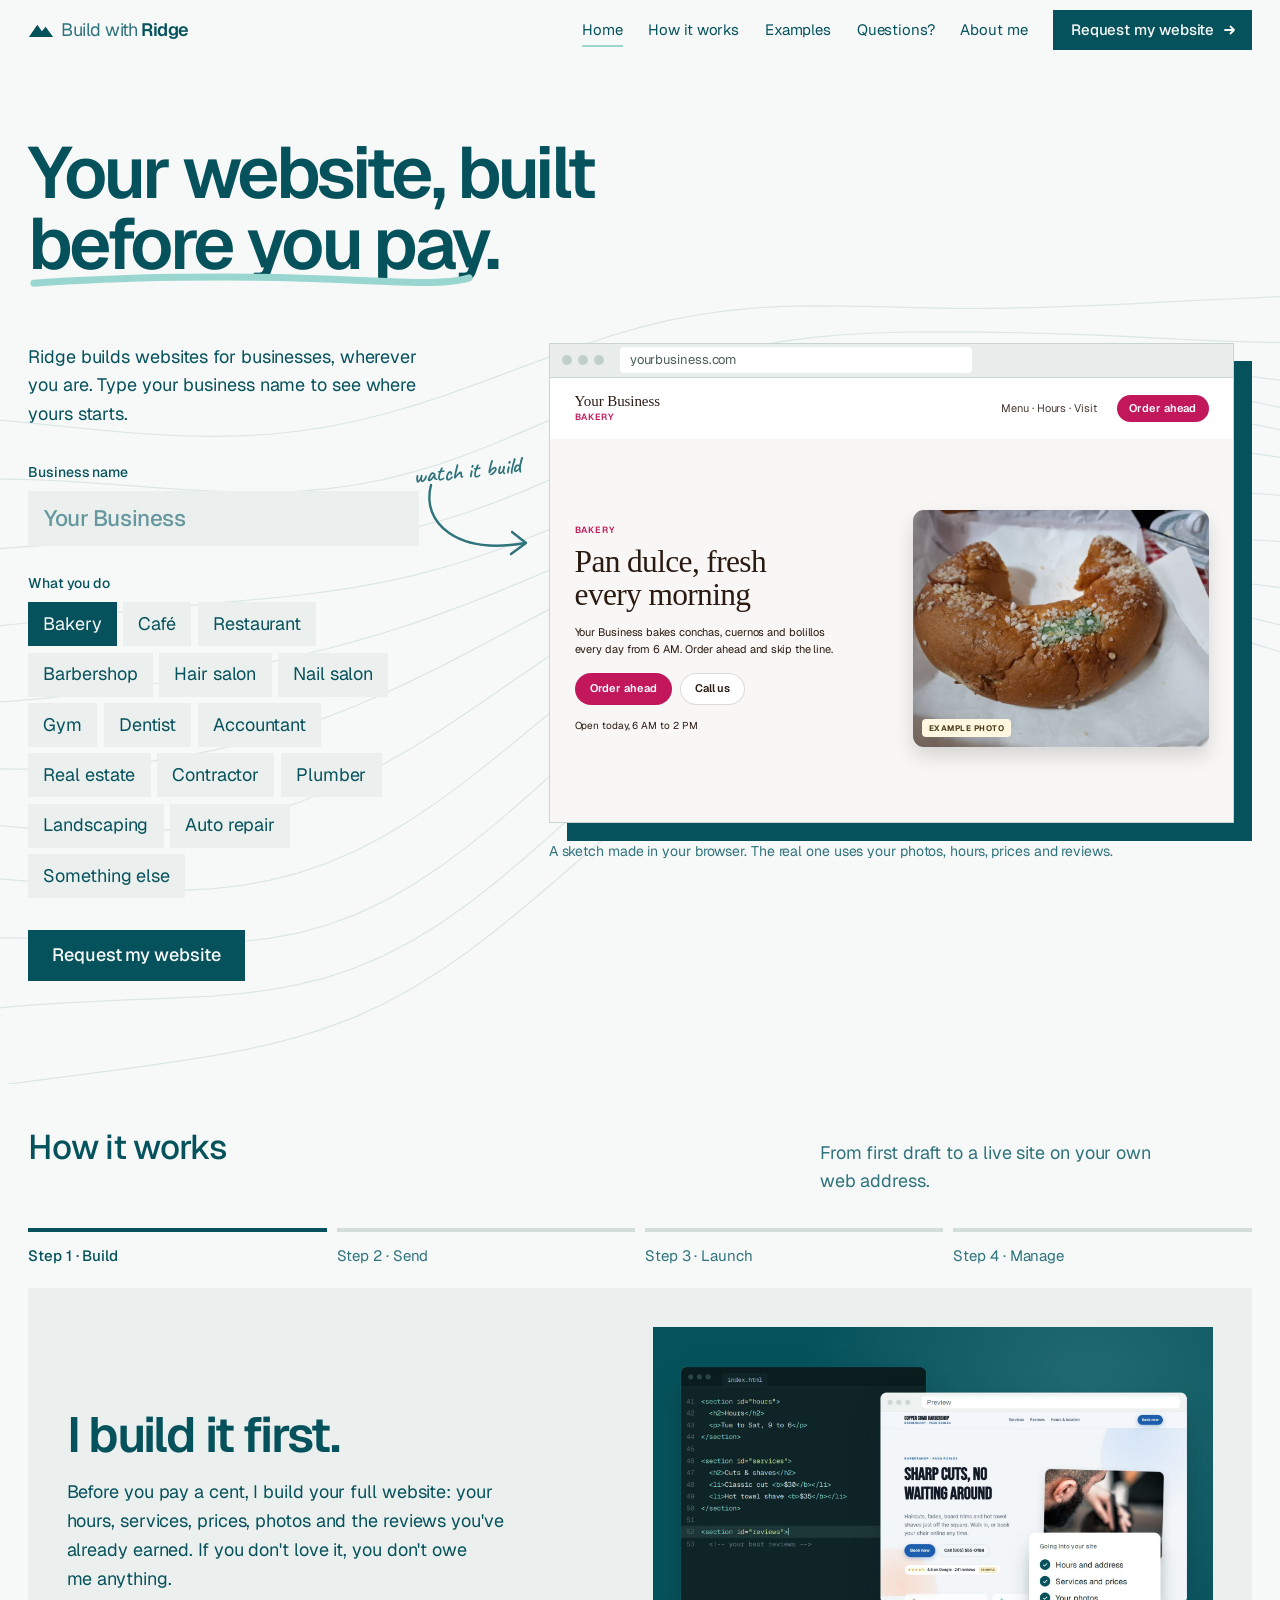
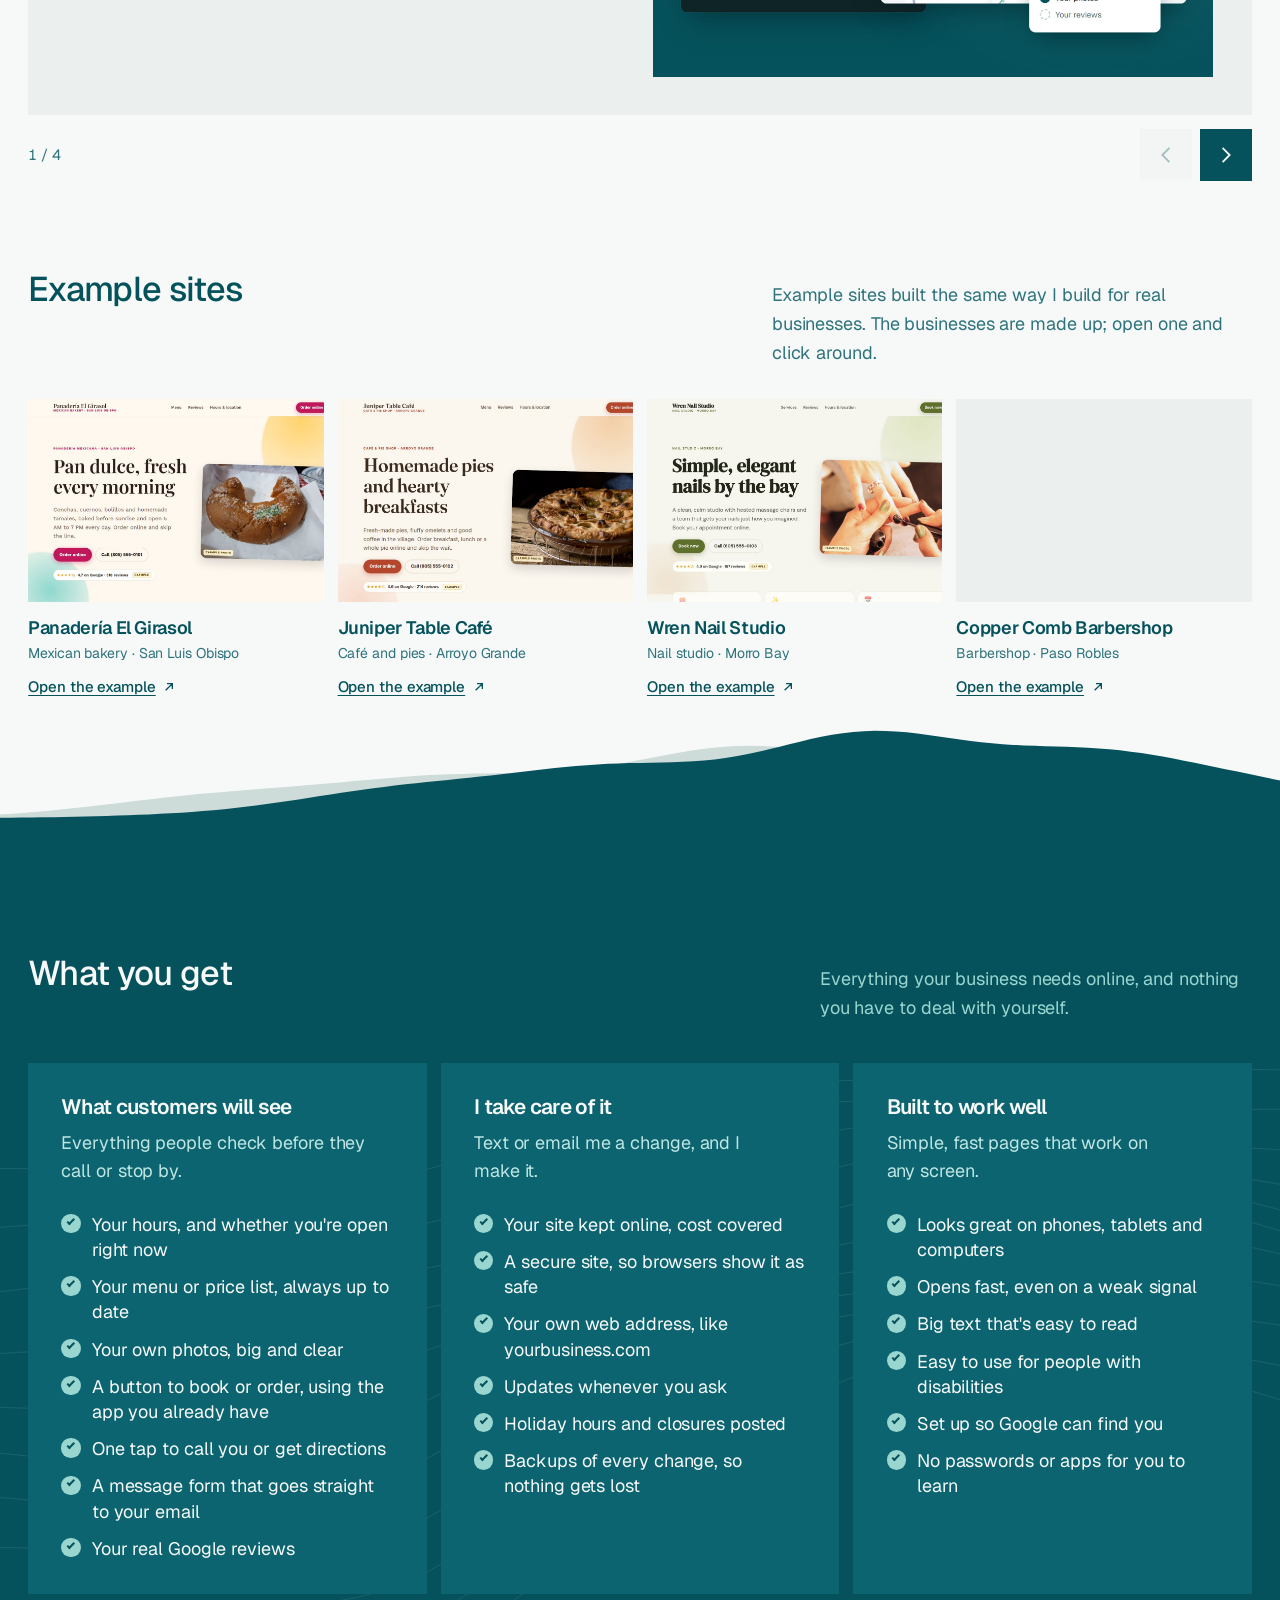
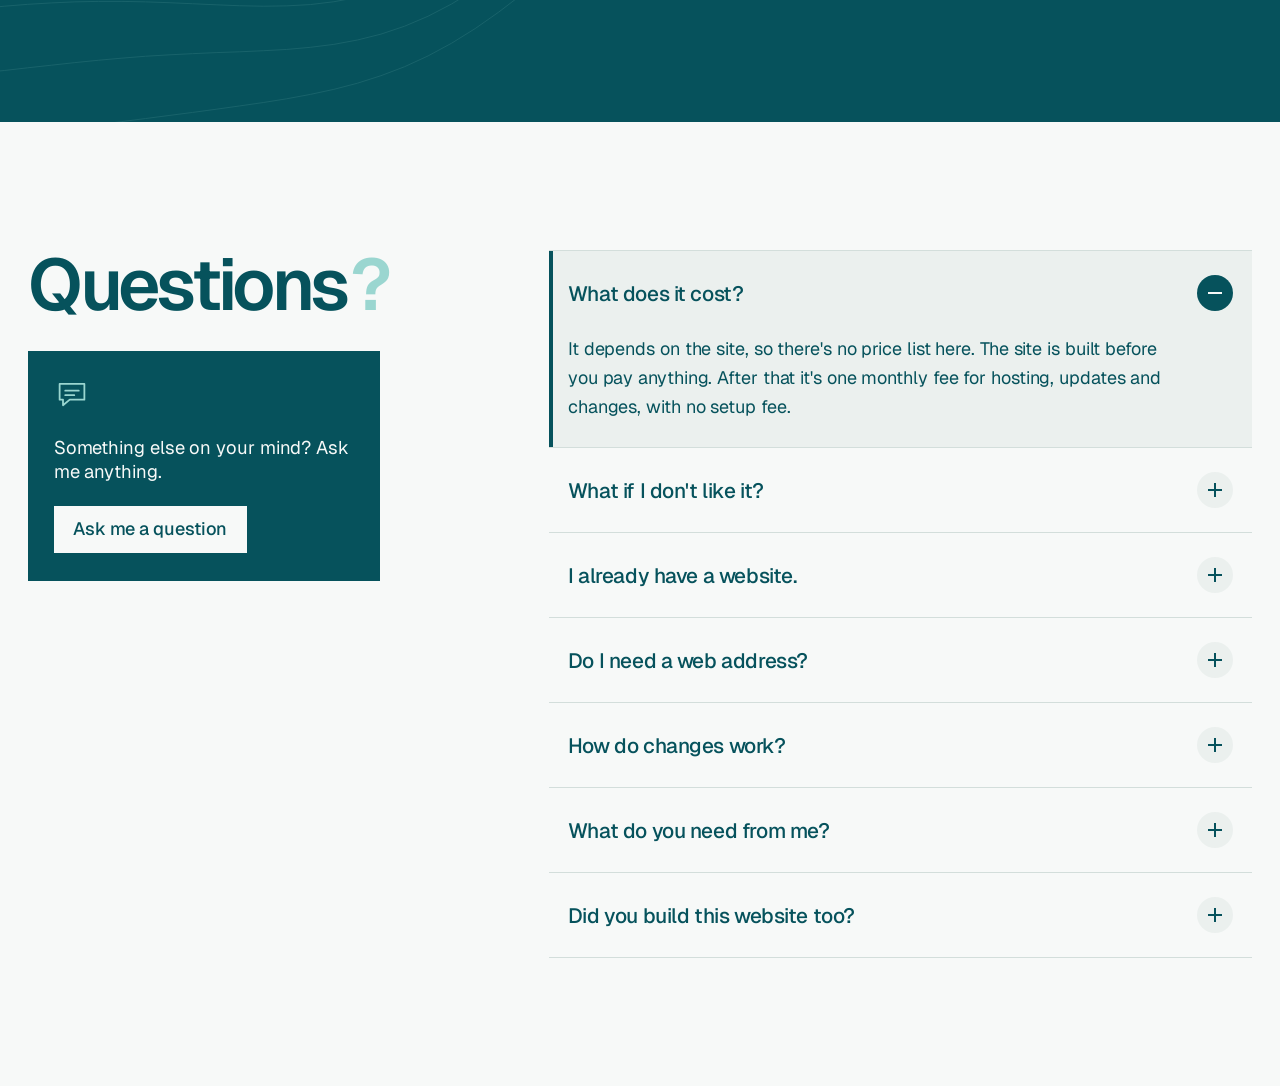
==== index.html @ 0c09aab1 "Local search: SLO in titles, business tag, canonical links, sitemap and robots Co-Authored-By: Claud" ====
<!doctype html>
<html lang="en">
<head>
<meta charset="utf-8">
<meta name="viewport" content="width=device-width, initial-scale=1">
<title>Build with Ridge | Website Designer in San Luis Obispo, CA</title>
<meta name="description" content="Website designer in San Luis Obispo building sites for businesses anywhere. Your website gets built before you pay anything, then hosted and looked after.">
<meta property="og:type" content="website">
<meta property="og:site_name" content="Build with Ridge">
<meta property="og:title" content="Build with Ridge: your website, built before you pay">
<meta property="og:description" content="I build your website first and show it to you. You only pay if you love it.">
<meta property="og:image" content="https://buildwithridge.com/img/share.jpg">
<meta property="og:image:width" content="1200">
<meta property="og:image:height" content="630">
<meta property="og:image:alt" content="Build with Ridge: Your website, built before you pay.">
<meta name="twitter:card" content="summary_large_image">
<meta name="theme-color" content="#06525c">
<link rel="canonical" href="https://buildwithridge.com/">
<script type="application/ld+json">
{
  "@context": "https://schema.org",
  "@type": "ProfessionalService",
  "name": "Build with Ridge",
  "url": "https://buildwithridge.com/",
  "logo": "https://buildwithridge.com/favicon.svg",
  "image": "https://buildwithridge.com/img/share.jpg",
  "description": "Website designer in San Luis Obispo, CA. Your website gets built before you pay anything, then hosted and looked after.",
  "email": "michaels.web.design1@gmail.com",
  "founder": { "@type": "Person", "name": "Michael da Silva" },
  "address": { "@type": "PostalAddress", "addressLocality": "San Luis Obispo", "addressRegion": "CA", "addressCountry": "US" },
  "areaServed": ["San Luis Obispo County, CA", "San Luis Obispo", "Pismo Beach", "Arroyo Grande", "Paso Robles", "Atascadero", "United States"],
  "knowsAbout": ["Website design", "Website hosting", "Small business websites"]
}
</script>
<link rel="icon" href="favicon.svg" type="image/svg+xml">
<link rel="preconnect" href="https://fonts.googleapis.com">
<link rel="preconnect" href="https://fonts.gstatic.com" crossorigin>
<link href="https://fonts.googleapis.com/css2?family=Caveat:wght@600&family=Geist:wght@400;500;600&display=swap" rel="stylesheet">
<link rel="stylesheet" href="styles.css?v=4">
<script>document.documentElement.classList.add('js')</script>
</head>
<body>
<a class="skip" href="#main">Skip to the page</a>

<div class="bar is-on" id="bar">
  <a class="bar-mark" href="#top"><svg class="bar-peak" viewBox="0 0 28 18" aria-hidden="true"><path d="M1 17 L10 4 L15 11 L19 6 L27 17 Z"/></svg><span class="bar-mark-words"><span class="bar-mark-pre">Build with</span> <span>Ridge</span></span></a>
  <nav class="bar-nav" aria-label="Sections">
    <a class="link" href="#top" aria-current="location">Home</a>
    <a class="link only-wide" href="#how">How it works</a>
    <a class="link only-wide" href="#examples">Examples</a>
    <a class="link only-wide" href="#questions">Questions?</a>
    <a class="link" href="about.html">About me</a>
    <a class="bar-btn" href="#request" data-request><span class="only-wide">Request my website</span><span class="only-narrow">Request my site</span><svg class="bar-arrow" viewBox="0 0 16 16" aria-hidden="true"><path d="M3 8h9M8.5 4.5 12 8l-3.5 3.5"/></svg></a>
  </nav>
</div>


<main id="main">
<span id="top"></span>

<section class="yours" id="yours" aria-labelledby="yours-title">
  <svg class="me-topo" viewBox="0 0 1440 760" preserveAspectRatio="xMidYMax slice" aria-hidden="true"><g><path d="M-20,757.8 L0,760.0 L20,762.2 L40,764.3 L60,766.2 L80,767.8 L100,769.0 L120,769.7 L140,770.0 L160,769.8 L180,769.1 L200,767.9 L220,766.3 L240,764.4 L260,762.2 L280,759.8 L300,757.2 L320,754.6 L340,752.0 L360,749.3 L380,746.5 L400,743.6 L420,740.4 L440,736.7 L460,732.4 L480,727.2 L500,720.8 L520,713.2 L540,704.0 L560,693.2 L580,680.8 L600,666.8 L620,651.5 L640,635.1 L660,618.1 L680,600.8 L700,583.7 L720,567.3 L740,551.7 L760,537.4 L780,524.3 L800,512.5 L820,501.9 L840,492.3 L860,483.6 L880,475.4 L900,467.7 L920,460.3 L940,453.4 L960,447.0 L980,441.5 L1000,436.9 L1020,433.8 L1040,432.1 L1060,432.2 L1080,434.1 L1100,437.5 L1120,442.2 L1140,448.0 L1160,454.3 L1180,460.8 L1200,467.1 L1220,473.3 L1240,479.3 L1260,485.4 L1280,492.3 L1300,500.4 L1320,510.3 L1340,522.4 L1360,537.1 L1380,554.1 L1400,573.1 L1420,593.6 L1440,614.6 L1460,635.5"/><path d="M-20,720.3 L0,721.8 L20,723.0 L40,723.7 L60,724.0 L80,723.8 L100,723.0 L120,721.9 L140,720.3 L160,718.5 L180,716.4 L200,714.1 L220,711.9 L240,709.7 L260,707.7 L280,705.9 L300,704.3 L320,703.1 L340,702.1 L360,701.2 L380,700.5 L400,699.6 L420,698.5 L440,696.7 L460,694.2 L480,690.5 L500,685.5 L520,678.8 L540,670.3 L560,659.9 L580,647.6 L600,633.4 L620,617.8 L640,600.9 L660,583.3 L680,565.3 L700,547.6 L720,530.6 L740,514.6 L760,500.0 L780,487.0 L800,475.5 L820,465.6 L840,457.0 L860,449.6 L880,443.0 L900,437.2 L920,432.0 L940,427.4 L960,423.3 L980,420.0 L1000,417.5 L1020,416.1 L1040,415.9 L1060,416.9 L1080,419.1 L1100,422.5 L1120,426.6 L1140,431.3 L1160,436.1 L1180,440.8 L1200,445.1 L1220,449.1 L1240,452.8 L1260,456.7 L1280,461.3 L1300,467.2 L1320,475.1 L1340,485.5 L1360,498.5 L1380,514.1 L1400,532.0 L1420,551.6 L1440,572.2 L1460,592.9"/><path d="M-20,678.0 L0,677.7 L20,677.0 L40,675.8 L60,674.2 L80,672.4 L100,670.3 L120,668.1 L140,665.9 L160,663.8 L180,661.8 L200,660.2 L220,659.0 L240,658.1 L260,657.7 L280,657.7 L300,658.1 L320,658.8 L340,659.7 L360,660.6 L380,661.4 L400,661.8 L420,661.5 L440,660.4 L460,658.0 L480,654.3 L500,648.8 L520,641.5 L540,632.2 L560,620.9 L580,607.7 L600,592.8 L620,576.5 L640,559.2 L660,541.4 L680,523.6 L700,506.3 L720,490.1 L740,475.2 L760,462.1 L780,450.7 L800,441.2 L820,433.4 L840,427.1 L860,422.0 L880,417.9 L900,414.3 L920,411.2 L940,408.5 L960,406.0 L980,403.8 L1000,402.1 L1020,400.9 L1040,400.4 L1060,400.7 L1080,401.7 L1100,403.5 L1120,405.7 L1140,408.3 L1160,410.9 L1180,413.4 L1200,415.6 L1220,417.7 L1240,419.8 L1260,422.4 L1280,426.1 L1300,431.4 L1320,438.9 L1340,449.1 L1360,462.1 L1380,477.9 L1400,496.0 L1420,515.9 L1440,536.8 L1460,557.8"/><path d="M-20,628.2 L0,626.3 L20,624.2 L40,622.0 L60,619.8 L80,617.7 L100,615.8 L120,614.2 L140,613.0 L160,612.3 L180,612.0 L200,612.2 L220,612.8 L240,613.9 L260,615.3 L280,617.0 L300,618.8 L320,620.6 L340,622.3 L360,623.6 L380,624.3 L400,624.2 L420,623.2 L440,621.0 L460,617.4 L480,612.3 L500,605.5 L520,596.9 L540,586.6 L560,574.5 L580,560.9 L600,546.0 L620,530.2 L640,513.8 L660,497.3 L680,481.3 L700,466.2 L720,452.4 L740,440.1 L760,429.7 L780,421.0 L800,414.2 L820,408.8 L840,404.7 L860,401.6 L880,399.0 L900,396.7 L920,394.4 L940,392.0 L960,389.4 L980,386.7 L1000,384.1 L1020,381.7 L1040,379.6 L1060,378.1 L1080,377.2 L1100,376.9 L1120,377.3 L1140,378.1 L1160,379.2 L1180,380.5 L1200,382.0 L1220,383.7 L1240,385.9 L1260,388.9 L1280,393.3 L1300,399.4 L1320,407.9 L1340,419.0 L1360,432.8 L1380,449.1 L1400,467.6 L1420,487.4 L1440,507.9 L1460,528.3"/><path d="M-20,573.7 L0,571.6 L20,569.7 L40,568.1 L60,567.0 L80,566.2 L100,566.0 L120,566.2 L140,567.0 L160,568.1 L180,569.7 L200,571.5 L220,573.6 L240,575.7 L260,577.8 L280,579.8 L300,581.4 L320,582.7 L340,583.4 L360,583.4 L380,582.6 L400,580.9 L420,578.2 L440,574.4 L460,569.3 L480,562.9 L500,555.2 L520,546.2 L540,535.9 L560,524.5 L580,512.0 L600,498.7 L620,485.0 L640,471.2 L660,457.6 L680,444.6 L700,432.6 L720,421.9 L740,412.5 L760,404.7 L780,398.4 L800,393.4 L820,389.4 L840,386.2 L860,383.5 L880,380.8 L900,378.0 L920,374.9 L940,371.3 L960,367.4 L980,363.2 L1000,359.0 L1020,354.9 L1040,351.3 L1060,348.4 L1080,346.3 L1100,345.1 L1120,344.8 L1140,345.3 L1160,346.6 L1180,348.4 L1200,350.7 L1220,353.6 L1240,357.2 L1260,361.7 L1280,367.5 L1300,375.0 L1320,384.5 L1340,396.2 L1360,410.1 L1380,425.9 L1400,443.4 L1420,461.7 L1440,480.2 L1460,498.2"/><path d="M-20,520.9 L0,520.2 L20,520.0 L40,520.3 L60,521.0 L80,522.2 L100,523.8 L120,525.6 L140,527.7 L160,529.9 L180,532.1 L200,534.2 L220,536.1 L240,537.6 L260,538.7 L280,539.4 L300,539.4 L320,538.9 L340,537.8 L360,535.9 L380,533.4 L400,530.2 L420,526.3 L440,521.6 L460,516.2 L480,510.0 L500,503.0 L520,495.2 L540,486.6 L560,477.3 L580,467.5 L600,457.1 L620,446.5 L640,435.9 L660,425.4 L680,415.4 L700,406.1 L720,397.6 L740,390.1 L760,383.6 L780,378.0 L800,373.1 L820,368.9 L840,365.0 L860,361.1 L880,357.2 L900,352.9 L920,348.2 L940,343.2 L960,337.9 L980,332.6 L1000,327.4 L1020,322.8 L1040,319.0 L1060,316.2 L1080,314.5 L1100,314.1 L1120,314.8 L1140,316.6 L1160,319.3 L1180,322.7 L1200,326.6 L1220,331.1 L1240,336.0 L1260,341.7 L1280,348.2 L1300,356.0 L1320,365.2 L1340,376.0 L1360,388.3 L1380,402.1 L1400,416.9 L1420,432.2 L1440,447.3 L1460,461.8"/><path d="M-20,475.1 L0,476.3 L20,477.9 L40,479.8 L60,481.9 L80,484.1 L100,486.3 L120,488.3 L140,490.2 L160,491.8 L180,493.0 L200,493.7 L220,493.9 L240,493.7 L260,492.9 L280,491.6 L300,489.9 L320,487.7 L340,485.2 L360,482.4 L380,479.3 L400,476.0 L420,472.4 L440,468.6 L460,464.5 L480,460.0 L500,455.1 L520,449.8 L540,443.9 L560,437.5 L580,430.5 L600,423.0 L620,415.0 L640,406.8 L660,398.3 L680,389.9 L700,381.7 L720,373.9 L740,366.5 L760,359.6 L780,353.3 L800,347.4 L820,341.8 L840,336.5 L860,331.3 L880,326.0 L900,320.6 L920,315.2 L940,309.8 L960,304.5 L980,299.5 L1000,295.2 L1020,291.7 L1040,289.3 L1060,288.1 L1080,288.1 L1100,289.5 L1120,292.0 L1140,295.4 L1160,299.5 L1180,304.1 L1200,309.0 L1220,313.9 L1240,319.0 L1260,324.2 L1280,329.9 L1300,336.3 L1320,343.5 L1340,351.9 L1360,361.4 L1380,372.0 L1400,383.3 L1420,395.1 L1440,406.9 L1460,418.2"/><path d="M-20,436.0 L0,438.2 L20,440.4 L40,442.5 L60,444.3 L80,445.9 L100,447.0 L120,447.8 L140,448.0 L160,447.7 L180,447.0 L200,445.8 L220,444.2 L240,442.3 L260,440.2 L280,437.9 L300,435.5 L320,433.1 L340,430.9 L360,428.7 L380,426.7 L400,424.9 L420,423.1 L440,421.3 L460,419.5 L480,417.4 L500,414.9 L520,411.9 L540,408.2 L560,403.8 L580,398.5 L600,392.5 L620,385.6 L640,378.0 L660,370.0 L680,361.6 L700,353.0 L720,344.5 L740,336.3 L760,328.4 L780,321.0 L800,314.1 L820,307.7 L840,301.8 L860,296.2 L880,291.0 L900,286.1 L920,281.5 L940,277.4 L960,273.7 L980,270.7 L1000,268.4 L1020,267.1 L1040,266.7 L1060,267.5 L1080,269.3 L1100,272.0 L1120,275.5 L1140,279.5 L1160,283.8 L1180,288.1 L1200,292.2 L1220,296.0 L1240,299.5 L1260,302.8 L1280,306.3 L1300,310.2 L1320,314.8 L1340,320.3 L1360,326.9 L1380,334.6 L1400,343.3 L1420,352.6 L1440,362.3 L1460,371.9"/><path d="M-20,398.4 L0,399.9 L20,401.1 L40,401.8 L60,402.0 L80,401.7 L100,401.0 L120,399.8 L140,398.2 L160,396.3 L180,394.2 L200,392.0 L220,389.8 L240,387.6 L260,385.7 L280,384.0 L300,382.7 L320,381.7 L340,381.1 L360,380.8 L380,380.8 L400,381.0 L420,381.3 L440,381.5 L460,381.4 L480,380.8 L500,379.6 L520,377.5 L540,374.5 L560,370.4 L580,365.2 L600,359.0 L620,351.7 L640,343.7 L660,335.0 L680,325.9 L700,316.7 L720,307.7 L740,299.1 L760,291.0 L780,283.7 L800,277.1 L820,271.4 L840,266.5 L860,262.3 L880,258.7 L900,255.8 L920,253.4 L940,251.5 L960,250.1 L980,249.3 L1000,249.1 L1020,249.5 L1040,250.5 L1060,252.2 L1080,254.4 L1100,257.0 L1120,259.9 L1140,262.8 L1160,265.5 L1180,268.0 L1200,270.0 L1220,271.6 L1240,272.8 L1260,273.9 L1280,275.2 L1300,277.0 L1320,279.6 L1340,283.3 L1360,288.3 L1380,294.6 L1400,302.2 L1420,310.7 L1440,320.0 L1460,329.5"/><path d="M-20,356.0 L0,355.7 L20,354.9 L40,353.7 L60,352.1 L80,350.2 L100,348.1 L120,345.9 L140,343.7 L160,341.6 L180,339.7 L200,338.2 L220,337.0 L240,336.2 L260,335.9 L280,336.0 L300,336.6 L320,337.6 L340,338.9 L360,340.3 L380,341.9 L400,343.3 L420,344.4 L440,345.1 L460,345.2 L480,344.5 L500,342.8 L520,340.1 L540,336.3 L560,331.3 L580,325.3 L600,318.2 L620,310.3 L640,301.8 L660,293.0 L680,284.1 L700,275.4 L720,267.2 L740,259.7 L760,253.1 L780,247.5 L800,243.0 L820,239.4 L840,236.7 L860,234.9 L880,233.7 L900,233.0 L920,232.7 L940,232.7 L960,232.9 L980,233.2 L1000,233.7 L1020,234.3 L1040,235.0 L1060,235.9 L1080,236.9 L1100,237.9 L1120,238.8 L1140,239.6 L1160,240.1 L1180,240.4 L1200,240.4 L1220,240.1 L1240,239.8 L1260,239.7 L1280,240.0 L1300,241.2 L1320,243.4 L1340,247.0 L1360,252.0 L1380,258.5 L1400,266.3 L1420,275.2 L1440,284.7 L1460,294.5"/><path d="M-20,306.0 L0,304.1 L20,302.0 L40,299.8 L60,297.6 L80,295.5 L100,293.7 L120,292.1 L140,290.9 L160,290.2 L180,290.0 L200,290.2 L220,291.0 L240,292.1 L260,293.6 L280,295.4 L300,297.4 L320,299.5 L340,301.5 L360,303.3 L380,304.7 L400,305.7 L420,306.0 L440,305.7 L460,304.5 L480,302.4 L500,299.4 L520,295.4 L540,290.5 L560,284.8 L580,278.4 L600,271.3 L620,263.9 L640,256.4 L660,249.0 L680,241.9 L700,235.4 L720,229.6 L740,224.7 L760,220.9 L780,218.0 L800,216.0 L820,214.9 L840,214.5 L860,214.6 L880,214.9 L900,215.4 L920,215.9 L940,216.2 L960,216.2 L980,216.0 L1000,215.6 L1020,214.9 L1040,214.1 L1060,213.2 L1080,212.2 L1100,211.2 L1120,210.2 L1140,209.3 L1160,208.4 L1180,207.5 L1200,206.7 L1220,206.1 L1240,205.9 L1260,206.2 L1280,207.3 L1300,209.3 L1320,212.5 L1340,217.1 L1360,222.9 L1380,230.0 L1400,238.0 L1420,246.8 L1440,255.9 L1460,265.0"/></g></svg>
  <h1 class="yours-title" id="yours-title" data-rise style="--i:0">Your website, built <span class="me-name">before you pay.<svg class="me-swash" viewBox="0 0 300 24" preserveAspectRatio="none" aria-hidden="true"><path pathLength="1" d="M4 17 C 60 7, 140 3, 200 10 S 282 19, 296 8"/></svg></span></h1>
  <div class="yours-copy">
    <p data-rise style="--i:1">Ridge builds websites for businesses, wherever you are. Type your business name to see where yours starts.</p>
    <form class="yours-form" id="yours-form" data-rise style="--i:2" action="mailto:michaels.web.design1@gmail.com" method="get">
      <label class="yours-label" for="biz">Business name</label>
      <input class="field" id="biz" name="subject" type="text" maxlength="40" autocomplete="organization" placeholder="Your Business" spellcheck="false">
      <fieldset class="trades">
        <legend class="yours-label">What you do</legend>
        <label><input type="radio" name="trade" value="bakery" checked><span>Bakery</span></label>
        <label><input type="radio" name="trade" value="cafe"><span>Café</span></label>
        <label><input type="radio" name="trade" value="restaurant"><span>Restaurant</span></label>
        <label><input type="radio" name="trade" value="barber"><span>Barbershop</span></label>
        <label><input type="radio" name="trade" value="salon"><span>Hair salon</span></label>
        <label><input type="radio" name="trade" value="nails"><span>Nail salon</span></label>
        <label><input type="radio" name="trade" value="fitness"><span>Gym</span></label>
        <label><input type="radio" name="trade" value="dentist"><span>Dentist</span></label>
        <label><input type="radio" name="trade" value="accountant"><span>Accountant</span></label>
        <label><input type="radio" name="trade" value="realestate"><span>Real estate</span></label>
        <label><input type="radio" name="trade" value="builder"><span>Contractor</span></label>
        <label><input type="radio" name="trade" value="plumber"><span>Plumber</span></label>
        <label><input type="radio" name="trade" value="landscaping"><span>Landscaping</span></label>
        <label><input type="radio" name="trade" value="auto"><span>Auto repair</span></label>
        <label><input type="radio" name="trade" value="other"><span>Something else</span></label>
      </fieldset>
      <div class="other-kind" id="other-kind" hidden>
        <label class="yours-label" for="kind">What kind of business?</label>
        <input class="field field--small" id="kind" type="text" maxlength="30" placeholder="Dog grooming" spellcheck="false">
      </div>
      <button type="button" class="yours-ask" id="ask" data-request>Request my website</button>
    </form>
  </div>

  <div class="yours-stage" data-rise style="--i:2">
    <div class="mini-wrap">
    <div class="mini" id="mini" data-ui data-trade="bakery" aria-live="polite">
      <div class="mini-bar" aria-hidden="true"><i></i><i></i><i></i><span class="mini-url" id="mini-url">yourbusiness.com</span></div>
      <div class="mini-page">
        <div class="mini-nav mini-piece" style="--k:0">
          <span class="mini-brand"><span class="mini-logo" id="mini-logo">Your Business</span><span class="mini-kind" id="mini-kind">Bakery</span></span>
          <span class="mini-links" id="mini-links">Menu · Hours · Visit</span>
          <span class="mini-pill" id="mini-pill">Order ahead</span>
        </div>
        <div class="mini-hero">
          <div class="mini-text">
            <p class="mini-eyebrow mini-piece" style="--k:1" id="mini-eyebrow">Bakery</p><!-- taste-skill-ignore: the demo template label, inside the sketch (data-ui) -->
            <p class="mini-head mini-piece" style="--k:2" id="mini-head">Pan dulce, fresh every morning</p>
            <p class="mini-desc mini-piece" style="--k:3" id="mini-desc">Your Business bakes conchas, cuernos and bolillos every day from 6 AM. Order ahead and skip the line.</p>
            <div class="mini-btns mini-piece" style="--k:4"><span class="mini-btn" id="mini-btn">Order ahead</span><span class="mini-btn mini-btn--ghost">Call us</span></div>
            <p class="mini-hours mini-piece" style="--k:5" id="mini-hours">Open today, 6 AM to 2 PM</p>
          </div>
          <figure class="mini-photo mini-piece" style="--k:3"><img id="mini-img" src="img/sketch/bakery.jpg" width="900" height="675" alt="Example photo: a concha on bakery paper" decoding="async"><span class="mini-tag">Example photo</span></figure>
        </div>
      </div>
    </div>
    <div class="watch" aria-hidden="true"><span class="watch-text">watch it build</span><svg class="watch-arrow" viewBox="0 0 120 96"><path d="M14 8 C 4 46, 40 78, 108 66"/><path d="M95 55 L109 66 L94 77"/></svg></div>
    </div>
    <p class="yours-note small">A sketch made in your browser. The real one uses your photos, hours, prices and reviews.</p>
  </div>
</section>

<section class="how" id="how" aria-labelledby="how-title">
  <div class="how-top" data-reveal>
    <h2 class="head" id="how-title">How it works</h2>
    <p class="how-intro">From first draft to a live site on your own web address.</p>
  </div>
  <div class="steps" id="steps" data-reveal style="--i:1">
    <ol class="steps-tabs" role="tablist" aria-label="Steps">
      <li><button type="button" role="tab" id="tab-1" aria-controls="step-1" aria-selected="true"><span class="steps-bar"></span><span class="steps-label">Step 1 · Build</span></button></li>
      <li><button type="button" role="tab" id="tab-2" aria-controls="step-2" aria-selected="false" tabindex="-1"><span class="steps-bar"></span><span class="steps-label">Step 2 · Send</span></button></li>
      <li><button type="button" role="tab" id="tab-3" aria-controls="step-3" aria-selected="false" tabindex="-1"><span class="steps-bar"></span><span class="steps-label">Step 3 · Launch</span></button></li>
      <li><button type="button" role="tab" id="tab-4" aria-controls="step-4" aria-selected="false" tabindex="-1"><span class="steps-bar"></span><span class="steps-label">Step 4 · Manage</span></button></li>
    </ol>
    <div class="steps-stage">
    <article class="step is-on" id="step-1" role="tabpanel" aria-labelledby="tab-1">
      <div class="step-text">
        <h3 class="step-title">I build it first.</h3>
        <p class="step-body">Before you pay a cent, I build your full website: your hours, services, prices, photos and the reviews you've already earned. If you don't love it, you don't owe me anything.</p>
      </div>
      <div class="step-pic"><img src="img/how/step-build.jpg" width="1920" height="1200" alt="Code for a barbershop site next to a live preview, with hours, services and photos checked off" loading="lazy" decoding="async"></div>
    </article>
    <article class="step" id="step-2" role="tabpanel" aria-labelledby="tab-2">
      <div class="step-text">
        <h3 class="step-title">You get a link.</h3>
        <p class="step-body">I send it by text, email or in person. Open it on your phone, computer or tablet, tell me what you'd like changed, and I'll keep changing it until it's right.</p>
      </div>
      <div class="step-pic"><img src="img/how/step-send.jpg" width="1920" height="1200" alt="A text message with a link to a nail studio's new site, and the owner asking for their own photo up top" loading="lazy" decoding="async"></div>
    </article>
    <article class="step" id="step-3" role="tabpanel" aria-labelledby="tab-3">
      <div class="step-text">
        <h3 class="step-title">It goes live.</h3>
        <p class="step-body">If you like it, I put it on your own web address, or help you get one in your name.</p>
      </div>
      <div class="step-pic"><img src="img/how/step-launch.jpg" width="1920" height="1200" alt="A café site open on its own web address, and the same café showing up in a search" loading="lazy" decoding="async"></div>
    </article>
    <article class="step" id="step-4" role="tabpanel" aria-labelledby="tab-4">
      <div class="step-text">
        <h3 class="step-title">I look after it.</h3>
        <p class="step-body">One monthly fee covers hosting, updates and changes. New hours, a new price list, a holiday closure: text or email me and it's done.</p>
      </div>
      <div class="step-pic"><img src="img/how/step-manage.jpg" width="1920" height="1200" alt="A café owner texting a holiday closure and the updated hours coming straight back, next to a list of this month's upkeep" loading="lazy" decoding="async"></div>
    </article>
    </div>
    <div class="steps-nav">
      <span class="steps-count" id="steps-count" aria-live="polite">1 / 4</span>
      <button type="button" class="steps-arrow" data-dir="-1" aria-label="Previous step"><svg viewBox="0 0 24 24" width="22" height="22" aria-hidden="true"><path d="M15 5 8 12l7 7" fill="none" stroke="currentColor" stroke-width="2" stroke-linecap="square"/></svg></button>
      <button type="button" class="steps-arrow steps-arrow--next" data-dir="1" aria-label="Next step"><svg viewBox="0 0 24 24" width="22" height="22" aria-hidden="true"><path d="M9 5l7 7-7 7" fill="none" stroke="currentColor" stroke-width="2" stroke-linecap="square"/></svg></button>
    </div>
  </div>
</section>

<section class="examples" id="examples" aria-labelledby="ex-title">
  <div class="ex-top" data-reveal>
    <h2 class="head" id="ex-title">Example sites</h2>
    <p class="ex-intro">Example sites built the same way I build for real businesses. The businesses are made up; open one and click around.</p>
  </div>
  <ul class="ex-grid">
    <li data-reveal style="--i:0"><a class="ex-card" href="examples/el-girasol-panaderia/" target="_blank" rel="noopener">
      <span class="ex-pic"><img src="img/examples/el-girasol-panaderia.jpg" width="1280" height="800" alt="A bakery case of pan dulce with an order-ahead button" loading="lazy" decoding="async"></span>
      <span class="ex-name">Panadería El Girasol</span>
      <span class="ex-kind">Mexican bakery · San Luis Obispo</span>
      <span class="ex-open">Open the example <svg viewBox="0 0 24 24" width="16" height="16" aria-hidden="true"><path d="M7 17 17 7M9 7h8v8" fill="none" stroke="currentColor" stroke-width="2"/></svg><span class="sr-only"> (opens in a new tab)</span></span>
    </a></li>
    <li data-reveal style="--i:1"><a class="ex-card" href="examples/juniper-table-cafe/" target="_blank" rel="noopener">
      <span class="ex-pic"><img src="img/examples/juniper-table-cafe.jpg" width="1280" height="800" alt="Homemade pies and breakfasts with online ordering" loading="lazy" decoding="async"></span>
      <span class="ex-name">Juniper Table Café</span>
      <span class="ex-kind">Café and pies · Arroyo Grande</span>
      <span class="ex-open">Open the example <svg viewBox="0 0 24 24" width="16" height="16" aria-hidden="true"><path d="M7 17 17 7M9 7h8v8" fill="none" stroke="currentColor" stroke-width="2"/></svg><span class="sr-only"> (opens in a new tab)</span></span>
    </a></li>
    <li data-reveal style="--i:2"><a class="ex-card" href="examples/wren-nail-studio/" target="_blank" rel="noopener">
      <span class="ex-pic"><img src="img/examples/wren-nail-studio.jpg" width="1280" height="800" alt="A calm nail salon site with online booking" loading="lazy" decoding="async"></span>
      <span class="ex-name">Wren Nail Studio</span>
      <span class="ex-kind">Nail studio · Morro Bay</span>
      <span class="ex-open">Open the example <svg viewBox="0 0 24 24" width="16" height="16" aria-hidden="true"><path d="M7 17 17 7M9 7h8v8" fill="none" stroke="currentColor" stroke-width="2"/></svg><span class="sr-only"> (opens in a new tab)</span></span>
    </a></li>
    <li data-reveal style="--i:3"><a class="ex-card" href="examples/copper-comb-barbershop/" target="_blank" rel="noopener">
      <span class="ex-pic"><img src="img/examples/copper-comb-barbershop.jpg" width="1280" height="800" alt="A barbershop site with online booking" loading="lazy" decoding="async"></span>
      <span class="ex-name">Copper Comb Barbershop</span>
      <span class="ex-kind">Barbershop · Paso Robles</span>
      <span class="ex-open">Open the example <svg viewBox="0 0 24 24" width="16" height="16" aria-hidden="true"><path d="M7 17 17 7M9 7h8v8" fill="none" stroke="currentColor" stroke-width="2"/></svg><span class="sr-only"> (opens in a new tab)</span></span>
    </a></li>
  </ul>
</section>

<section class="kit" aria-labelledby="kit-title">
  <svg class="kit-ridge" viewBox="0 0 1440 460" preserveAspectRatio="none" aria-hidden="true"><path class="kit-ridge-far" d="M0,460 L0,418.5 L12,418.2 L24,417.7 L36,417.2 L48,416.6 L60,415.9 L72,415.1 L84,414.2 L96,413.3 L108,412.2 L120,411.0 L132,409.7 L144,408.3 L156,406.7 L168,404.9 L180,402.8 L192,400.5 L204,397.9 L216,395.0 L228,391.7 L240,388.1 L252,384.0 L264,379.5 L276,374.7 L288,369.4 L300,363.7 L312,357.7 L324,351.5 L336,345.0 L348,338.4 L360,331.8 L372,325.2 L384,318.7 L396,312.4 L408,306.3 L420,300.6 L432,295.1 L444,289.9 L456,285.0 L468,280.4 L480,275.9 L492,271.6 L504,267.3 L516,263.0 L528,258.6 L540,254.0 L552,249.4 L564,244.5 L576,239.6 L588,234.5 L600,229.5 L612,224.6 L624,219.9 L636,215.5 L648,211.6 L660,208.2 L672,205.3 L684,203.1 L696,201.3 L708,200.1 L720,199.2 L732,198.5 L744,197.7 L756,196.6 L768,195.1 L780,192.8 L792,189.5 L804,185.2 L816,179.6 L828,172.9 L840,164.9 L852,155.9 L864,146.0 L876,135.6 L888,124.9 L900,114.4 L912,104.3 L924,95.0 L936,87.0 L948,80.4 L960,75.5 L972,72.4 L984,71.1 L996,71.6 L1008,73.8 L1020,77.3 L1032,82.0 L1044,87.6 L1056,93.6 L1068,99.8 L1080,105.8 L1092,111.5 L1104,116.6 L1116,120.9 L1128,124.5 L1140,127.3 L1152,129.5 L1164,131.1 L1176,132.5 L1188,133.6 L1200,134.9 L1212,136.5 L1224,138.6 L1236,141.4 L1248,144.9 L1260,149.2 L1272,154.3 L1284,160.2 L1296,166.9 L1308,174.2 L1320,182.0 L1332,190.2 L1344,198.7 L1356,207.5 L1368,216.3 L1380,225.2 L1392,234.0 L1404,242.9 L1416,251.8 L1428,260.6 L1440,269.5 L1440,460 Z" transform="translate(-260 70) scale(1.12 0.86)"/><path class="kit-ridge-near" d="M0,460 L0,418.5 L12,418.2 L24,417.7 L36,417.2 L48,416.6 L60,415.9 L72,415.1 L84,414.2 L96,413.3 L108,412.2 L120,411.0 L132,409.7 L144,408.3 L156,406.7 L168,404.9 L180,402.8 L192,400.5 L204,397.9 L216,395.0 L228,391.7 L240,388.1 L252,384.0 L264,379.5 L276,374.7 L288,369.4 L300,363.7 L312,357.7 L324,351.5 L336,345.0 L348,338.4 L360,331.8 L372,325.2 L384,318.7 L396,312.4 L408,306.3 L420,300.6 L432,295.1 L444,289.9 L456,285.0 L468,280.4 L480,275.9 L492,271.6 L504,267.3 L516,263.0 L528,258.6 L540,254.0 L552,249.4 L564,244.5 L576,239.6 L588,234.5 L600,229.5 L612,224.6 L624,219.9 L636,215.5 L648,211.6 L660,208.2 L672,205.3 L684,203.1 L696,201.3 L708,200.1 L720,199.2 L732,198.5 L744,197.7 L756,196.6 L768,195.1 L780,192.8 L792,189.5 L804,185.2 L816,179.6 L828,172.9 L840,164.9 L852,155.9 L864,146.0 L876,135.6 L888,124.9 L900,114.4 L912,104.3 L924,95.0 L936,87.0 L948,80.4 L960,75.5 L972,72.4 L984,71.1 L996,71.6 L1008,73.8 L1020,77.3 L1032,82.0 L1044,87.6 L1056,93.6 L1068,99.8 L1080,105.8 L1092,111.5 L1104,116.6 L1116,120.9 L1128,124.5 L1140,127.3 L1152,129.5 L1164,131.1 L1176,132.5 L1188,133.6 L1200,134.9 L1212,136.5 L1224,138.6 L1236,141.4 L1248,144.9 L1260,149.2 L1272,154.3 L1284,160.2 L1296,166.9 L1308,174.2 L1320,182.0 L1332,190.2 L1344,198.7 L1356,207.5 L1368,216.3 L1380,225.2 L1392,234.0 L1404,242.9 L1416,251.8 L1428,260.6 L1440,269.5 L1440,460 Z"/></svg>
  <svg class="kit-topo" viewBox="0 0 1440 760" preserveAspectRatio="xMidYMid slice" aria-hidden="true"><g><path d="M-20,757.8 L0,760.0 L20,762.2 L40,764.3 L60,766.2 L80,767.8 L100,769.0 L120,769.7 L140,770.0 L160,769.8 L180,769.1 L200,767.9 L220,766.3 L240,764.4 L260,762.2 L280,759.8 L300,757.2 L320,754.6 L340,752.0 L360,749.3 L380,746.5 L400,743.6 L420,740.4 L440,736.7 L460,732.4 L480,727.2 L500,720.8 L520,713.2 L540,704.0 L560,693.2 L580,680.8 L600,666.8 L620,651.5 L640,635.1 L660,618.1 L680,600.8 L700,583.7 L720,567.3 L740,551.7 L760,537.4 L780,524.3 L800,512.5 L820,501.9 L840,492.3 L860,483.6 L880,475.4 L900,467.7 L920,460.3 L940,453.4 L960,447.0 L980,441.5 L1000,436.9 L1020,433.8 L1040,432.1 L1060,432.2 L1080,434.1 L1100,437.5 L1120,442.2 L1140,448.0 L1160,454.3 L1180,460.8 L1200,467.1 L1220,473.3 L1240,479.3 L1260,485.4 L1280,492.3 L1300,500.4 L1320,510.3 L1340,522.4 L1360,537.1 L1380,554.1 L1400,573.1 L1420,593.6 L1440,614.6 L1460,635.5"/><path d="M-20,720.3 L0,721.8 L20,723.0 L40,723.7 L60,724.0 L80,723.8 L100,723.0 L120,721.9 L140,720.3 L160,718.5 L180,716.4 L200,714.1 L220,711.9 L240,709.7 L260,707.7 L280,705.9 L300,704.3 L320,703.1 L340,702.1 L360,701.2 L380,700.5 L400,699.6 L420,698.5 L440,696.7 L460,694.2 L480,690.5 L500,685.5 L520,678.8 L540,670.3 L560,659.9 L580,647.6 L600,633.4 L620,617.8 L640,600.9 L660,583.3 L680,565.3 L700,547.6 L720,530.6 L740,514.6 L760,500.0 L780,487.0 L800,475.5 L820,465.6 L840,457.0 L860,449.6 L880,443.0 L900,437.2 L920,432.0 L940,427.4 L960,423.3 L980,420.0 L1000,417.5 L1020,416.1 L1040,415.9 L1060,416.9 L1080,419.1 L1100,422.5 L1120,426.6 L1140,431.3 L1160,436.1 L1180,440.8 L1200,445.1 L1220,449.1 L1240,452.8 L1260,456.7 L1280,461.3 L1300,467.2 L1320,475.1 L1340,485.5 L1360,498.5 L1380,514.1 L1400,532.0 L1420,551.6 L1440,572.2 L1460,592.9"/><path d="M-20,678.0 L0,677.7 L20,677.0 L40,675.8 L60,674.2 L80,672.4 L100,670.3 L120,668.1 L140,665.9 L160,663.8 L180,661.8 L200,660.2 L220,659.0 L240,658.1 L260,657.7 L280,657.7 L300,658.1 L320,658.8 L340,659.7 L360,660.6 L380,661.4 L400,661.8 L420,661.5 L440,660.4 L460,658.0 L480,654.3 L500,648.8 L520,641.5 L540,632.2 L560,620.9 L580,607.7 L600,592.8 L620,576.5 L640,559.2 L660,541.4 L680,523.6 L700,506.3 L720,490.1 L740,475.2 L760,462.1 L780,450.7 L800,441.2 L820,433.4 L840,427.1 L860,422.0 L880,417.9 L900,414.3 L920,411.2 L940,408.5 L960,406.0 L980,403.8 L1000,402.1 L1020,400.9 L1040,400.4 L1060,400.7 L1080,401.7 L1100,403.5 L1120,405.7 L1140,408.3 L1160,410.9 L1180,413.4 L1200,415.6 L1220,417.7 L1240,419.8 L1260,422.4 L1280,426.1 L1300,431.4 L1320,438.9 L1340,449.1 L1360,462.1 L1380,477.9 L1400,496.0 L1420,515.9 L1440,536.8 L1460,557.8"/><path d="M-20,628.2 L0,626.3 L20,624.2 L40,622.0 L60,619.8 L80,617.7 L100,615.8 L120,614.2 L140,613.0 L160,612.3 L180,612.0 L200,612.2 L220,612.8 L240,613.9 L260,615.3 L280,617.0 L300,618.8 L320,620.6 L340,622.3 L360,623.6 L380,624.3 L400,624.2 L420,623.2 L440,621.0 L460,617.4 L480,612.3 L500,605.5 L520,596.9 L540,586.6 L560,574.5 L580,560.9 L600,546.0 L620,530.2 L640,513.8 L660,497.3 L680,481.3 L700,466.2 L720,452.4 L740,440.1 L760,429.7 L780,421.0 L800,414.2 L820,408.8 L840,404.7 L860,401.6 L880,399.0 L900,396.7 L920,394.4 L940,392.0 L960,389.4 L980,386.7 L1000,384.1 L1020,381.7 L1040,379.6 L1060,378.1 L1080,377.2 L1100,376.9 L1120,377.3 L1140,378.1 L1160,379.2 L1180,380.5 L1200,382.0 L1220,383.7 L1240,385.9 L1260,388.9 L1280,393.3 L1300,399.4 L1320,407.9 L1340,419.0 L1360,432.8 L1380,449.1 L1400,467.6 L1420,487.4 L1440,507.9 L1460,528.3"/><path d="M-20,573.7 L0,571.6 L20,569.7 L40,568.1 L60,567.0 L80,566.2 L100,566.0 L120,566.2 L140,567.0 L160,568.1 L180,569.7 L200,571.5 L220,573.6 L240,575.7 L260,577.8 L280,579.8 L300,581.4 L320,582.7 L340,583.4 L360,583.4 L380,582.6 L400,580.9 L420,578.2 L440,574.4 L460,569.3 L480,562.9 L500,555.2 L520,546.2 L540,535.9 L560,524.5 L580,512.0 L600,498.7 L620,485.0 L640,471.2 L660,457.6 L680,444.6 L700,432.6 L720,421.9 L740,412.5 L760,404.7 L780,398.4 L800,393.4 L820,389.4 L840,386.2 L860,383.5 L880,380.8 L900,378.0 L920,374.9 L940,371.3 L960,367.4 L980,363.2 L1000,359.0 L1020,354.9 L1040,351.3 L1060,348.4 L1080,346.3 L1100,345.1 L1120,344.8 L1140,345.3 L1160,346.6 L1180,348.4 L1200,350.7 L1220,353.6 L1240,357.2 L1260,361.7 L1280,367.5 L1300,375.0 L1320,384.5 L1340,396.2 L1360,410.1 L1380,425.9 L1400,443.4 L1420,461.7 L1440,480.2 L1460,498.2"/><path d="M-20,520.9 L0,520.2 L20,520.0 L40,520.3 L60,521.0 L80,522.2 L100,523.8 L120,525.6 L140,527.7 L160,529.9 L180,532.1 L200,534.2 L220,536.1 L240,537.6 L260,538.7 L280,539.4 L300,539.4 L320,538.9 L340,537.8 L360,535.9 L380,533.4 L400,530.2 L420,526.3 L440,521.6 L460,516.2 L480,510.0 L500,503.0 L520,495.2 L540,486.6 L560,477.3 L580,467.5 L600,457.1 L620,446.5 L640,435.9 L660,425.4 L680,415.4 L700,406.1 L720,397.6 L740,390.1 L760,383.6 L780,378.0 L800,373.1 L820,368.9 L840,365.0 L860,361.1 L880,357.2 L900,352.9 L920,348.2 L940,343.2 L960,337.9 L980,332.6 L1000,327.4 L1020,322.8 L1040,319.0 L1060,316.2 L1080,314.5 L1100,314.1 L1120,314.8 L1140,316.6 L1160,319.3 L1180,322.7 L1200,326.6 L1220,331.1 L1240,336.0 L1260,341.7 L1280,348.2 L1300,356.0 L1320,365.2 L1340,376.0 L1360,388.3 L1380,402.1 L1400,416.9 L1420,432.2 L1440,447.3 L1460,461.8"/><path d="M-20,475.1 L0,476.3 L20,477.9 L40,479.8 L60,481.9 L80,484.1 L100,486.3 L120,488.3 L140,490.2 L160,491.8 L180,493.0 L200,493.7 L220,493.9 L240,493.7 L260,492.9 L280,491.6 L300,489.9 L320,487.7 L340,485.2 L360,482.4 L380,479.3 L400,476.0 L420,472.4 L440,468.6 L460,464.5 L480,460.0 L500,455.1 L520,449.8 L540,443.9 L560,437.5 L580,430.5 L600,423.0 L620,415.0 L640,406.8 L660,398.3 L680,389.9 L700,381.7 L720,373.9 L740,366.5 L760,359.6 L780,353.3 L800,347.4 L820,341.8 L840,336.5 L860,331.3 L880,326.0 L900,320.6 L920,315.2 L940,309.8 L960,304.5 L980,299.5 L1000,295.2 L1020,291.7 L1040,289.3 L1060,288.1 L1080,288.1 L1100,289.5 L1120,292.0 L1140,295.4 L1160,299.5 L1180,304.1 L1200,309.0 L1220,313.9 L1240,319.0 L1260,324.2 L1280,329.9 L1300,336.3 L1320,343.5 L1340,351.9 L1360,361.4 L1380,372.0 L1400,383.3 L1420,395.1 L1440,406.9 L1460,418.2"/><path d="M-20,436.0 L0,438.2 L20,440.4 L40,442.5 L60,444.3 L80,445.9 L100,447.0 L120,447.8 L140,448.0 L160,447.7 L180,447.0 L200,445.8 L220,444.2 L240,442.3 L260,440.2 L280,437.9 L300,435.5 L320,433.1 L340,430.9 L360,428.7 L380,426.7 L400,424.9 L420,423.1 L440,421.3 L460,419.5 L480,417.4 L500,414.9 L520,411.9 L540,408.2 L560,403.8 L580,398.5 L600,392.5 L620,385.6 L640,378.0 L660,370.0 L680,361.6 L700,353.0 L720,344.5 L740,336.3 L760,328.4 L780,321.0 L800,314.1 L820,307.7 L840,301.8 L860,296.2 L880,291.0 L900,286.1 L920,281.5 L940,277.4 L960,273.7 L980,270.7 L1000,268.4 L1020,267.1 L1040,266.7 L1060,267.5 L1080,269.3 L1100,272.0 L1120,275.5 L1140,279.5 L1160,283.8 L1180,288.1 L1200,292.2 L1220,296.0 L1240,299.5 L1260,302.8 L1280,306.3 L1300,310.2 L1320,314.8 L1340,320.3 L1360,326.9 L1380,334.6 L1400,343.3 L1420,352.6 L1440,362.3 L1460,371.9"/><path d="M-20,398.4 L0,399.9 L20,401.1 L40,401.8 L60,402.0 L80,401.7 L100,401.0 L120,399.8 L140,398.2 L160,396.3 L180,394.2 L200,392.0 L220,389.8 L240,387.6 L260,385.7 L280,384.0 L300,382.7 L320,381.7 L340,381.1 L360,380.8 L380,380.8 L400,381.0 L420,381.3 L440,381.5 L460,381.4 L480,380.8 L500,379.6 L520,377.5 L540,374.5 L560,370.4 L580,365.2 L600,359.0 L620,351.7 L640,343.7 L660,335.0 L680,325.9 L700,316.7 L720,307.7 L740,299.1 L760,291.0 L780,283.7 L800,277.1 L820,271.4 L840,266.5 L860,262.3 L880,258.7 L900,255.8 L920,253.4 L940,251.5 L960,250.1 L980,249.3 L1000,249.1 L1020,249.5 L1040,250.5 L1060,252.2 L1080,254.4 L1100,257.0 L1120,259.9 L1140,262.8 L1160,265.5 L1180,268.0 L1200,270.0 L1220,271.6 L1240,272.8 L1260,273.9 L1280,275.2 L1300,277.0 L1320,279.6 L1340,283.3 L1360,288.3 L1380,294.6 L1400,302.2 L1420,310.7 L1440,320.0 L1460,329.5"/><path d="M-20,356.0 L0,355.7 L20,354.9 L40,353.7 L60,352.1 L80,350.2 L100,348.1 L120,345.9 L140,343.7 L160,341.6 L180,339.7 L200,338.2 L220,337.0 L240,336.2 L260,335.9 L280,336.0 L300,336.6 L320,337.6 L340,338.9 L360,340.3 L380,341.9 L400,343.3 L420,344.4 L440,345.1 L460,345.2 L480,344.5 L500,342.8 L520,340.1 L540,336.3 L560,331.3 L580,325.3 L600,318.2 L620,310.3 L640,301.8 L660,293.0 L680,284.1 L700,275.4 L720,267.2 L740,259.7 L760,253.1 L780,247.5 L800,243.0 L820,239.4 L840,236.7 L860,234.9 L880,233.7 L900,233.0 L920,232.7 L940,232.7 L960,232.9 L980,233.2 L1000,233.7 L1020,234.3 L1040,235.0 L1060,235.9 L1080,236.9 L1100,237.9 L1120,238.8 L1140,239.6 L1160,240.1 L1180,240.4 L1200,240.4 L1220,240.1 L1240,239.8 L1260,239.7 L1280,240.0 L1300,241.2 L1320,243.4 L1340,247.0 L1360,252.0 L1380,258.5 L1400,266.3 L1420,275.2 L1440,284.7 L1460,294.5"/><path d="M-20,306.0 L0,304.1 L20,302.0 L40,299.8 L60,297.6 L80,295.5 L100,293.7 L120,292.1 L140,290.9 L160,290.2 L180,290.0 L200,290.2 L220,291.0 L240,292.1 L260,293.6 L280,295.4 L300,297.4 L320,299.5 L340,301.5 L360,303.3 L380,304.7 L400,305.7 L420,306.0 L440,305.7 L460,304.5 L480,302.4 L500,299.4 L520,295.4 L540,290.5 L560,284.8 L580,278.4 L600,271.3 L620,263.9 L640,256.4 L660,249.0 L680,241.9 L700,235.4 L720,229.6 L740,224.7 L760,220.9 L780,218.0 L800,216.0 L820,214.9 L840,214.5 L860,214.6 L880,214.9 L900,215.4 L920,215.9 L940,216.2 L960,216.2 L980,216.0 L1000,215.6 L1020,214.9 L1040,214.1 L1060,213.2 L1080,212.2 L1100,211.2 L1120,210.2 L1140,209.3 L1160,208.4 L1180,207.5 L1200,206.7 L1220,206.1 L1240,205.9 L1260,206.2 L1280,207.3 L1300,209.3 L1320,212.5 L1340,217.1 L1360,222.9 L1380,230.0 L1400,238.0 L1420,246.8 L1440,255.9 L1460,265.0"/></g></svg>
  <div class="kit-top" data-reveal>
    <h2 class="head" id="kit-title">What you get</h2>
    <p class="kit-intro">Everything your business needs online, and nothing you have to deal with yourself.</p>
  </div>
  <div class="kit-grid">
    <div class="kit-card" data-reveal style="--i:0">
      <h3 class="kit-card-title">What customers will see</h3>
      <p class="kit-card-sum">Everything people check before they call or stop by.</p>
      <ul class="kit-checks">
        <li>Your hours, and whether you're open right now</li>
        <li>Your menu or price list, always up to date</li>
        <li>Your own photos, big and clear</li>
        <li>A button to book or order, using the app you already have</li>
        <li>One tap to call you or get directions</li>
        <li>A message form that goes straight to your email</li>
        <li>Your real Google reviews</li>
      </ul>
    </div>
    <div class="kit-card" data-reveal style="--i:1">
      <h3 class="kit-card-title">I take care of it</h3>
      <p class="kit-card-sum">Text or email me a change, and I make it.</p>
      <ul class="kit-checks">
        <li>Your site kept online, cost covered</li>
        <li>A secure site, so browsers show it as safe</li>
        <li>Your own web address, like yourbusiness.com</li>
        <li>Updates whenever you ask</li>
        <li>Holiday hours and closures posted</li>
        <li>Backups of every change, so nothing gets lost</li>
      </ul>
    </div>
    <div class="kit-card" data-reveal style="--i:2">
      <h3 class="kit-card-title">Built to work well</h3>
      <p class="kit-card-sum">Simple, fast pages that work on any screen.</p>
      <ul class="kit-checks">
        <li>Looks great on phones, tablets and computers</li>
        <li>Opens fast, even on a weak signal</li>
        <li>Big text that's easy to read</li>
        <li>Easy to use for people with disabilities</li>
        <li>Set up so Google can find you</li>
        <li>No passwords or apps for you to learn</li>
      </ul>
    </div>
  </div>
</section>

<section class="faq" id="questions" aria-labelledby="faq-title">
  <div class="faq-side" data-reveal>
    <h2 class="faq-title" id="faq-title">Questions<span class="faq-q">?</span></h2>
    <div class="faq-ask">
      <svg class="faq-ask-icon" viewBox="0 0 32 32" aria-hidden="true"><path d="M5 7h22v14H14l-6 5v-5H5Z"/><path d="M10 13h12M10 17h8"/></svg>
      <p class="faq-more">Something else on your mind? Ask me anything.</p>
      <a class="faq-ask-btn" href="#request" data-request="question">Ask me a question</a>
    </div>
  </div>
  <div class="faq-list" data-reveal style="--i:1">
    <details class="faq-item" open>
      <summary><span>What does it cost?</span><i class="faq-icon" aria-hidden="true"></i></summary>
      <p class="faq-a">It depends on the site, so there's no price list here. The site is built before you pay anything. After that it's one monthly fee for hosting, updates and changes, with no setup fee.</p>
    </details>
    <details class="faq-item">
      <summary><span>What if I don't like it?</span><i class="faq-icon" aria-hidden="true"></i></summary>
      <p class="faq-a">Then you say no, and that's the end of it. You owe nothing and the sample comes down.</p>
    </details>
    <details class="faq-item">
      <summary><span>I already have a website.</span><i class="faq-icon" aria-hidden="true"></i></summary>
      <p class="faq-a">Most of the businesses I build for do. If yours is slow, dated or hard to use on a phone, I rebuild it and keep what works, including your web address.</p>
    </details>
    <details class="faq-item">
      <summary><span>Do I need a web address?</span><i class="faq-icon" aria-hidden="true"></i></summary>
      <p class="faq-a">If you have one, the site goes on it. If you don't, I'll help you get one, registered in your name.</p>
    </details>
    <details class="faq-item">
      <summary><span>How do changes work?</span><i class="faq-icon" aria-hidden="true"></i></summary>
      <p class="faq-a">Text or email me what should change. New hours, prices, photos or a holiday closure usually go up within a day.</p>
    </details>
    <details class="faq-item">
      <summary><span>What do you need from me?</span><i class="faq-icon" aria-hidden="true"></i></summary>
      <p class="faq-a">Nothing to start. If you like the sample: a few photos, a look over your hours and prices, and a yes.</p>
    </details>
    <details class="faq-item">
      <summary><span>Did you build this website too?</span><i class="faq-icon" aria-hidden="true"></i></summary>
      <p class="faq-a">Yep, every pixel. If you made it all the way down to the questions, I'd say it's doing its job.</p>
    </details>
  </div>
</section>


</main>


<dialog class="rq" id="request" aria-labelledby="rq-title">
  <button type="button" class="rq-close" data-close aria-label="Close"><svg viewBox="0 0 24 24" width="22" height="22" aria-hidden="true"><path d="M6 6l12 12M18 6 6 18" fill="none" stroke="currentColor" stroke-width="2"/></svg></button>
  <form class="rq-form" id="request-form" data-form-key="d350a44f-81e9-4fdf-90a3-4c4e7cc752f0" novalidate>
    <h2 class="rq-title" id="rq-title">Request my website</h2>
    <p class="rq-intro">Tell me who you are and I'll build your site first. You don't pay anything unless you love it.</p>
    <label class="rq-label" for="rq-name">Your name</label>
    <input class="field field--small" id="rq-name" name="name" type="text" autocomplete="name" required>
    <div class="rq-pair">
      <div><label class="rq-label" for="rq-business">Business name</label>
      <input class="field field--small" id="rq-business" name="business" type="text" autocomplete="organization"></div>
      <div><label class="rq-label" for="rq-kind">Type of business</label>
      <input class="field field--small" id="rq-kind" name="kind" type="text" placeholder="Bakery, plumber, salon…"></div>
    </div>
    <p class="rq-label rq-label--group" id="rq-reach">How can I reach you? <span class="rq-opt">(one is enough)</span></p>
    <div class="rq-pair" role="group" aria-labelledby="rq-reach">
      <div><label class="rq-label" for="rq-phone">Phone</label>
      <input class="field field--small" id="rq-phone" name="phone" type="tel" autocomplete="tel" inputmode="tel"></div>
      <div><label class="rq-label" for="rq-email">Email</label>
      <input class="field field--small" id="rq-email" name="email" type="email" autocomplete="email" spellcheck="false"></div>
    </div>
    <label class="rq-label" for="rq-message">Anything I should know? <span class="rq-opt">(optional)</span></label>
    <textarea class="field field--small rq-message" id="rq-message" name="message" rows="3" placeholder="Your current website, what you'd like on it, questions…"></textarea>
    <input type="checkbox" name="botcheck" tabindex="-1" autocomplete="off" aria-hidden="true" hidden>
    <p class="rq-error" role="alert" hidden>That didn't send. Please try again, or email michaels.web.design1@gmail.com.</p>
    <button class="rq-send" type="submit">Send request</button>
  </form>
  <div class="rq-done" id="request-done" role="status" hidden>
    <h2 class="rq-title">Thanks! Your request is in.</h2>
    <p class="rq-intro">I'll get back to you within a day, usually sooner.</p>
    <button class="rq-send" type="button" data-close>Close</button>
  </div>
</dialog>

<script src="kinds.js?v=4" defer></script>
<script src="app.js?v=4" defer></script>
</body>
</html>
---- styles.css ----
/* Ridge, buildwithridge.com
   Direction: the name as a monument. Teal on paper, Bodoni Moda over Jost. */

:root {
  --bg: #f7f9f8;
  --surface: #ebf0ee;
  --ink: #06525c;
  --muted: #2f737d;
  --accent: #06525c;
  --accent-ink: #f7f9f8;
  --field: #06525c;
  --field-ink: #f7f9f8;
  --field-ink2: #9ad6d0;   /* the field's own hue, lightened: soft ink on teal */
  --deep: #043a41;
  --deep-soft: #a9cfcf;

  --font-display: "Geist", "Helvetica Neue", Arial, sans-serif;
  --font-text: "Geist", "Helvetica Neue", Arial, sans-serif;

  --step-small: 14px;
  --step-body: 18px;
  --step-mid: clamp(1.5rem, 1.1rem + 1.3vw, 2.25rem);
  --step-big: clamp(2.75rem, 1rem + 4.6vw, 5rem);

  --margin: clamp(1.25rem, 2.2vw, 2rem);
  --gutter: clamp(1rem, 2vw, 2rem);
  --section: clamp(6rem, 10vw, 10rem);

  --ease-out: cubic-bezier(0.22, 1, 0.36, 1);
  --ease-in-out: cubic-bezier(0.76, 0, 0.24, 1);
  --ease-soft: cubic-bezier(0.33, 1, 0.68, 1);
  --t-press: 140ms;
  --t-hover: 180ms;
  --t-ui: 240ms;
  --t-reveal: 800ms;
}

/* ---------- reset ---------- */
*, *::before, *::after { box-sizing: border-box; }
html { -webkit-text-size-adjust: 100%; text-size-adjust: 100%; }
body { margin: 0; background: var(--bg); color: var(--ink); font-family: var(--font-text); font-size: var(--step-body); line-height: 1.6; letter-spacing: -0.005em; font-kerning: normal; -webkit-font-smoothing: antialiased; text-rendering: optimizeLegibility; overflow-x: clip; }
h1, h2, h3, p, figure, ul, fieldset { margin: 0; }
ul { padding: 0; list-style: none; }
fieldset { border: 0; padding: 0; min-width: 0; }
img { display: block; max-width: 100%; height: auto; }
button, input { font: inherit; color: inherit; letter-spacing: inherit; }
button { background: none; border: 0; padding: 0; cursor: pointer; text-align: left; }
a { color: inherit; }
strong { font-weight: 500; }
:target { scroll-margin-top: 80px; }
::selection { background: var(--ink); color: var(--bg); }
:focus-visible { outline: 2px solid currentColor; outline-offset: 3px; }
h1, h2, h3 { font-family: var(--font-display); font-weight: 500; text-wrap: balance; }
p { text-wrap: pretty; }

.small { font-size: var(--step-small); line-height: 1.5; }
.head { font-size: var(--step-mid); line-height: 1.1; letter-spacing: -0.02em; }
.link { text-decoration: underline; text-decoration-color: transparent; text-underline-offset: 0.22em; text-decoration-thickness: 0.07em; transition: text-decoration-color var(--t-hover) ease; }
.link-plain { text-decoration: underline; text-underline-offset: 0.2em; text-decoration-thickness: 0.07em; transition: color var(--t-hover) ease; }
@media (hover: hover) and (pointer: fine) {
  .link:hover { text-decoration-color: currentColor; }
  .link-plain:hover { color: var(--muted); }
}
.only-wide { display: none; }
.only-narrow { display: inline; }
@media (min-width: 48em) { .only-wide { display: inline; } .only-narrow { display: none; } }
.skip { position: absolute; left: var(--margin); top: -4rem; z-index: 10; background: var(--bg); color: var(--ink); padding: 0.6rem 1rem; }
.skip:focus { top: 1rem; }

/* ---------- see yours (the live thing) ---------- */
.yours {
  display: grid; grid-template-columns: repeat(12, minmax(0, 1fr)); column-gap: var(--gutter);
  padding: calc(60px + clamp(3rem, 6vw, 5.5rem)) var(--margin) calc(var(--section) * 0.8); align-items: start;
}
.yours-title { grid-column: 1 / -1; font-size: clamp(2.6rem, 1rem + 4.4vw, 5.25rem); font-weight: 600; line-height: 0.98; letter-spacing: -0.05em; max-width: 16ch; margin-bottom: clamp(2.5rem, 5vw, 4rem); }
.yours-copy { grid-column: 1 / span 4; }
.yours-copy > p { max-width: 34ch; }
.yours-form { margin-top: 2rem; }
.yours-label { display: block; font-size: var(--step-small); font-weight: 500; margin-bottom: 0.5rem; padding: 0; }
.field {
  width: 100%; min-height: 3.4rem; padding: 0.6rem 1rem; background: var(--surface); border: 0; border-radius: 0;
  font-family: var(--font-display); font-size: 1.4rem; font-weight: 500; letter-spacing: -0.02em; color: var(--ink);
}
.field::placeholder { color: var(--muted); opacity: 0.7; }
.field:focus-visible { outline-offset: 0; }
.trades { margin-top: 1.6rem; display: flex; flex-wrap: wrap; gap: 0.4rem; }
.trades legend { margin-bottom: 0.5rem; }
.trades label { position: relative; }
.trades input { position: absolute; opacity: 0; inset: 0; margin: 0; cursor: pointer; }
.trades span {
  display: inline-flex; align-items: center; min-height: 2.75rem; padding: 0 0.95rem; background: var(--surface);
  transition: background-color var(--t-hover) ease, color var(--t-hover) ease, transform var(--t-press) var(--ease-out);
}
.trades input:checked + span { background: var(--ink); color: var(--bg); }
.trades input:focus-visible + span { outline: 2px solid var(--ink); outline-offset: 2px; }
.trades label:active span { transform: scale(0.96); }
@media (hover: hover) and (pointer: fine) { .trades input:not(:checked):hover + span { background: #dce6e3; } }
.other-kind { margin-top: 1rem; }
.other-kind[hidden] { display: none; }
.field--small { min-height: 2.9rem; font-size: 1.1rem; }

.yours-stage { grid-column: 6 / -1; }
.yours-note { margin-top: 0.9rem; color: var(--muted); }

/* the sketch site: a real interface fragment, it keeps its own frame */
.mini {
  background: #dfe6e3; border: 1px solid #c9d4d1; overflow: hidden; /* taste-skill-ignore: browser chrome of the sketch (data-ui) */
  transition: none;
}
.mini-bar { display: flex; align-items: center; gap: 6px; height: 34px; padding: 0 12px; background: #e9eeec; border-bottom: 1px solid #c9d4d1; /* taste-skill-ignore: browser chrome of the sketch (data-ui) */ }
.mini-bar i { width: 10px; height: 10px; border-radius: 50%; background: #c3cfcb; }
.mini-url { margin-left: 10px; flex: 1; max-width: 22rem; padding: 3px 10px; background: #fff; border-radius: 4px; font-size: 13px; color: #4b5e5c; white-space: nowrap; overflow: hidden; text-overflow: ellipsis; }
.mini-page {
  container-type: inline-size; background: var(--m-bg); color: var(--m-ink); aspect-ratio: 16 / 10.4; padding: 0;
  display: grid; grid-template-rows: auto 1fr; font-family: var(--font-text); transition: background-color 400ms ease;
}
.mini-nav { display: flex; align-items: center; gap: 3cqw; padding: 2.2cqw 3.6cqw; background: #fff; font-size: max(11px, 1.35cqw); }
.mini-brand { display: grid; min-width: 0; margin-right: auto; }
.mini-logo { font-family: Georgia, "Times New Roman", serif; font-size: max(14px, 2.2cqw); line-height: 1.1; color: var(--m-ink); white-space: nowrap; overflow: hidden; text-overflow: ellipsis; }
.mini-kind { font-size: max(9px, 1cqw); font-weight: 600; letter-spacing: 0.08em; text-transform: uppercase; color: var(--m-accent); white-space: nowrap; }
.mini-links { color: var(--m-ink); opacity: 0.85; white-space: nowrap; }
.mini-pill { padding: 0.7cqw 1.8cqw; border-radius: 99px; background: var(--m-accent); color: #fff; font-weight: 600; white-space: nowrap; }
.mini-hero { display: grid; grid-template-columns: 1.05fr 1fr; gap: 4cqw; align-items: center; padding: 3cqw 3.6cqw 3.6cqw; min-height: 0; }
.mini-eyebrow { /* taste-skill-ignore: the demo template's own label (data-ui) */ font-size: max(9px, 1.05cqw); font-weight: 600; letter-spacing: 0.1em; text-transform: uppercase; color: var(--m-accent); }
.mini-head { margin-top: 1.4cqw; font-family: Georgia, "Times New Roman", serif; font-size: 4.6cqw; line-height: 1.04; letter-spacing: -0.02em; color: var(--m-ink); text-wrap: balance; }
.mini-desc { margin-top: 1.8cqw; font-size: max(11px, 1.45cqw); line-height: 1.5; color: var(--m-ink); opacity: 0.78; max-width: 40ch; }
.mini-btns { display: flex; gap: 1.2cqw; margin-top: 2.4cqw; flex-wrap: wrap; }
.mini-btn { padding: 1cqw 2.2cqw; border-radius: 99px; background: var(--m-accent); color: #fff; font-size: max(11px, 1.35cqw); font-weight: 600; white-space: nowrap; }
.mini-btn--ghost { background: #fff; color: var(--m-ink); box-shadow: inset 0 0 0 1px rgba(0,0,0,0.14); } /* taste-skill-ignore: the demo template's own outlined button (data-ui) */
.mini-hours { margin-top: 2cqw; font-size: max(10px, 1.2cqw); color: var(--m-ink); opacity: 0.7; }
.mini-photo { position: relative; margin: 0; aspect-ratio: 4 / 3.2; border-radius: 1.6cqw; overflow: hidden; background: #e7e3dc; transform: rotate(1.2deg); box-shadow: 0 1.4cqw 3cqw rgba(0,0,0,0.14); } /* taste-skill-ignore: the demo template's tilted photo card (data-ui) */
.mini-photo img { width: 100%; height: 100%; object-fit: cover; object-position: 50% 40%; }
.mini-tag { position: absolute; left: 1.4cqw; bottom: 1.4cqw; padding: 0.4cqw 1cqw; border-radius: 0.6cqw; background: #fff7df; color: #4a3b1a; font-size: max(8px, 0.95cqw); font-weight: 700; letter-spacing: 0.06em; text-transform: uppercase; }
.mini { --m-bg: #f8f7f5; --m-ink: #2b1a12; --m-accent: #c2185b; }
.mini[data-trade="cafe"]    { --m-bg: #f8f6f4; --m-ink: #2a1d14; --m-accent: #c4572a; }
.mini[data-trade="barber"]  { --m-bg: #f6f5f1; --m-ink: #1f2a2c; --m-accent: #3d7a6e; }
.mini[data-trade="nails"]   { --m-bg: #f8f6f0; --m-ink: #2f3324; --m-accent: #66773a; }
.mini[data-trade="auto"]    { --m-bg: #f4f5f7; --m-ink: #1c2430; --m-accent: #c8102e; }
.mini[data-trade="builder"] { --m-bg: #f5f4f0; --m-ink: #26302a; --m-accent: #8a5a2b; }
.mini[data-trade="restaurant"]  { --m-bg: #f7f4ef; --m-ink: #231a16; --m-accent: #8c2f2b; }
.mini[data-trade="salon"]       { --m-bg: #f8f4f3; --m-ink: #2b1f24; --m-accent: #a14a6a; }
.mini[data-trade="fitness"]     { --m-bg: #f3f4f5; --m-ink: #15191d; --m-accent: #e2531c; }
.mini[data-trade="dentist"]     { --m-bg: #f3f7f8; --m-ink: #17303a; --m-accent: #1d7fa6; }
.mini[data-trade="accountant"]  { --m-bg: #f4f6f8; --m-ink: #182437; --m-accent: #24508f; }
.mini[data-trade="realestate"]  { --m-bg: #f6f5f2; --m-ink: #1d2433; --m-accent: #2e4a7d; }
.mini[data-trade="plumber"]     { --m-bg: #f3f6f9; --m-ink: #14243a; --m-accent: #1f6fd1; }
.mini[data-trade="landscaping"] { --m-bg: #f4f6f0; --m-ink: #1e2a1c; --m-accent: #3f7a2f; }
.mini[data-trade="other"]       { --m-bg: #f6f6f4; --m-ink: #1d2326; --m-accent: #06525c; }
@media (prefers-reduced-motion: no-preference) {
  .mini.is-building .mini-piece { animation: piece 640ms var(--ease-out) both; animation-delay: calc(var(--k) * 80ms); }
}
@keyframes piece { from { opacity: 0; transform: translateY(14px); } to { opacity: 1; transform: none; } }

@media (max-width: 63.99em) {
  .yours-copy { grid-column: 1 / -1; position: static; }
  .yours-stage { grid-column: 1 / -1; margin-top: 2.4rem; }
}
@media (max-width: 47.99em) {
  .yours { padding-inline: 20px; }
  .mini-page { aspect-ratio: auto; }
  .mini-links { display: none; }
  .mini-hero { grid-template-columns: 1fr; padding: 5cqw; gap: 6cqw; }
  .mini-photo { order: -1; transform: none; }
  .mini-head { font-size: 8.5cqw; }
  .mini-desc, .mini-btn, .mini-nav { font-size: 13px; }
  .mini-eyebrow, .mini-kind { font-size: 10px; }
}

/* ---------- real examples: preview cards that open the live demos ---------- */
.examples { padding: calc(var(--section) * 0.7) var(--margin) var(--section); }
.ex-top { display: flex; justify-content: space-between; align-items: baseline; gap: 1rem 2rem; flex-wrap: wrap; margin-bottom: 2rem; }
.ex-intro { color: var(--muted); max-width: 40ch; }
.ex-grid { display: grid; grid-template-columns: repeat(4, minmax(0, 1fr)); gap: 14px; }
.ex-card { display: grid; text-decoration: none; color: var(--ink); }
.ex-pic { display: block; aspect-ratio: 16 / 11; overflow: hidden; background: var(--surface); margin-bottom: 0.9rem; }
.ex-pic img { width: 100%; height: 100%; object-fit: cover; object-position: top left; transition: transform 700ms var(--ease-out); }
.ex-name { font-weight: 600; letter-spacing: -0.02em; line-height: 1.25; }
.ex-kind { font-size: var(--step-small); color: var(--muted); margin-top: 0.15rem; }
.ex-open { display: inline-flex; align-items: center; gap: 0.35rem; margin-top: 0.7rem; font-size: 15px; font-weight: 500; text-decoration: underline; text-underline-offset: 0.22em; text-decoration-thickness: 1px; }
.ex-open svg { transition: transform var(--t-hover) var(--ease-out); }
.sr-only { position: absolute; width: 1px; height: 1px; overflow: hidden; clip-path: inset(50%); white-space: nowrap; }
@media (hover: hover) and (pointer: fine) {
  .ex-card:hover .ex-pic img { transform: scale(1.04); }
  .ex-card:hover .ex-open svg { transform: translate(2px, -2px); }
}
@media (max-width: 63.99em) { .ex-grid { grid-template-columns: repeat(2, minmax(0, 1fr)); gap: 28px 14px; } }
@media (max-width: 47.99em) { .examples { padding: 80px 20px 96px; } .ex-top { display: block; } .ex-intro { margin-top: 0.6rem; } }

/* ---------- how it goes: one panel, flip through the steps ---------- */
.how { padding: calc(var(--section) * 0.35) var(--margin) 0; }
.how-top { display: flex; justify-content: space-between; align-items: baseline; gap: 1rem 2rem; flex-wrap: wrap; margin-bottom: 2rem; }
.how-intro { color: var(--muted); max-width: 36ch; }
.steps-tabs { display: grid; grid-template-columns: repeat(4, 1fr); gap: 10px; margin: 0 0 14px; padding: 0; list-style: none; }
.steps-tabs button { display: block; width: 100%; padding: 0 0 6px; color: var(--muted); font-size: 15px; transition: color var(--t-hover) ease; }
.steps-bar { display: block; height: 4px; margin-bottom: 12px; background: #d3dedb; position: relative; overflow: hidden; }
.steps-bar::after { content: ""; position: absolute; inset: 0; background: var(--ink); transform: scaleX(0); transform-origin: left; transition: transform 420ms var(--ease-out); }
.steps-tabs .is-done .steps-bar::after, .steps-tabs [aria-selected="true"] .steps-bar::after { transform: none; }
.steps-tabs [aria-selected="true"] { color: var(--ink); font-weight: 500; }
@media (hover: hover) and (pointer: fine) { .steps-tabs button:hover { color: var(--ink); } }
.steps-stage { background: var(--surface); overflow: hidden; }
.step { display: grid; grid-template-columns: repeat(12, minmax(0, 1fr)); column-gap: var(--gutter); align-items: center; padding: clamp(1.5rem, 3vw, 3rem); }
.step + .step { margin-top: 12px; }
.step-text { grid-column: 1 / span 5; }
.step-n { font-size: var(--step-small); color: var(--muted); margin-bottom: 0.9rem; }
.step-title { font-size: clamp(2rem, 1rem + 2.6vw, 3.4rem); font-weight: 600; line-height: 1; letter-spacing: -0.045em; margin-bottom: 1.2rem; }
.step-body { max-width: 40ch; }
.step-pic { grid-column: 7 / -1; aspect-ratio: 16 / 10; overflow: hidden; background: var(--bg); }
.step-pic img { width: 100%; height: 100%; object-fit: cover; object-position: top left; }
.steps-nav { display: flex; align-items: center; justify-content: flex-end; gap: 8px; margin-top: 14px; }
.steps-count { margin-right: auto; font-size: 15px; color: var(--muted); font-variant-numeric: tabular-nums; }
.steps-arrow {
  display: inline-grid; place-items: center; width: 52px; height: 52px; background: var(--surface); color: var(--ink);
  transition: background-color var(--t-hover) ease, color var(--t-hover) ease, transform var(--t-press) var(--ease-out), opacity var(--t-hover) ease;
}
.steps-arrow--next { background: var(--ink); color: var(--bg); }
.steps-arrow:active { transform: scale(0.94); }
.steps-arrow:disabled { opacity: 0.35; cursor: default; }
@media (hover: hover) and (pointer: fine) { .steps-arrow:not(:disabled):hover { background: var(--muted); color: var(--bg); } }
/* without script every step shows, stacked; with it they share one panel */
.steps-tabs, .steps-nav { display: none; }
.js .steps-tabs { display: grid; }
.js .steps-nav { display: flex; }
.js .steps-stage { display: grid; touch-action: pan-y; }
.js .step { grid-area: 1 / 1; margin: 0; opacity: 0; visibility: hidden; transform: translateX(28px); transition: opacity 360ms var(--ease-out), transform 520ms var(--ease-out), visibility 0s linear 520ms; }
.js .step.is-before { transform: translateX(-28px); }
.js .step.is-on { opacity: 1; visibility: visible; transform: none; transition-delay: 0s; }
@media (prefers-reduced-motion: reduce) { .js .step, .js .step.is-before { transform: none; } }
@media (max-width: 47.99em) {
  .how { padding-inline: 20px; }
  .how-top { display: block; }
  .how-intro { margin-top: 0.6rem; }
  .steps-tabs { gap: 6px; }
  .steps-label { display: none; }
  .steps-bar { margin-bottom: 0; }
  .step { display: flex; flex-direction: column-reverse; align-items: stretch; gap: 1.4rem; padding: 16px 16px 24px; }
  .step-title { font-size: 2rem; }
}

/* ---------- what's in it: three panels, short checklists ---------- */
.kit { padding: var(--section) var(--margin); background: var(--field); color: var(--field-ink); }
.kit-top { display: flex; justify-content: space-between; align-items: baseline; gap: 1rem 2rem; flex-wrap: wrap; margin-bottom: 2.5rem; }
.kit-intro { color: var(--field-ink2); max-width: 36ch; }
.kit-grid { display: grid; grid-template-columns: repeat(3, minmax(0, 1fr)); gap: 14px; }
.kit-card { background: #0b6470; padding: clamp(1.5rem, 2.6vw, 2.5rem); }
.kit-card-title { font-size: 1.3rem; font-weight: 600; line-height: 1.1; letter-spacing: -0.035em; }
.kit-card-sum { margin-top: 0.6rem; color: #bfe6e2; }
.kit-checks { margin-top: 1.6rem; display: grid; gap: 0.75rem; line-height: 1.4; }
.kit-checks li { position: relative; padding-left: 1.9rem; text-wrap: pretty; }
.kit-checks li::before {
  content: ""; position: absolute; left: 0; top: 0.12em; width: 1.2rem; height: 1.2rem; border-radius: 50%; background: var(--field-ink2);
}
.kit-checks li::after {
  content: ""; position: absolute; left: 0.36rem; top: 0.38em; width: 0.48rem; height: 0.28rem;
  border-left: 2px solid var(--field); border-bottom: 2px solid var(--field); transform: rotate(-45deg); /* taste-skill-ignore: the tick of a checkmark, not a rule */
}
@media (max-width: 63.99em) { .kit-grid { grid-template-columns: 1fr; } }
@media (max-width: 47.99em) { .kit { padding: 96px 20px; } .kit-top { display: block; } .kit-intro { margin-top: 0.6rem; } }

/* ---------- questions: heading beside, an open-and-close list ---------- */
.faq { display: grid; grid-template-columns: repeat(12, minmax(0, 1fr)); column-gap: var(--gutter); padding: var(--section) var(--margin); }
.faq-side { grid-column: 1 / span 4; }
.faq-more { margin-top: 1rem; color: var(--muted); }
.faq-list { grid-column: 6 / -1; }
.faq-item { border-bottom: 1px solid #d3dedb; } /* taste-skill-ignore: the dividers of an open-and-close list */
.faq-item:first-child { border-top: 1px solid #d3dedb; } /* taste-skill-ignore */
.faq-item summary {
  display: flex; justify-content: space-between; align-items: center; gap: 1.5rem; padding: 1.5rem 0; cursor: pointer; list-style: none;
  font-size: 1.3rem; font-weight: 500; line-height: 1.3; letter-spacing: -0.02em; transition: color var(--t-hover) ease;
}
.faq-item summary::-webkit-details-marker { display: none; }
@media (hover: hover) and (pointer: fine) { .faq-item summary:hover { color: var(--muted); } }
.faq-icon { position: relative; flex: none; width: 36px; height: 36px; border-radius: 50%; background: var(--surface); transition: background-color var(--t-hover) ease; }
.faq-icon::before, .faq-icon::after { content: ""; position: absolute; left: 50%; top: 50%; width: 14px; height: 2px; margin: -1px 0 0 -7px; background: var(--ink); transition: transform var(--t-ui) var(--ease-out), background-color var(--t-hover) ease; }
.faq-icon::after { transform: rotate(90deg); }
.faq-item[open] .faq-icon { background: var(--ink); }
.faq-item[open] .faq-icon::before, .faq-item[open] .faq-icon::after { background: var(--bg); }
.faq-item[open] .faq-icon::after { transform: rotate(0deg); }
.faq-a { padding: 0 3.5rem 1.6rem 0; max-width: 60ch; color: var(--ink); }
@media (prefers-reduced-motion: no-preference) { .faq-item[open] .faq-a { animation: rise 420ms var(--ease-out); } }
@media (max-width: 47.99em) {
  .faq { display: block; padding: 96px 20px; }
  .faq-list { margin-top: 2rem; }
  .faq-item summary { font-size: 1.1rem; padding: 1.2rem 0; }
  .faq-a { padding-right: 0; }
}

/* ---------- the bar: name, sections and one action ---------- */
.bar {
  position: fixed; inset: 0 0 auto 0; z-index: 20; height: 60px; padding: 0 var(--margin);
  display: flex; align-items: center; justify-content: space-between; background: var(--bg); color: var(--ink);
  transform: translateY(-100%); transition: transform 360ms var(--ease-out);
}
.bar.is-on { transform: none; }
.bar-mark { display: inline-flex; align-items: center; gap: 0.45rem; font-weight: 600; font-size: 18px; letter-spacing: -0.03em; text-decoration: none; white-space: nowrap; }
.bar-nav { display: flex; align-items: center; gap: 1.6rem; font-size: 15px; }
.bar-btn {
  display: inline-flex; align-items: center; min-height: 40px; padding: 0 1.1rem; background: var(--ink); color: var(--bg);
  font-weight: 500; text-decoration: none; transition: background-color var(--t-hover) ease, transform var(--t-press) var(--ease-out);
}
.bar-btn:active { transform: scale(0.97); }
.bar-btn { white-space: nowrap; }
@media (max-width: 47.99em) { .bar { padding: 0 16px; } .bar-nav { gap: 0.85rem; } .bar-btn { padding: 0 0.8rem; } }
.bar-nav .link { white-space: nowrap; }
@media (max-width: 440px) { .bar-nav a[href="#top"].link, .bar-nav a[href="index.html"].link { display: none; } }
@media (hover: hover) and (pointer: fine) { .bar-btn:hover { background: var(--muted); } }
@media (prefers-reduced-motion: reduce) { .bar { transition: none; } }

/* ---------- motion layer (content stays visible without script) ---------- */
.lines .line { display: block; overflow: hidden; padding-bottom: 0.1em; margin-bottom: -0.1em; }
.lines [data-line] { display: block; }
.shutter { overflow: hidden; }
@media (prefers-reduced-motion: no-preference) {
  .js [data-rise] { opacity: 0; transform: translateY(18px); animation: rise var(--t-reveal) var(--ease-out) forwards; animation-delay: calc(var(--i, 0) * 110ms + 380ms); }
  .js .lines [data-line] { transform: translateY(105%); animation: line-up 900ms var(--ease-out) forwards; animation-delay: calc(var(--i, 0) * 110ms + 150ms); }
  .js [data-reveal] { opacity: 0; transform: translateY(24px); transition: opacity 700ms var(--ease-out), transform 900ms var(--ease-out); transition-delay: calc(var(--i, 0) * 80ms); }
  .js [data-reveal].is-in { opacity: 1; transform: none; }
  .js .shutter[data-reveal] { opacity: 1; transform: none; clip-path: inset(0 0 100% 0); transition: clip-path 1100ms var(--ease-in-out); }
  .js .shutter[data-reveal].is-in { clip-path: inset(0); }
}
@keyframes rise { to { opacity: 1; transform: none; } }
@keyframes line-up { to { transform: none; } }

/* ---------- request my website: one form, opened from any [data-request] ---------- */
.yours-ask {
  margin-top: 2rem; display: inline-flex; align-items: center; min-height: 3.2rem; padding: 0 1.5rem; background: var(--ink); color: var(--bg);
  font-weight: 500; transition: background-color var(--t-hover) ease, transform var(--t-press) var(--ease-out);
}
.yours-ask:active, .rq-send:active { transform: scale(0.97); }
.rq { width: min(560px, calc(100% - 32px)); max-height: calc(100dvh - 32px); padding: 0; border: 0; background: var(--bg); color: var(--ink); overflow: auto; }
.rq::backdrop { background: rgba(4, 58, 65, 0.55); }
.rq[open] { animation: rq-in 280ms var(--ease-out); }
@keyframes rq-in { from { opacity: 0; transform: translateY(12px); } }
@media (prefers-reduced-motion: reduce) { .rq[open] { animation: none; } }
.rq-close { position: absolute; top: 12px; right: 12px; width: 44px; height: 44px; display: grid; place-items: center; color: var(--ink); }
.rq-form, .rq-done { padding: clamp(1.5rem, 4vw, 2.5rem); }
.rq-title { font-size: var(--step-mid); line-height: 1.1; letter-spacing: -0.02em; padding-right: 2.5rem; }
.rq-intro { margin: 0.7rem 0 1.4rem; color: var(--muted); max-width: 42ch; }
.rq-label { display: block; margin: 1rem 0 0.4rem; font-size: var(--step-small); font-weight: 500; }
.rq-opt { font-weight: 400; color: var(--muted); }
.rq-label--group { margin-top: 1.4rem; margin-bottom: 0; }
.rq-label--group + .rq-pair .rq-label { margin-top: 0.5rem; font-weight: 400; color: var(--muted); }
.rq-pair { display: grid; grid-template-columns: 1fr 1fr; gap: 0 12px; }
.rq-message { min-height: 0; resize: vertical; line-height: 1.4; padding-block: 0.7rem; }
.rq-error { margin-top: 1rem; color: #a32a2a; }
.rq-send {
  margin-top: 1.5rem; display: inline-flex; align-items: center; min-height: 3.2rem; padding: 0 1.6rem; background: var(--ink); color: var(--bg);
  font-weight: 500; transition: background-color var(--t-hover) ease, transform var(--t-press) var(--ease-out);
}
.rq-send:disabled { opacity: 0.6; cursor: default; }
@media (hover: hover) and (pointer: fine) { .yours-ask:hover, .rq-send:hover { background: var(--muted); } }
@media (max-width: 30em) { .rq-pair { grid-template-columns: 1fr; } }

/* ---------- about: Michael, with the ridge as the motif ---------- */
.me-hero {
  position: relative; overflow: hidden; display: grid; grid-template-columns: repeat(12, minmax(0, 1fr)); column-gap: var(--gutter); align-items: center;
  padding: calc(60px + clamp(3rem, 6vw, 5.5rem)) var(--margin) var(--section);
}
.me-topo { position: absolute; inset: auto 0 0 0; width: 100%; height: 100%; pointer-events: none; }
.me-topo path { fill: none; stroke: var(--ink); stroke-width: 1.2; opacity: 0.11; vector-effect: non-scaling-stroke; }
.me-topo g { animation: topo-drift 28s var(--ease-in-out) infinite alternate; }
@keyframes topo-drift { from { transform: translate(-1.5%, 0); } to { transform: translate(1.5%, -2%); } }
.me-hero-text { position: relative; grid-column: 1 / span 7; }
.me-title { font-size: clamp(3.2rem, 1rem + 6.4vw, 7rem); line-height: 0.95; letter-spacing: -0.05em; font-weight: 600; }
.me-title .line { padding-bottom: 0.22em; margin-bottom: -0.22em; }
.me-name { position: relative; display: inline-block; white-space: nowrap; }
.me-swash { position: absolute; left: 0; right: 0.3em; bottom: -0.16em; width: calc(100% - 0.3em); height: 0.2em; overflow: visible; }
.me-swash { clip-path: inset(-50% 100% -50% 0); animation: swash 1100ms var(--ease-out) 900ms forwards; }
.me-swash path { fill: none; stroke: var(--field-ink2); stroke-width: 7; stroke-linecap: round; vector-effect: non-scaling-stroke; }
@keyframes swash { to { clip-path: inset(-50% -2% -50% 0); } }
.me-lede { margin-top: 1.8rem; font-size: var(--step-mid); line-height: 1.25; letter-spacing: -0.01em; max-width: 30ch; color: var(--muted); }
.me-actions { margin-top: 2.2rem; display: flex; flex-wrap: wrap; align-items: center; gap: 1rem 1.6rem; }
.me-btn {
  display: inline-flex; align-items: center; min-height: 3.2rem; padding: 0 1.6rem; background: var(--ink); color: var(--bg); font-weight: 500; text-decoration: none;
  transition: background-color var(--t-hover) ease, transform var(--t-press) var(--ease-out);
}
.me-btn:active { transform: scale(0.97); }
@media (hover: hover) and (pointer: fine) { .me-btn:hover { background: var(--muted); } }

/* the portrait: a solid teal block offset behind, a spinning badge on the corner */
.me-photo-wrap { position: relative; grid-column: 9 / -1; margin: 0 18px 18px 0; }
.me-photo-wrap::before { content: ""; position: absolute; inset: 18px -18px -18px 18px; background: var(--field); }
.me-photo { position: relative; margin: 0; aspect-ratio: 4 / 5; overflow: hidden; background: var(--surface); }
.me-photo img { width: 100%; height: 100%; object-fit: cover; object-position: 50% 30%; }
.me-badge { position: absolute; left: -54px; bottom: 36px; width: 128px; height: 128px; }
.me-badge circle { fill: var(--bg); stroke: var(--ink); stroke-width: 1.5; }
.me-badge text { font: 600 10.5px var(--font-text); letter-spacing: 0.12em; fill: var(--ink); }
.me-badge-spin { transform-origin: 60px 60px; animation: spin 22s linear infinite; }
.me-badge-peak { fill: var(--ink); }
@keyframes spin { to { transform: rotate(360deg); } }


/* business background: a dark band */
.me-why { display: grid; grid-template-columns: repeat(12, minmax(0, 1fr)); column-gap: var(--gutter); row-gap: 3.5rem; padding: var(--section) var(--margin); background: var(--field); color: var(--field-ink); }
.me-why-title { grid-column: 1 / span 6; font-size: clamp(2rem, 1rem + 2.6vw, 3.6rem); line-height: 1.02; letter-spacing: -0.04em; font-weight: 600; }
.me-why-text { grid-column: 8 / -1; display: grid; gap: 1.1em; max-width: 52ch; color: var(--field-ink2); align-self: end; }
.me-facts { grid-column: 1 / -1; display: grid; grid-template-columns: repeat(4, minmax(0, 1fr)); gap: 14px; margin: 0; }
.me-facts div { background: #0b6470; padding: 1.4rem 1.5rem 1.6rem; }
.me-facts dt { font-size: var(--step-small); color: var(--field-ink2); }
.me-facts dd { margin: 0.5rem 0 0; font-size: 1.2rem; font-weight: 600; line-height: 1.25; letter-spacing: -0.02em; }

/* how I work: icon cards that lift */
.me-how { padding: var(--section) var(--margin); }
.me-points { list-style: none; margin: 2.5rem 0 0; padding: 0; display: grid; grid-template-columns: repeat(3, minmax(0, 1fr)); gap: 14px; }
.me-points li { position: relative; background: var(--surface); padding: clamp(1.5rem, 2.6vw, 2.5rem); transition: transform 320ms var(--ease-out), background-color var(--t-hover) ease; }
.me-points li::after { content: ""; position: absolute; left: 0; right: 0; top: 0; height: 4px; background: var(--ink); transform: scaleX(0); transform-origin: left; transition: transform 420ms var(--ease-out); }
@media (hover: hover) and (pointer: fine) {
  .me-points li:hover { transform: translateY(-6px); background: #e4ece9; }
  .me-points li:hover::after { transform: none; }
}
.me-icon { width: 44px; height: 44px; margin-bottom: 2.2rem; fill: none; stroke: var(--ink); stroke-width: 1.6; stroke-linecap: round; stroke-linejoin: round; }
.me-points h3 { font-size: 1.35rem; font-weight: 600; line-height: 1.15; letter-spacing: -0.03em; margin-bottom: 0.7rem; }
.me-points p { color: var(--muted); }

/* why Ridge: the climb, drawn as you scroll */
.me-ridge { position: relative; padding-top: calc(var(--section) * 0.35); }
.me-ridge-text { display: grid; grid-template-columns: repeat(12, minmax(0, 1fr)); column-gap: var(--gutter); padding: 0 var(--margin); position: relative; z-index: 1; }
.me-ridge-title { grid-column: 1 / span 5; font-size: clamp(2.6rem, 1rem + 4.4vw, 5.5rem); line-height: 0.95; letter-spacing: -0.05em; font-weight: 600; }
.me-ridge-copy { grid-column: 7 / -1; display: grid; gap: 1.1em; max-width: 46ch; font-size: 1.15rem; }
.me-mtn { display: block; width: 100%; height: max(240px, calc(100vw * 460 / 1440)); margin-top: clamp(1.5rem, 4vw, 4rem); } /* full mountain at any width; phones crop the sides */
.me-mtn-far { fill: #cddcd8; }
.me-mtn-near { fill: var(--field); }
.me-trail-guide { fill: none; stroke: var(--field-ink2); stroke-width: 2; stroke-dasharray: 2 9; stroke-linecap: round; opacity: 0.45; vector-effect: non-scaling-stroke; }
.me-trail { fill: none; stroke: var(--field-ink); stroke-width: 3; stroke-linecap: round; vector-effect: non-scaling-stroke; }
.me-flag path { stroke: var(--ink); stroke-width: 2.5; stroke-linecap: round; vector-effect: non-scaling-stroke; }
.me-flag-cloth { fill: var(--field-ink2); stroke: none !important; transform-origin: 1px -30px; animation: flutter 2.4s var(--ease-in-out) infinite alternate; }
@keyframes flutter { from { transform: skewY(-4deg) scaleX(0.94); } to { transform: skewY(4deg) scaleX(1.04); } }
.me-hiker { fill: var(--bg); stroke: var(--field); stroke-width: 3; }

@media (prefers-reduced-motion: reduce) {
  .me-topo g, .me-badge-spin, .me-flag-cloth { animation: none; }
  .me-swash { animation: none; clip-path: none; }
}

@media (max-width: 47.99em) {
  .me-hero { display: flex; flex-direction: column; align-items: stretch; gap: 3rem; padding: 104px 20px 88px; }
  .me-photo-wrap { max-width: 20rem; margin-left: 28px; }
  .me-badge { left: -36px; bottom: 22px; width: 92px; height: 92px; }
  .me-why { display: block; padding: 80px 20px; }
  .me-why-text { margin-top: 1.4rem; }
  .me-facts { grid-template-columns: 1fr 1fr; gap: 10px; margin-top: 2.5rem; }
  .me-facts div { padding: 1rem 1rem 1.2rem; }
  .me-facts dd { font-size: 1.02rem; }
  .me-how { padding: 80px 20px; }
  .me-points { grid-template-columns: 1fr; margin-top: 1.6rem; }
  .me-icon { margin-bottom: 1.2rem; }
  .me-ridge { padding-top: 24px; }
  .me-ridge-text { display: block; padding: 0 20px; }
  .me-ridge-copy { margin-top: 1.2rem; }
  .me-mtn { margin-top: 1rem; }
}

/* ---------- home: the ridge theme from the About page ---------- */
.yours { position: relative; overflow: hidden; }
.yours > :not(.me-topo) { position: relative; }
.yours-title .me-swash { bottom: -0.12em; }
.mini-wrap { position: relative; margin: 0 18px 18px 0; }
.mini-wrap::before { content: ""; position: absolute; inset: 18px -18px -18px 18px; background: var(--field); }
.mini-wrap .mini { position: relative; }

@media (hover: hover) and (pointer: fine) {
  .ex-card .ex-pic { position: relative; transition: transform 420ms var(--ease-out); }
  .ex-card { position: relative; }
  .ex-card::before { content: ""; position: absolute; left: 0; top: 0; width: 100%; aspect-ratio: 16 / 11; background: var(--field); transform: translate(0, 0); transition: transform 420ms var(--ease-out); }
  .ex-card:hover::before { transform: translate(10px, 10px); }
  .ex-card:hover .ex-pic { transform: translate(-4px, -4px); }
}

.kit { position: relative; isolation: isolate; }
.kit-ridge { position: absolute; left: 0; bottom: calc(100% - 1px); width: 100%; height: clamp(70px, 9vw, 150px); }
.kit-ridge-far { fill: #cddcd8; }
.kit-ridge-near { fill: var(--field); }
.kit-topo { position: absolute; inset: 0; width: 100%; height: 100%; z-index: -1; pointer-events: none; }
.kit-topo path { fill: none; stroke: var(--field-ink2); stroke-width: 1; opacity: 0.12; vector-effect: non-scaling-stroke; }

@media (max-width: 47.99em) {
  .mini-wrap { margin-right: 12px; }
  .mini-wrap::before { inset: 12px -12px -12px 12px; }
}

/* ---------- the bar, livelier: mark, sliding underlines, a button that sweeps ---------- */
.bar-peak { width: 26px; height: 17px; fill: var(--ink); transition: transform 420ms var(--ease-out); }
.bar-mark-pre { font-weight: 400; color: var(--muted); }
.bar-nav .link { position: relative; text-decoration: none; padding: 4px 0; }
.bar-nav .link::after { content: ""; position: absolute; left: 0; right: 0; bottom: -1px; height: 2px; background: var(--ink); transform: scaleX(0); transform-origin: right; transition: transform 320ms var(--ease-out); }
.bar-nav .link[aria-current]::after { transform: scaleX(1); background: var(--field-ink2); }
.bar-btn { position: relative; overflow: hidden; isolation: isolate; gap: 0.5rem; }
.bar-btn::before { content: ""; position: absolute; inset: 0; z-index: -1; background: var(--muted); transform: translateX(-101%); transition: transform 420ms var(--ease-out); }
.bar-arrow { width: 16px; height: 16px; fill: none; stroke: currentColor; stroke-width: 1.8; stroke-linecap: round; stroke-linejoin: round; margin-right: -4px; transition: transform 320ms var(--ease-out); }
@media (hover: hover) and (pointer: fine) {
  .bar-mark:hover .bar-peak { transform: translateY(-3px); }
  .bar-nav .link:hover::after { transform: scaleX(1); transform-origin: left; }
  .bar-btn:hover { background: var(--ink); }
  .bar-btn:hover::before { transform: none; }
  .bar-btn:hover .bar-arrow { transform: translateX(4px); }
}

/* the hand-drawn nudge from the form to the sketch */
.watch { position: absolute; left: -132px; top: 24%; width: 124px; color: var(--muted); pointer-events: none; }
.watch-text { display: block; font: 600 1.45rem/1 "Caveat", cursive; transform: rotate(-6deg); margin-left: -4px; }
.watch-arrow { display: block; width: 120px; height: 96px; margin-top: -4px; fill: none; stroke: currentColor; stroke-width: 2.4; stroke-linecap: round; stroke-linejoin: round; clip-path: inset(0 100% 0 0); animation: watch-draw 900ms var(--ease-out) 1300ms forwards; }
@keyframes watch-draw { to { clip-path: inset(0 0 0 0); } }
@media (prefers-reduced-motion: reduce) { .watch-arrow { animation: none; clip-path: none; } }
@media (max-width: 63.99em) { .watch { display: none; } }
@media (max-width: 47.99em) {
  .bar-mark { font-size: 17px; gap: 0.4rem; }
  .bar-mark-words { display: grid; line-height: 1; }
  .bar-mark-pre { font-size: 9.5px; font-weight: 600; letter-spacing: 0.12em; text-transform: uppercase; margin-bottom: 2px; }
  .bar-peak { width: 20px; height: 13px; }
  .bar-arrow { display: none; }
}

/* ---------- questions, livelier: a thinking question mark, an ask card, items that open into cards ---------- */
.faq-side { align-self: start; }
@media (min-width: 48em) { .faq-side { position: sticky; top: 100px; } }
.faq-title { font-size: clamp(2.6rem, 1rem + 4.4vw, 5.5rem); line-height: 0.95; letter-spacing: -0.05em; font-weight: 600; }
.faq-q { display: inline-block; color: var(--field-ink2); margin-left: 0.04em; transform-origin: 50% 85%; animation: think 3.6s var(--ease-in-out) infinite; }
@keyframes think { 0%, 60%, 100% { transform: rotate(0deg); } 70% { transform: rotate(-12deg); } 80% { transform: rotate(9deg); } 90% { transform: rotate(-4deg); } }
.faq-ask { margin-top: 2rem; max-width: 22rem; background: var(--field); color: var(--field-ink); padding: 1.6rem 1.6rem 1.8rem; }
.faq-ask-icon { width: 36px; height: 36px; fill: none; stroke: var(--field-ink2); stroke-width: 1.6; stroke-linecap: round; stroke-linejoin: round; }
.faq-ask .faq-more { margin-top: 0.9rem; color: var(--field-ink); font-size: 1.15rem; line-height: 1.35; }
.faq-ask-btn {
  display: inline-flex; align-items: center; min-height: 2.9rem; margin-top: 1.3rem; padding: 0 1.2rem; background: var(--bg); color: var(--ink); font-weight: 500; text-decoration: none;
  transition: background-color var(--t-hover) ease, transform var(--t-press) var(--ease-out);
}
.faq-ask-btn:active { transform: scale(0.97); }
.faq-item { position: relative; padding: 0 1.2rem; transition: background-color 320ms ease; }
.faq-item::before { content: ""; position: absolute; left: 0; top: 0; bottom: 0; width: 4px; background: var(--ink); transform: scaleY(0); transform-origin: top; transition: transform 420ms var(--ease-out); }
.faq-item[open] { background: var(--surface); }
.faq-item[open]::before { transform: none; }
.faq-item summary > span { transition: transform 320ms var(--ease-out); }
@media (hover: hover) and (pointer: fine) {
  .faq-item:not([open]) summary:hover > span { transform: translateX(6px); }
  .faq-ask-btn:hover { background: var(--field-ink2); }
}
@media (prefers-reduced-motion: reduce) { .faq-q { animation: none; } }
@media (max-width: 47.99em) {
  .faq-ask { max-width: none; margin-top: 1.4rem; }
  .faq-item { padding: 0 0.9rem; }
}
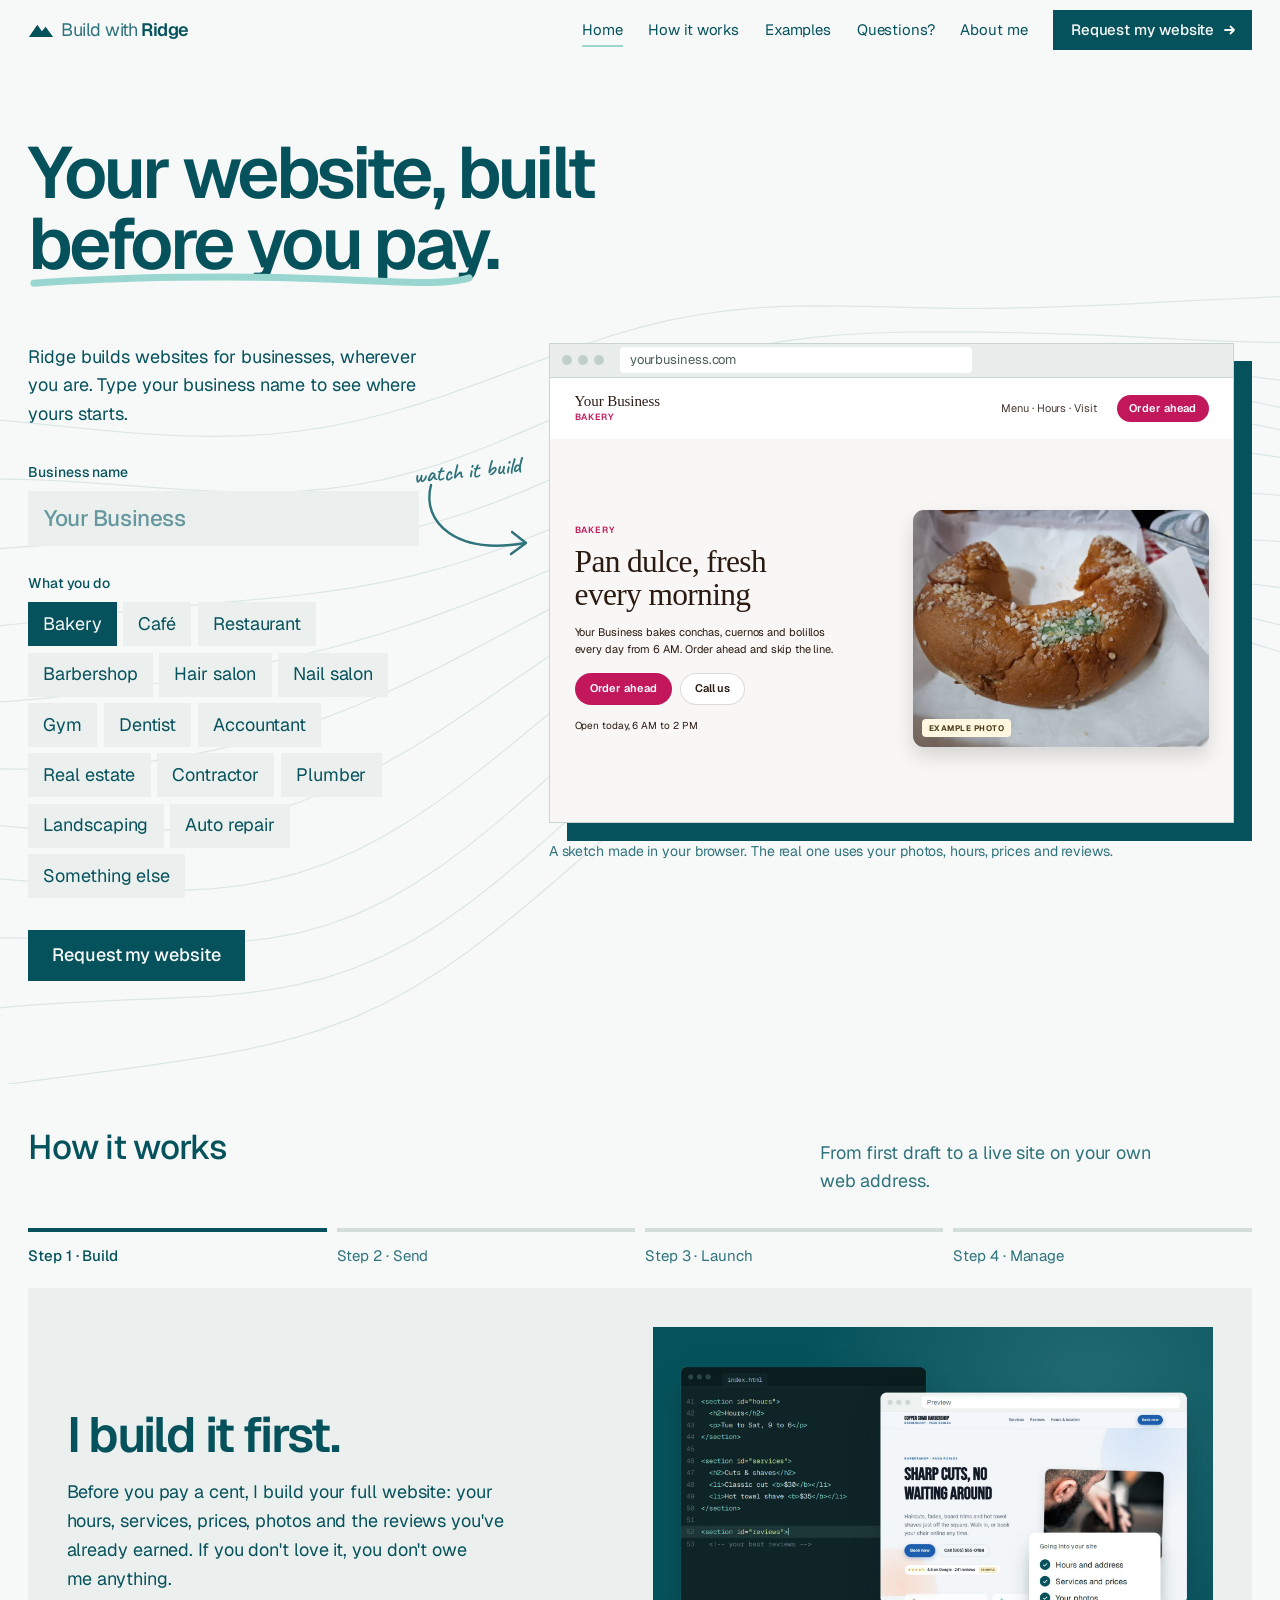
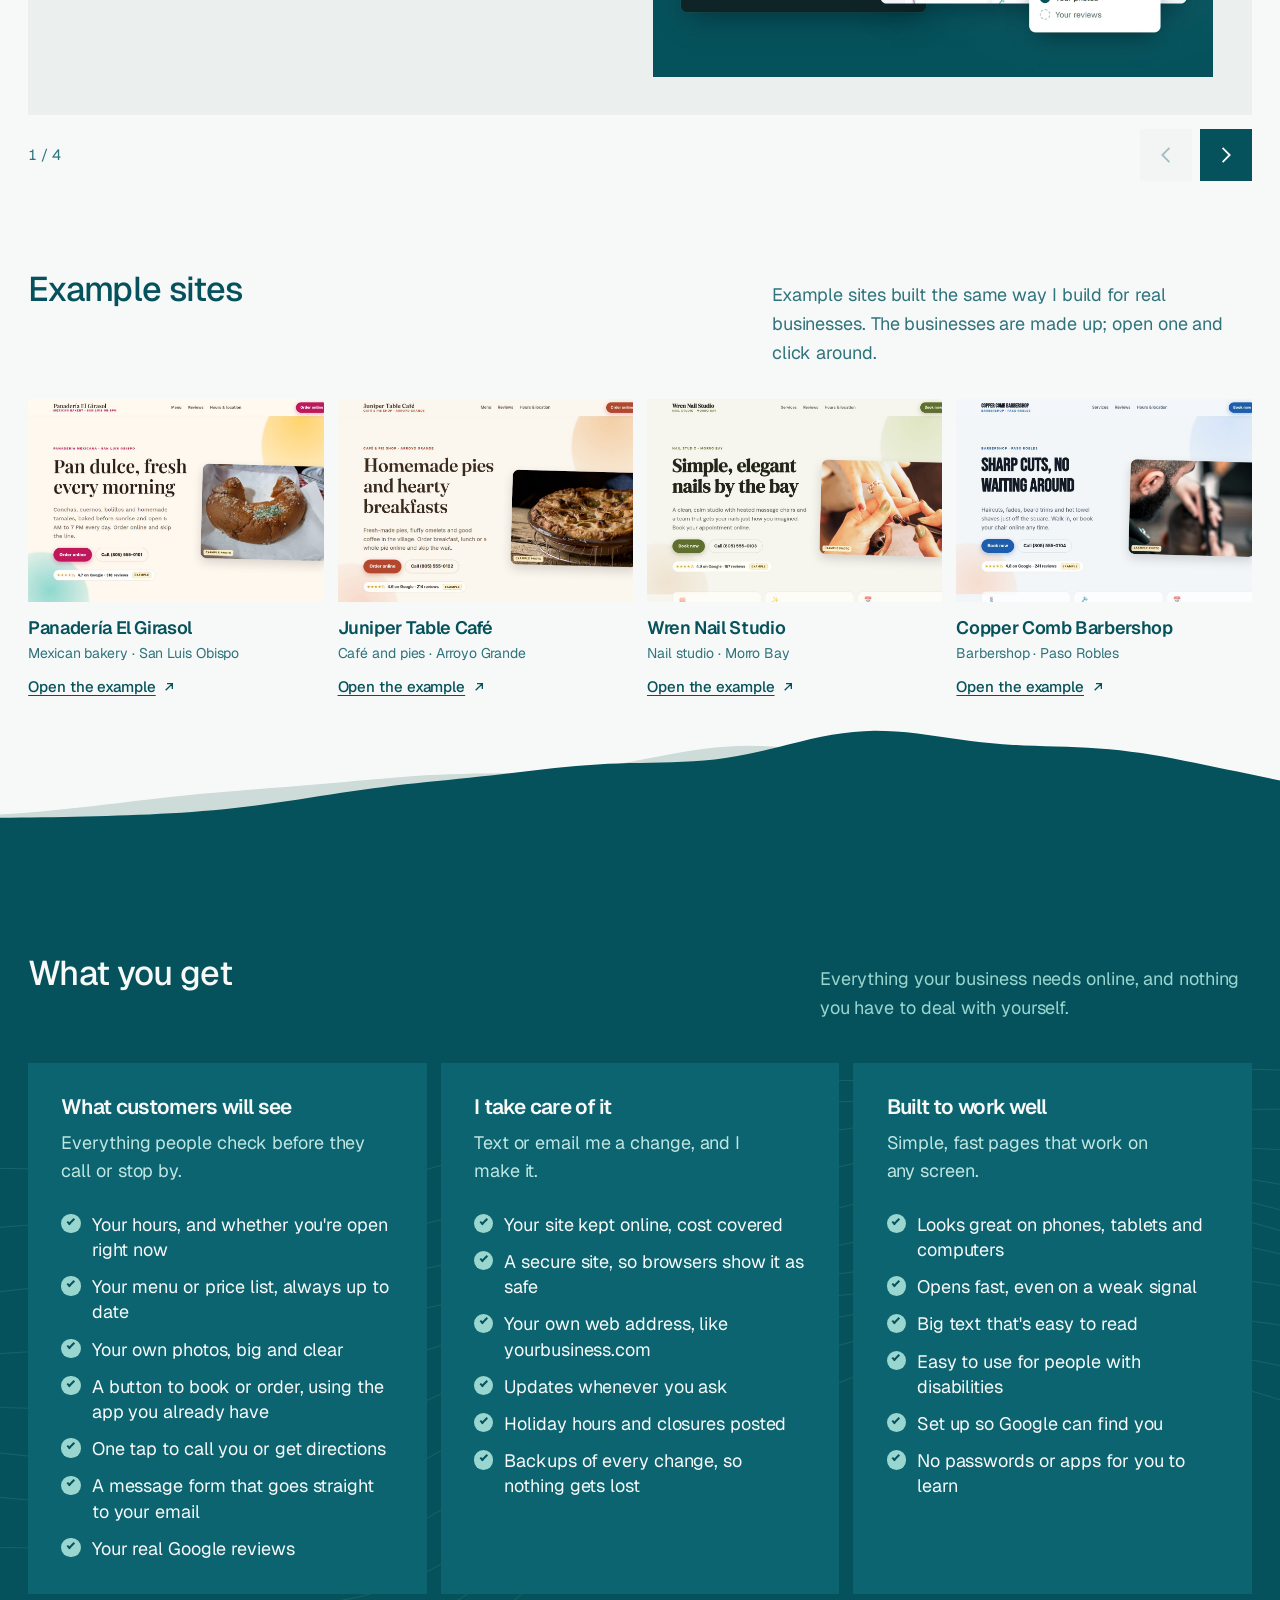
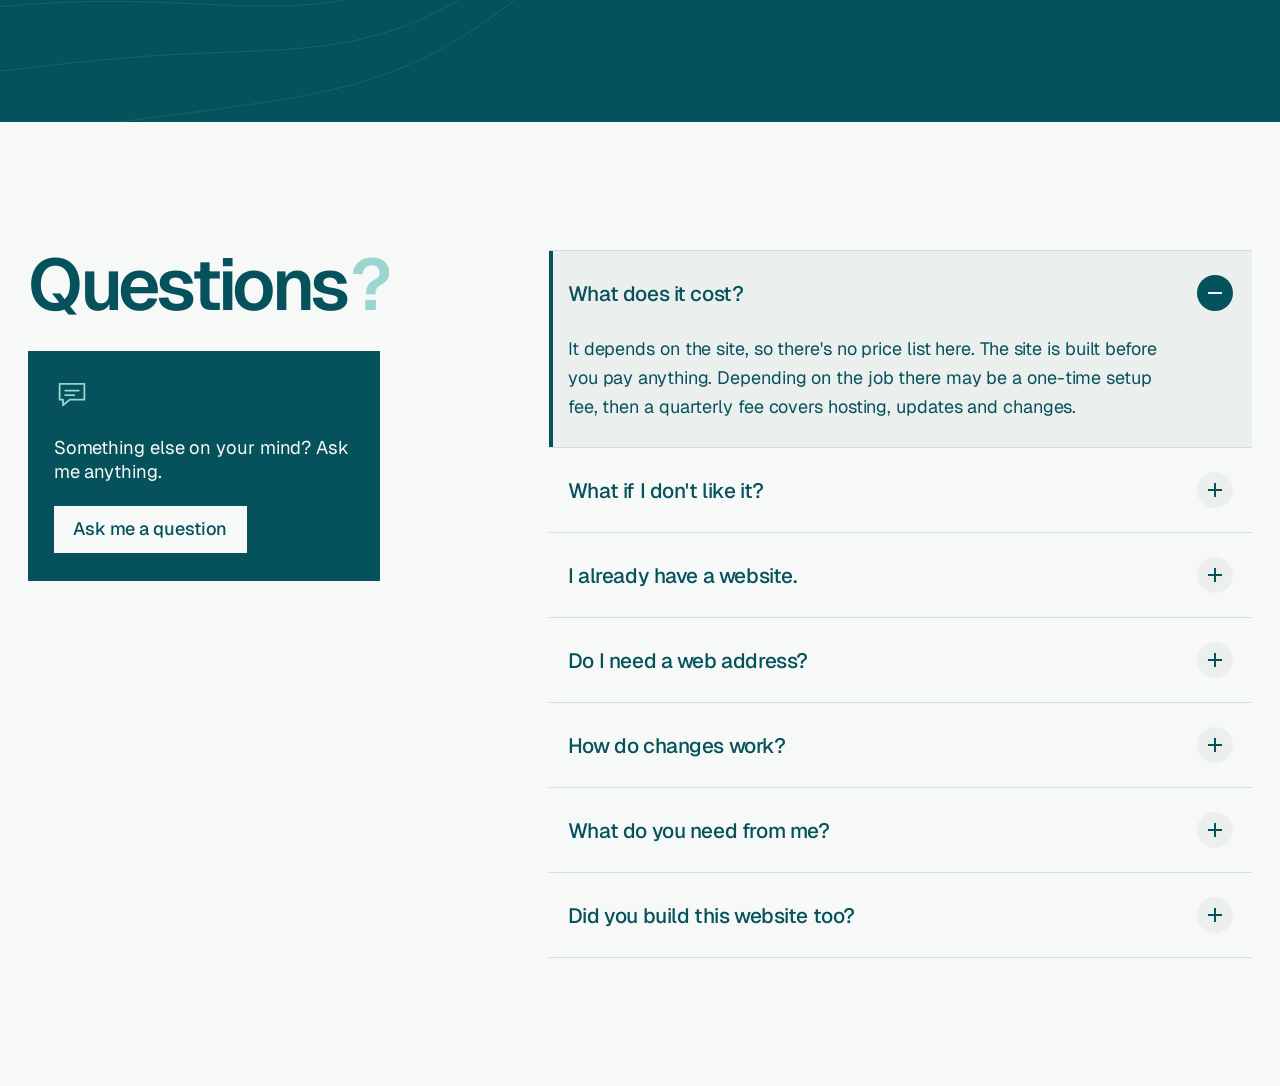
==== commit 54f7a89e: "Pricing: quarterly fee instead of monthly; a setup fee may apply depending on the job Co-Authored-By" ====
--- a/index.html
+++ b/index.html
@@ -157,7 +157,7 @@
     <article class="step" id="step-4" role="tabpanel" aria-labelledby="tab-4">
       <div class="step-text">
         <h3 class="step-title">I look after it.</h3>
-        <p class="step-body">One monthly fee covers hosting, updates and changes. New hours, a new price list, a holiday closure: text or email me and it's done.</p>
+        <p class="step-body">One quarterly fee covers hosting, updates and changes. New hours, a new price list, a holiday closure: text or email me and it's done.</p>
       </div>
       <div class="step-pic"><img src="img/how/step-manage.jpg" width="1920" height="1200" alt="A café owner texting a holiday closure and the updated hours coming straight back, next to a list of this month's upkeep" loading="lazy" decoding="async"></div>
     </article>
@@ -263,7 +263,7 @@
   <div class="faq-list" data-reveal style="--i:1">
     <details class="faq-item" open>
       <summary><span>What does it cost?</span><i class="faq-icon" aria-hidden="true"></i></summary>
-      <p class="faq-a">It depends on the site, so there's no price list here. The site is built before you pay anything. After that it's one monthly fee for hosting, updates and changes, with no setup fee.</p>
+      <p class="faq-a">It depends on the site, so there's no price list here. The site is built before you pay anything. Depending on the job there may be a one-time setup fee, then a quarterly fee covers hosting, updates and changes.</p>
     </details>
     <details class="faq-item">
       <summary><span>What if I don't like it?</span><i class="faq-icon" aria-hidden="true"></i></summary>
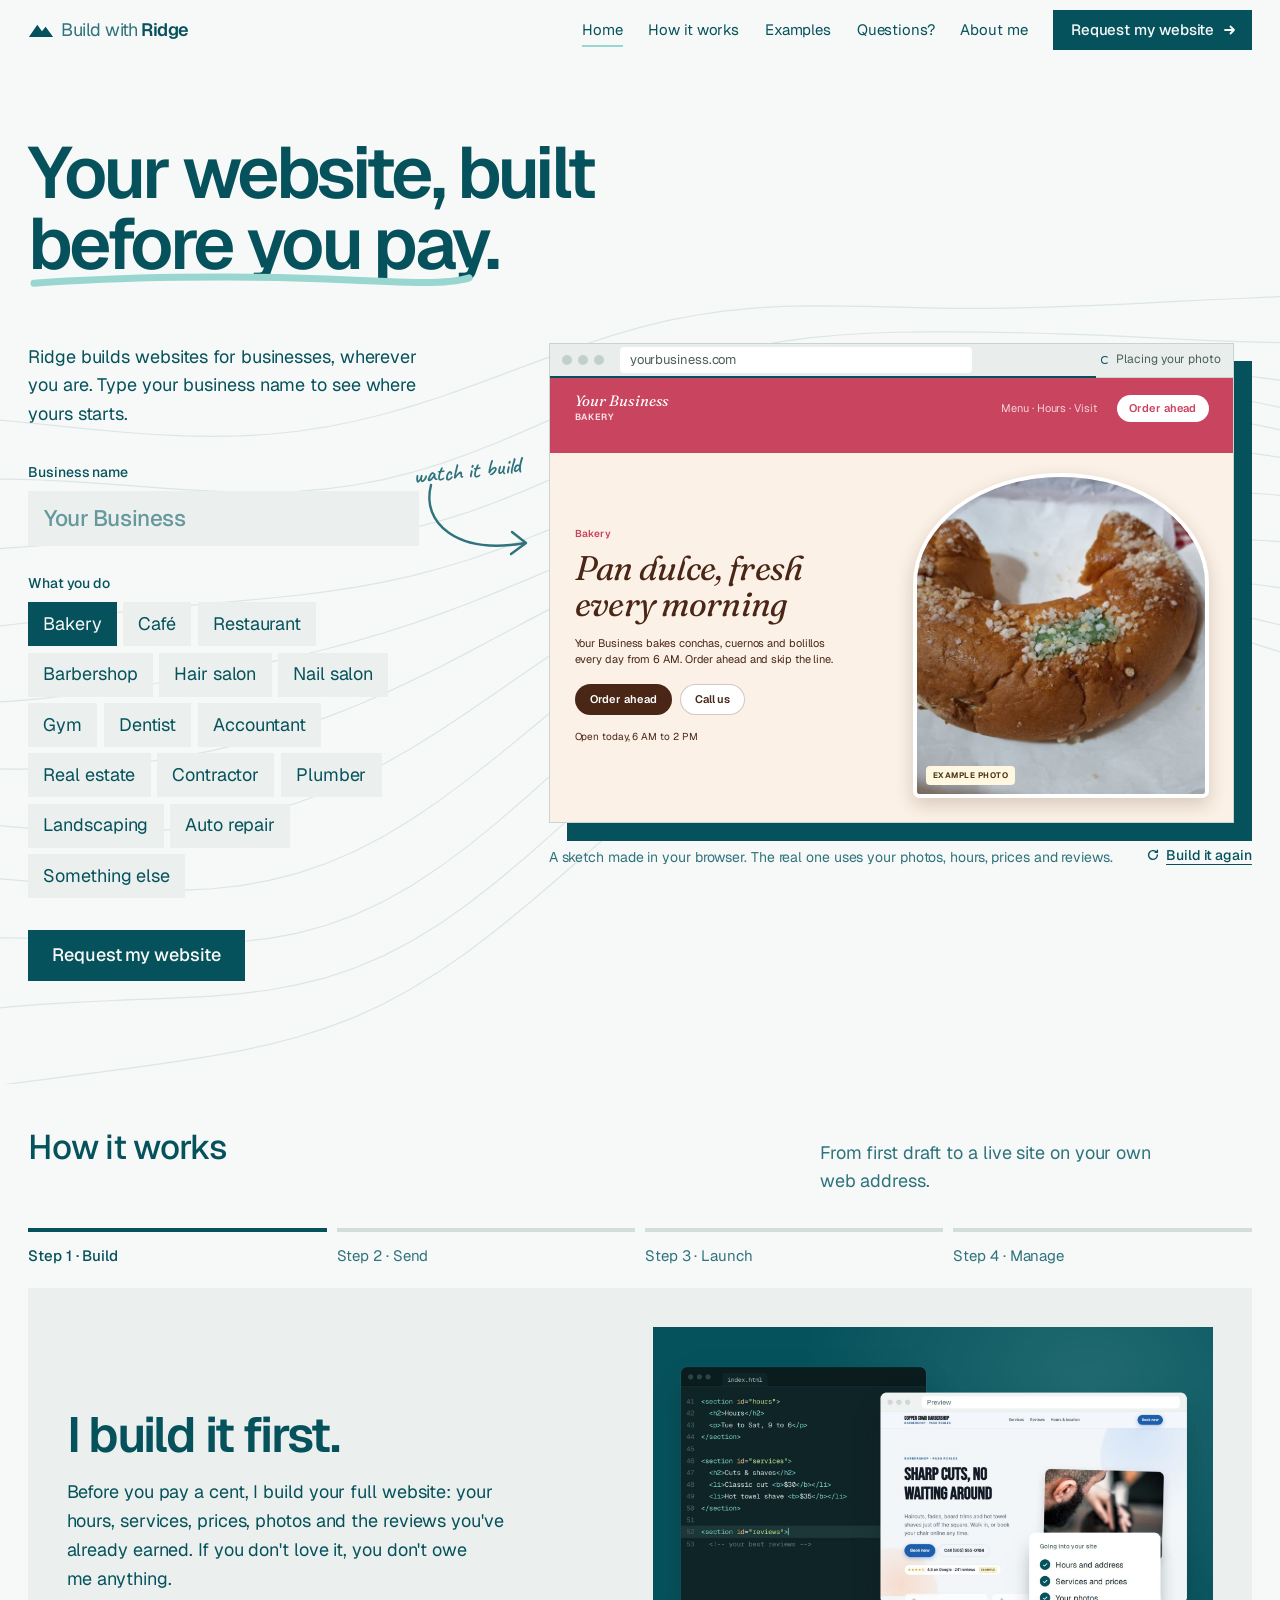
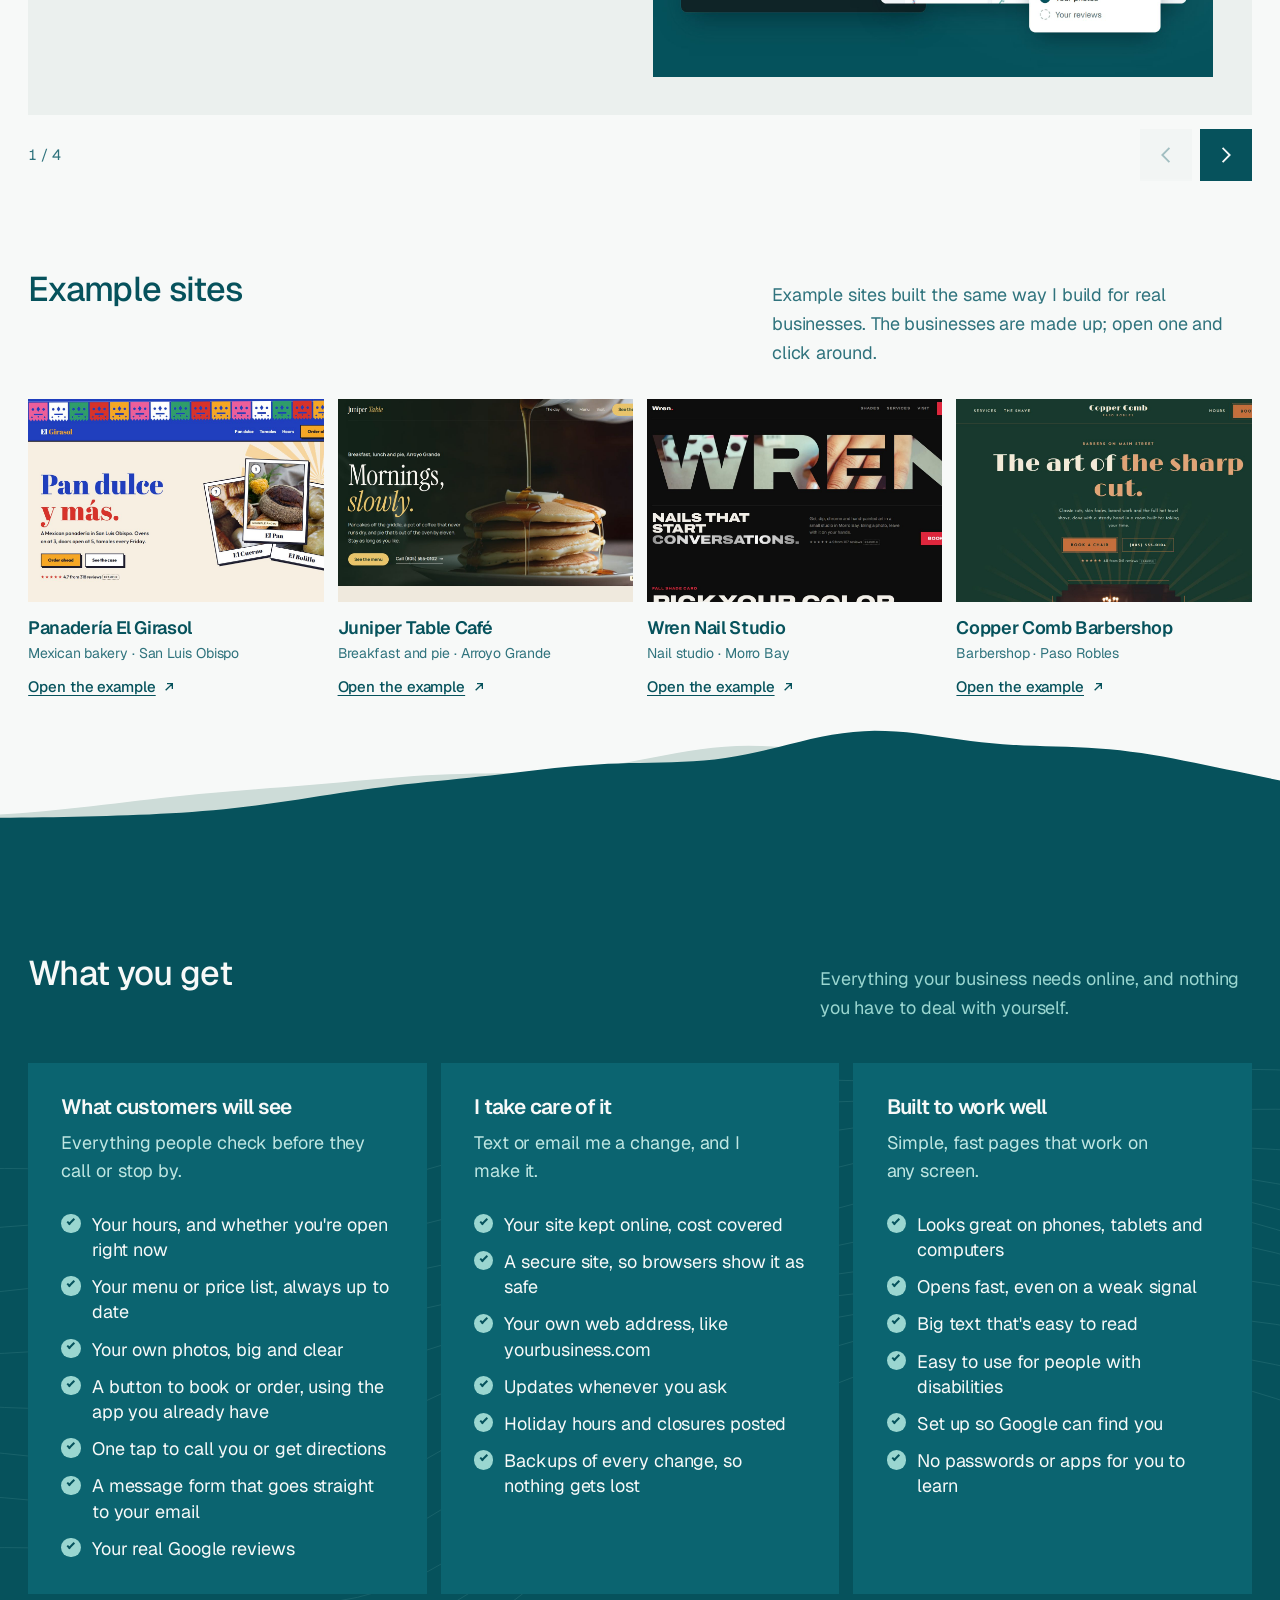
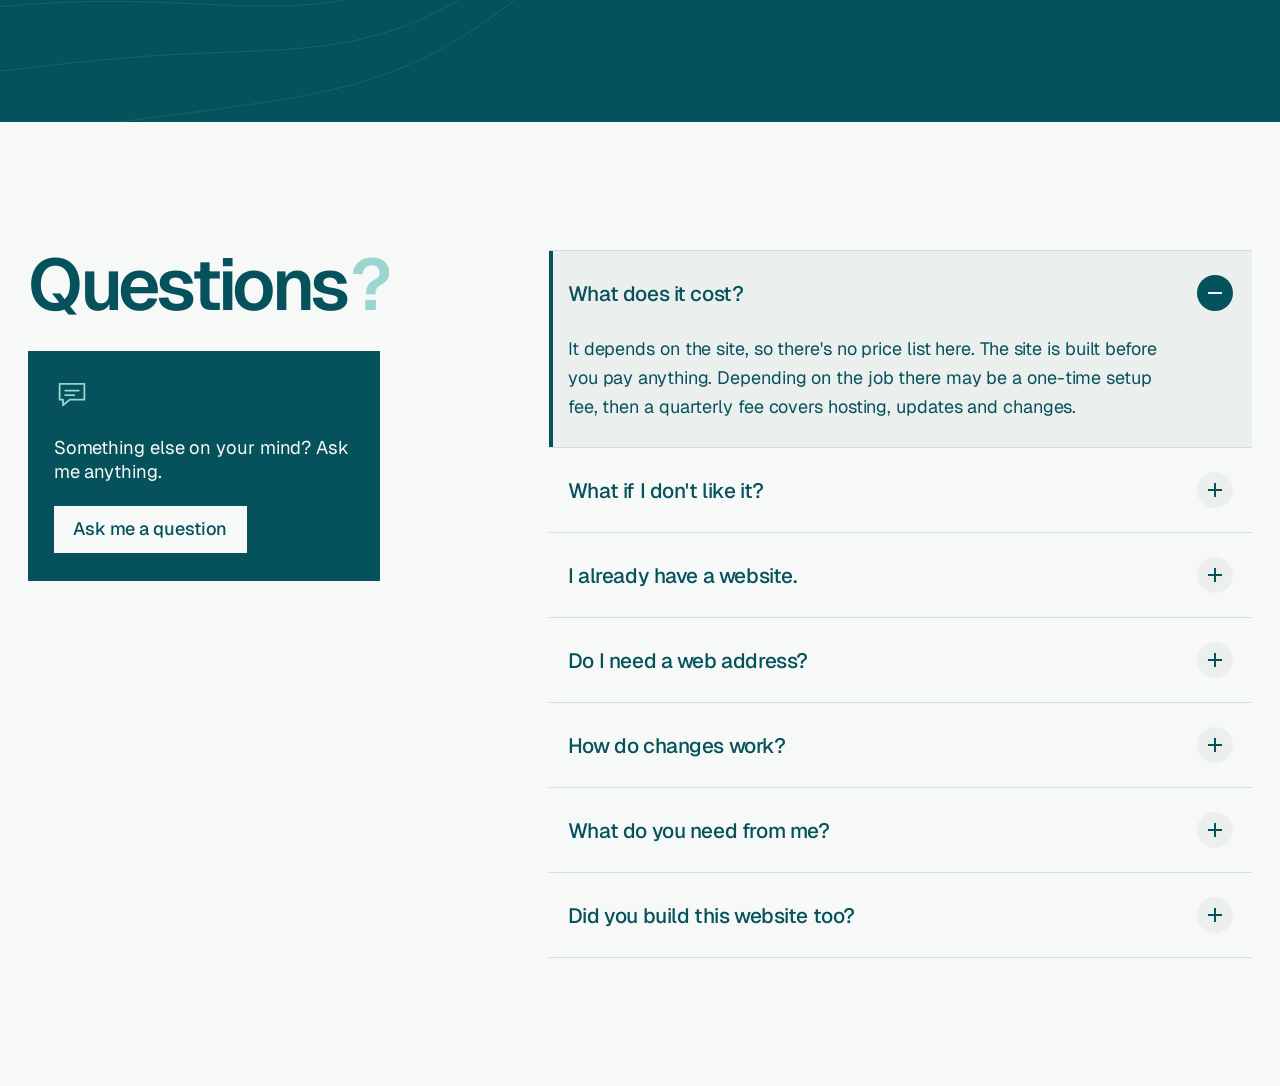
==== commit 97871d70: "Sketch: a design per trade and a live build animation; example sites rebuilt with their own looks - " ====
--- a/index.html
+++ b/index.html
@@ -36,7 +36,8 @@
 <link rel="preconnect" href="https://fonts.googleapis.com">
 <link rel="preconnect" href="https://fonts.gstatic.com" crossorigin>
 <link href="https://fonts.googleapis.com/css2?family=Caveat:wght@600&family=Geist:wght@400;500;600&display=swap" rel="stylesheet">
-<link rel="stylesheet" href="styles.css?v=4">
+<link href="https://fonts.googleapis.com/css2?family=Alfa+Slab+One&family=Anton&family=Archivo+Black&family=Big+Shoulders+Display:wght@800&family=Cormorant+Garamond:ital,wght@0,500;1,500&family=DM+Serif+Display&family=Figtree:wght@400;600;800&family=Fraunces:ital,wght@0,600;1,600&family=Libre+Baskerville:wght@400;700&family=Playfair+Display:ital,wght@1,400&family=Young+Serif&display=swap" rel="stylesheet" media="print" onload="this.media='all'">
+<link rel="stylesheet" href="styles.css?v=8">
 <script>document.documentElement.classList.add('js')</script>
 </head>
 <body>
@@ -95,8 +96,9 @@
   <div class="yours-stage" data-rise style="--i:2">
     <div class="mini-wrap">
     <div class="mini" id="mini" data-ui data-trade="bakery" aria-live="polite">
-      <div class="mini-bar" aria-hidden="true"><i></i><i></i><i></i><span class="mini-url" id="mini-url">yourbusiness.com</span></div>
+      <div class="mini-bar" aria-hidden="true"><i></i><i></i><i></i><span class="mini-url" id="mini-url">yourbusiness.com</span><span class="mini-status" id="mini-status"></span><span class="mini-progress" id="mini-progress"></span></div>
       <div class="mini-page">
+        <span class="mini-deco" aria-hidden="true"></span>
         <div class="mini-nav mini-piece" style="--k:0">
           <span class="mini-brand"><span class="mini-logo" id="mini-logo">Your Business</span><span class="mini-kind" id="mini-kind">Bakery</span></span>
           <span class="mini-links" id="mini-links">Menu · Hours · Visit</span>
@@ -107,16 +109,17 @@
             <p class="mini-eyebrow mini-piece" style="--k:1" id="mini-eyebrow">Bakery</p><!-- taste-skill-ignore: the demo template label, inside the sketch (data-ui) -->
             <p class="mini-head mini-piece" style="--k:2" id="mini-head">Pan dulce, fresh every morning</p>
             <p class="mini-desc mini-piece" style="--k:3" id="mini-desc">Your Business bakes conchas, cuernos and bolillos every day from 6 AM. Order ahead and skip the line.</p>
-            <div class="mini-btns mini-piece" style="--k:4"><span class="mini-btn" id="mini-btn">Order ahead</span><span class="mini-btn mini-btn--ghost">Call us</span></div>
+            <div class="mini-btns mini-piece" style="--k:4"><span class="mini-btn" id="mini-btn">Order ahead</span><span class="mini-btn mini-btn--ghost" id="mini-btn2">Call us</span></div>
             <p class="mini-hours mini-piece" style="--k:5" id="mini-hours">Open today, 6 AM to 2 PM</p>
           </div>
           <figure class="mini-photo mini-piece" style="--k:3"><img id="mini-img" src="img/sketch/bakery.jpg" width="900" height="675" alt="Example photo: a concha on bakery paper" decoding="async"><span class="mini-tag">Example photo</span></figure>
+          <span class="mini-badge mini-piece" style="--k:5" id="mini-badge"></span>
         </div>
       </div>
     </div>
     <div class="watch" aria-hidden="true"><span class="watch-text">watch it build</span><svg class="watch-arrow" viewBox="0 0 120 96"><path d="M14 8 C 4 46, 40 78, 108 66"/><path d="M95 55 L109 66 L94 77"/></svg></div>
     </div>
-    <p class="yours-note small">A sketch made in your browser. The real one uses your photos, hours, prices and reviews.</p>
+    <div class="yours-foot"><p class="yours-note small">A sketch made in your browser. The real one uses your photos, hours, prices and reviews.</p><button type="button" class="build-again small" id="build-again"><svg viewBox="0 0 16 16" width="14" height="14" aria-hidden="true"><path d="M13 8a5 5 0 1 1-1.5-3.6M13 2.5V5h-2.5" fill="none" stroke="currentColor" stroke-width="1.6" stroke-linecap="round" stroke-linejoin="round"/></svg>Build it again</button></div>
   </div>
 </section>
 
@@ -177,25 +180,25 @@
   </div>
   <ul class="ex-grid">
     <li data-reveal style="--i:0"><a class="ex-card" href="examples/el-girasol-panaderia/" target="_blank" rel="noopener">
-      <span class="ex-pic"><img src="img/examples/el-girasol-panaderia.jpg" width="1280" height="800" alt="A bakery case of pan dulce with an order-ahead button" loading="lazy" decoding="async"></span>
+      <span class="ex-pic"><img src="img/examples/el-girasol-panaderia.jpg?v=3" width="1280" height="800" alt="A bright folk-poster bakery site with papel picado and lotería cards" loading="lazy" decoding="async"></span>
       <span class="ex-name">Panadería El Girasol</span>
       <span class="ex-kind">Mexican bakery · San Luis Obispo</span>
       <span class="ex-open">Open the example <svg viewBox="0 0 24 24" width="16" height="16" aria-hidden="true"><path d="M7 17 17 7M9 7h8v8" fill="none" stroke="currentColor" stroke-width="2"/></svg><span class="sr-only"> (opens in a new tab)</span></span>
     </a></li>
     <li data-reveal style="--i:1"><a class="ex-card" href="examples/juniper-table-cafe/" target="_blank" rel="noopener">
-      <span class="ex-pic"><img src="img/examples/juniper-table-cafe.jpg" width="1280" height="800" alt="Homemade pies and breakfasts with online ordering" loading="lazy" decoding="async"></span>
+      <span class="ex-pic"><img src="img/examples/juniper-table-cafe.jpg?v=3" width="1280" height="800" alt="A deep green magazine-style café site over a photo of pancakes" loading="lazy" decoding="async"></span>
       <span class="ex-name">Juniper Table Café</span>
-      <span class="ex-kind">Café and pies · Arroyo Grande</span>
+      <span class="ex-kind">Breakfast and pie · Arroyo Grande</span>
       <span class="ex-open">Open the example <svg viewBox="0 0 24 24" width="16" height="16" aria-hidden="true"><path d="M7 17 17 7M9 7h8v8" fill="none" stroke="currentColor" stroke-width="2"/></svg><span class="sr-only"> (opens in a new tab)</span></span>
     </a></li>
     <li data-reveal style="--i:2"><a class="ex-card" href="examples/wren-nail-studio/" target="_blank" rel="noopener">
-      <span class="ex-pic"><img src="img/examples/wren-nail-studio.jpg" width="1280" height="800" alt="A calm nail salon site with online booking" loading="lazy" decoding="async"></span>
+      <span class="ex-pic"><img src="img/examples/wren-nail-studio.jpg?v=3" width="1280" height="800" alt="A bold black nail studio site with the name in giant photo-filled letters" loading="lazy" decoding="async"></span>
       <span class="ex-name">Wren Nail Studio</span>
       <span class="ex-kind">Nail studio · Morro Bay</span>
       <span class="ex-open">Open the example <svg viewBox="0 0 24 24" width="16" height="16" aria-hidden="true"><path d="M7 17 17 7M9 7h8v8" fill="none" stroke="currentColor" stroke-width="2"/></svg><span class="sr-only"> (opens in a new tab)</span></span>
     </a></li>
     <li data-reveal style="--i:3"><a class="ex-card" href="examples/copper-comb-barbershop/" target="_blank" rel="noopener">
-      <span class="ex-pic"><img src="img/examples/copper-comb-barbershop.jpg" width="1280" height="800" alt="A barbershop site with online booking" loading="lazy" decoding="async"></span>
+      <span class="ex-pic"><img src="img/examples/copper-comb-barbershop.jpg?v=3" width="1280" height="800" alt="An Art Deco barbershop site in forest green and copper" loading="lazy" decoding="async"></span>
       <span class="ex-name">Copper Comb Barbershop</span>
       <span class="ex-kind">Barbershop · Paso Robles</span>
       <span class="ex-open">Open the example <svg viewBox="0 0 24 24" width="16" height="16" aria-hidden="true"><path d="M7 17 17 7M9 7h8v8" fill="none" stroke="currentColor" stroke-width="2"/></svg><span class="sr-only"> (opens in a new tab)</span></span>
@@ -329,7 +332,7 @@
   </div>
 </dialog>
 
-<script src="kinds.js?v=4" defer></script>
-<script src="app.js?v=4" defer></script>
+<script src="kinds.js?v=7" defer></script>
+<script src="app.js?v=7" defer></script>
 </body>
 </html>
--- a/styles.css
+++ b/styles.css
@@ -63,7 +63,7 @@
 }
 .only-wide { display: none; }
 .only-narrow { display: inline; }
-@media (min-width: 48em) { .only-wide { display: inline; } .only-narrow { display: none; } }
+@media (min-width: 64em) { .only-wide { display: inline; } .only-narrow { display: none; } }
 .skip { position: absolute; left: var(--margin); top: -4rem; z-index: 10; background: var(--bg); color: var(--ink); padding: 0.6rem 1rem; }
 .skip:focus { top: 1rem; }
 
@@ -537,3 +537,321 @@
   .faq-ask { max-width: none; margin-top: 1.4rem; }
   .faq-item { padding: 0 0.9rem; }
 }
+
+/* ---------- the sketch: one design per trade button ----------
+   data-look is set for the 14 trade buttons only; "Something else" keeps the general look above.
+   Badges and photo tilts use rotate/translate (not transform) so the build animation doesn't undo them. */
+.mini { --m-on: #fff; }
+.mini-page { position: relative; overflow: hidden; }
+.mini-hero { position: relative; }
+.mini-text { position: relative; z-index: 1; }
+.mini-deco, .mini-badge { display: none; position: absolute; pointer-events: none; }
+.mini[data-look] .mini-badge:not(:empty) { display: block; z-index: 2; }
+.mini[data-look] .mini-page { font-family: var(--m-text, var(--font-text)); }
+.mini[data-look] .mini-logo, .mini[data-look] .mini-head { font-family: var(--m-display, Georgia, serif); }
+.mini[data-look] .mini-btn, .mini[data-look] .mini-pill { color: var(--m-on); }
+.mini[data-look] .mini-btn--ghost { color: var(--m-ink); }
+.mini[data-look] .mini-photo { transform: none; rotate: 0deg; }
+.mini[data-look="cafe"] .mini-links, .mini[data-look="barber"] .mini-links, .mini[data-look="accountant"] .mini-links, .mini[data-look="plumber"] .mini-links, .mini[data-look="auto"] .mini-links, .mini[data-look="builder"] .mini-links { color: inherit; }
+
+/* Bakery: a shop window with an awning edge */
+.mini[data-look="bakery"] { --m-bg: #fbf1e6; --m-ink: #4a2617; --m-accent: #c9445f; --m-display: "Fraunces", Georgia, serif; }
+.mini[data-look="bakery"] .mini-nav { background: var(--m-accent); color: #fff; position: relative; z-index: 2; padding-bottom: 2.6cqw; }
+.mini[data-look="bakery"] .mini-nav::after { content: ""; position: absolute; left: 0; right: 0; bottom: -1.6cqw; height: 1.6cqw; background: radial-gradient(circle at 50% 0, var(--m-accent) 68%, transparent 70%) 0 0 / 3.2cqw 3.2cqw repeat-x; }
+.mini[data-look="bakery"] .mini-logo { color: #fff; font-style: italic; }
+.mini[data-look="bakery"] .mini-kind, .mini[data-look="bakery"] .mini-links { color: #ffe9ee; }
+.mini[data-look="bakery"] .mini-pill { background: #fff; color: var(--m-accent); }
+.mini[data-look="bakery"] .mini-hero { padding-top: 4.6cqw; }
+.mini[data-look="bakery"] .mini-head { font-style: italic; font-size: 5cqw; }
+.mini[data-look="bakery"] .mini-eyebrow { letter-spacing: 0.04em; text-transform: none; font-size: max(10px, 1.3cqw); }
+.mini[data-look="bakery"] .mini-btn:not(.mini-btn--ghost) { background: var(--m-ink); }
+.mini[data-look="bakery"] .mini-btn--ghost { background: #fff; box-shadow: inset 0 0 0 1px rgba(74,38,23,0.25); }
+.mini[data-look="bakery"] .mini-photo { border-radius: 50% 50% 1cqw 1cqw / 34% 34% 1cqw 1cqw; aspect-ratio: 4 / 4.4; border: 0.7cqw solid #fff; box-shadow: 0 1cqw 2.6cqw rgba(74,38,23,0.2); }
+.mini[data-look="bakery"] .mini-badge { right: 2.2cqw; bottom: 4cqw; width: 13cqw; height: 13cqw; display: grid; place-items: center; text-align: center; padding: 1.6cqw; border-radius: 50%; background: #f5c542; color: var(--m-ink); font: 600 max(10px, 1.6cqw)/1.1 var(--m-display); font-style: italic; rotate: -12deg; }
+.mini[data-look="bakery"] .mini-badge:not(:empty) { display: grid; }
+
+/* Café: a diner sign, a plate and a gingham cloth */
+.mini[data-look="cafe"] { --m-bg: #fff6e3; --m-ink: #3a2314; --m-accent: #e8a91f; --m-on: #3a2314; --m-display: "Young Serif", Georgia, serif; }
+.mini[data-look="cafe"] .mini-nav { background: var(--m-ink); color: #fff6e3; }
+.mini[data-look="cafe"] .mini-logo { color: #ffd166; }
+.mini[data-look="cafe"] .mini-kind { color: #fff6e3; opacity: 0.8; }
+.mini[data-look="cafe"] .mini-deco { display: block; left: 0; right: 0; bottom: 0; height: 3.4cqw; background: repeating-linear-gradient(90deg, rgba(196,60,44,0.55) 0 1.7cqw, transparent 1.7cqw 3.4cqw), repeating-linear-gradient(0deg, rgba(196,60,44,0.55) 0 1.7cqw, #fff6e3 1.7cqw 3.4cqw); }
+.mini[data-look="cafe"] .mini-hero { padding-bottom: 6cqw; }
+.mini[data-look="cafe"] .mini-eyebrow { color: #b4441f; }
+.mini[data-look="cafe"] .mini-head { font-size: 4.8cqw; }
+.mini[data-look="cafe"] .mini-btn { border-radius: 0.8cqw; box-shadow: 0 0.4cqw 0 #b07a0c; }
+.mini[data-look="cafe"] .mini-btn--ghost { box-shadow: inset 0 0 0 1px rgba(58,35,20,0.3); }
+.mini[data-look="cafe"] .mini-photo { aspect-ratio: 1; border-radius: 50%; border: 1.6cqw solid #fff; box-shadow: 0 0 0 1px #ead9b8, 0 1.6cqw 3cqw rgba(58,35,20,0.22); width: 88%; justify-self: center; }
+.mini[data-look="cafe"] .mini-tag, .mini[data-look="nails"] .mini-tag { left: 50%; translate: -50% 0; bottom: 3cqw; }
+.mini[data-look="cafe"] .mini-badge { right: 3cqw; top: 3.4cqw; padding: 0.8cqw 1.6cqw; background: #c43c2c; color: #fff; font: 400 max(9px, 1.25cqw)/1 var(--m-display); rotate: 6deg; border-radius: 0.4cqw; }
+
+/* Restaurant: dark room, candlelight gold */
+.mini[data-look="restaurant"] { --m-bg: #1a1512; --m-ink: #f2e9dc; --m-accent: #c8a165; --m-on: #1a1512; --m-display: "Cormorant Garamond", Georgia, serif; }
+.mini[data-look="restaurant"] .mini-nav { background: transparent; border-bottom: 1px solid rgba(200,161,101,0.35); position: relative; z-index: 2; }
+.mini[data-look="restaurant"] .mini-logo { font-size: max(15px, 2.6cqw); font-style: italic; }
+.mini[data-look="restaurant"] .mini-kind { color: var(--m-accent); letter-spacing: 0.2em; }
+.mini[data-look="restaurant"] .mini-links { letter-spacing: 0.08em; opacity: 0.7; }
+.mini[data-look="restaurant"] .mini-pill { background: transparent; color: var(--m-accent); border: 1px solid var(--m-accent); border-radius: 0; }
+.mini[data-look="restaurant"] .mini-hero { grid-template-columns: 1fr 1fr; padding-right: 0; padding-block: 0; align-items: stretch; }
+.mini[data-look="restaurant"] .mini-text { align-self: center; }
+.mini[data-look="restaurant"] .mini-eyebrow { color: var(--m-accent); text-transform: none; letter-spacing: 0.02em; font: italic 500 max(11px, 1.8cqw) var(--m-display); }
+.mini[data-look="restaurant"] .mini-head { font-style: italic; font-weight: 500; font-size: 6cqw; line-height: 0.98; }
+.mini[data-look="restaurant"] .mini-btn { border-radius: 0; letter-spacing: 0.06em; }
+.mini[data-look="restaurant"] .mini-btn--ghost { background: transparent; color: var(--m-ink); box-shadow: inset 0 0 0 1px rgba(242,233,220,0.4); }
+.mini[data-look="restaurant"] .mini-photo { aspect-ratio: auto; height: 100%; border-radius: 0; box-shadow: none; margin-right: 0; }
+.mini[data-look="restaurant"] .mini-photo::after { content: ""; position: absolute; inset: 0; background: linear-gradient(90deg, #1a1512 0%, rgba(26,21,18,0) 35%); }
+
+/* Barbershop: slab type, a barber pole, a stamped badge */
+.mini[data-look="barber"] { --m-bg: #efe7d8; --m-ink: #161616; --m-accent: #a8201a; --m-display: "Alfa Slab One", Georgia, serif; }
+.mini[data-look="barber"] .mini-deco { display: block; left: 0; top: 0; bottom: 0; width: 2.2cqw; z-index: 3; background: repeating-linear-gradient(-45deg, #a8201a 0 1.4cqw, #fff 1.4cqw 2.8cqw, #1d3557 2.8cqw 4.2cqw, #fff 4.2cqw 5.6cqw); }
+.mini[data-look="barber"] .mini-nav { background: var(--m-ink); color: #efe7d8; padding-left: 5cqw; }
+.mini[data-look="barber"] .mini-logo { color: #efe7d8; text-transform: uppercase; letter-spacing: 0.02em; }
+.mini[data-look="barber"] .mini-kind { color: #e3b23c; }
+.mini[data-look="barber"] .mini-pill { border-radius: 0; }
+.mini[data-look="barber"] .mini-hero { padding-left: 5.6cqw; }
+.mini[data-look="barber"] .mini-head { text-transform: uppercase; font-size: 4.6cqw; line-height: 1.02; letter-spacing: 0; }
+.mini[data-look="barber"] .mini-btn { border-radius: 0; }
+.mini[data-look="barber"] .mini-btn--ghost { background: transparent; box-shadow: inset 0 0 0 2px var(--m-ink); }
+.mini[data-look="barber"] .mini-photo { border-radius: 0; border: 0.7cqw solid var(--m-ink); box-shadow: 1.4cqw 1.4cqw 0 var(--m-accent); }
+.mini[data-look="barber"] .mini-badge { right: 1.6cqw; top: 1.4cqw; width: 11cqw; height: 11cqw; display: grid; place-items: center; text-align: center; padding: 1.4cqw; border-radius: 50%; border: 0.35cqw double var(--m-accent); outline: 0.3cqw solid var(--m-accent); outline-offset: -1.2cqw; background: #efe7d8; color: var(--m-accent); font: max(8px, 1.05cqw)/1.15 var(--m-display); text-transform: uppercase; rotate: -14deg; }
+.mini[data-look="barber"] .mini-badge:not(:empty) { display: grid; }
+
+/* Hair salon: a fashion-magazine spread */
+.mini[data-look="salon"] { --m-bg: #f3e4de; --m-ink: #2b1b20; --m-accent: #7c2f48; --m-display: "Playfair Display", Georgia, serif; }
+.mini[data-look="salon"] .mini-nav { background: transparent; }
+.mini[data-look="salon"] .mini-logo { font-style: italic; font-size: max(15px, 2.6cqw); }
+.mini[data-look="salon"] .mini-pill { border-radius: 0; background: var(--m-ink); letter-spacing: 0.1em; text-transform: uppercase; font-size: max(9px, 1cqw); }
+.mini[data-look="salon"] .mini-hero { grid-template-columns: 0.85fr 1.15fr; padding-top: 0; padding-left: 0; }
+.mini[data-look="salon"] .mini-photo { order: -1; aspect-ratio: 3 / 3.7; border-radius: 0; box-shadow: none; }
+.mini[data-look="salon"] .mini-text { margin-left: -9cqw; }
+.mini[data-look="salon"] .mini-eyebrow { text-transform: none; letter-spacing: 0.02em; padding-left: 9cqw; display: flex; align-items: center; gap: 1cqw; }
+.mini[data-look="salon"] .mini-eyebrow::before { content: ""; width: 4cqw; height: 1px; background: currentColor; }
+.mini[data-look="salon"] .mini-head { font-style: italic; font-weight: 400; font-size: 6.6cqw; line-height: 0.95; letter-spacing: -0.03em; }
+.mini[data-look="salon"] .mini-desc, .mini[data-look="salon"] .mini-btns, .mini[data-look="salon"] .mini-hours { margin-left: 9cqw; }
+.mini[data-look="salon"] .mini-btn { border-radius: 0; text-transform: uppercase; letter-spacing: 0.12em; font-size: max(9px, 1.05cqw); }
+.mini[data-look="salon"] .mini-btn--ghost { background: transparent; box-shadow: none; text-decoration: underline; text-underline-offset: 0.5cqw; padding-inline: 0.6cqw; }
+
+/* Nail salon: soft pastels, a capsule photo, polish dots */
+.mini[data-look="nails"] { --m-bg: #f4eef7; --m-ink: #3b2b47; --m-accent: #b0578f; --m-display: "DM Serif Display", Georgia, serif; }
+.mini[data-look="nails"] .mini-nav { margin: 1.8cqw 2.6cqw 0; border-radius: 99px; box-shadow: 0 0.6cqw 2cqw rgba(59,43,71,0.08); }
+.mini[data-look="nails"] .mini-head { font-size: 5.2cqw; }
+.mini[data-look="nails"] .mini-eyebrow { text-transform: none; letter-spacing: 0.02em; }
+.mini[data-look="nails"] .mini-photo { aspect-ratio: 3 / 3.9; width: 74%; justify-self: center; border-radius: 99px; border: 0.8cqw solid #fff; box-shadow: 0 1.4cqw 3cqw rgba(176,87,143,0.22); }
+.mini[data-look="nails"] .mini-deco { display: block; inset: 0; background:
+  radial-gradient(circle at 92% 30%, #f6b8c9 0 1.3cqw, transparent 1.4cqw),
+  radial-gradient(circle at 58% 82%, #c8b6ec 0 2cqw, transparent 2.1cqw),
+  radial-gradient(circle at 62% 36%, #b0578f 0 0.7cqw, transparent 0.8cqw); }
+.mini[data-look="nails"] .mini-badge { right: 3cqw; bottom: 5cqw; padding: 1cqw 1.8cqw 1cqw 3.2cqw; border-radius: 99px; background: #fff; color: var(--m-ink); font-size: max(9px, 1.15cqw); font-weight: 600; box-shadow: 0 0.6cqw 1.6cqw rgba(59,43,71,0.12); }
+.mini[data-look="nails"] .mini-badge::before { content: ""; position: absolute; left: 1.4cqw; top: 50%; width: 1cqw; height: 1cqw; margin-top: -0.5cqw; border-radius: 50%; background: var(--m-accent); }
+
+/* Gym: dark, loud, the photo is the whole hero */
+.mini[data-look="fitness"] { --m-bg: #15181b; --m-ink: #fff; --m-accent: #ff5a1f; --m-display: "Anton", Impact, sans-serif; }
+.mini[data-look="fitness"] .mini-nav { background: #15181b; text-transform: uppercase; letter-spacing: 0.06em; }
+.mini[data-look="fitness"] .mini-logo { text-transform: uppercase; letter-spacing: 0.03em; }
+.mini[data-look="fitness"] .mini-pill { border-radius: 0; skew: -10deg; }
+.mini[data-look="fitness"] .mini-hero { grid-template-columns: 1fr; align-content: center; }
+.mini[data-look="fitness"] .mini-text { max-width: 58%; }
+.mini[data-look="fitness"] .mini-photo { position: absolute; inset: 0; aspect-ratio: auto; border-radius: 0; box-shadow: none; }
+.mini[data-look="fitness"] .mini-photo::after { content: ""; position: absolute; inset: 0; background: linear-gradient(90deg, rgba(21,24,27,0.95) 0%, rgba(21,24,27,0.75) 45%, rgba(21,24,27,0.15) 100%); }
+.mini[data-look="fitness"] .mini-tag { z-index: 1; left: auto; right: 1.4cqw; }
+.mini[data-look="fitness"] .mini-head { text-transform: uppercase; font-size: 7.6cqw; line-height: 0.92; letter-spacing: 0.005em; }
+.mini[data-look="fitness"] .mini-desc { opacity: 0.85; }
+.mini[data-look="fitness"] .mini-btn { border-radius: 0; skew: -10deg; text-transform: uppercase; letter-spacing: 0.06em; }
+.mini[data-look="fitness"] .mini-btn--ghost { background: transparent; color: #fff; box-shadow: inset 0 0 0 2px #fff; }
+.mini[data-look="fitness"] .mini-badge { right: 3.6cqw; top: 3cqw; padding: 0.8cqw 1.8cqw; background: var(--m-accent); color: #fff; font: max(10px, 1.6cqw)/1 var(--m-display); text-transform: uppercase; letter-spacing: 0.04em; skew: -10deg; }
+
+/* Dentist: bright, clean, reassuring */
+.mini[data-look="dentist"] { --m-bg: #ffffff; --m-ink: #12304a; --m-accent: #1c8fc7; --m-display: "Figtree", Arial, sans-serif; --m-text: "Figtree", Arial, sans-serif; }
+.mini[data-look="dentist"] .mini-nav { border-bottom: 1px solid #e3eef4; }
+.mini[data-look="dentist"] .mini-logo { font-weight: 800; }
+.mini[data-look="dentist"] .mini-pill { border-radius: 0.8cqw; }
+.mini[data-look="dentist"] .mini-eyebrow { text-transform: none; letter-spacing: 0; display: inline-block; padding: 0.4cqw 1.2cqw; border-radius: 99px; background: #e6f4fb; }
+.mini[data-look="dentist"] .mini-head { font-weight: 800; font-size: 5cqw; letter-spacing: -0.035em; line-height: 1.02; }
+.mini[data-look="dentist"] .mini-btn { border-radius: 0.8cqw; }
+.mini[data-look="dentist"] .mini-btn--ghost { background: #e6f4fb; box-shadow: none; }
+.mini[data-look="dentist"] .mini-deco { display: block; right: -6cqw; top: 10cqw; width: 50cqw; height: 50cqw; border-radius: 50%; background: #e6f4fb; }
+.mini[data-look="dentist"] .mini-photo { border-radius: 2.4cqw; box-shadow: 0 1.6cqw 3.6cqw rgba(18,48,74,0.14); }
+.mini[data-look="dentist"] .mini-badge { left: 51%; bottom: 3.4cqw; padding: 1.2cqw 1.8cqw 1.2cqw 4.4cqw; border-radius: 1.2cqw; background: #fff; color: var(--m-ink); font-size: max(9px, 1.2cqw); font-weight: 600; box-shadow: 0 1cqw 2.4cqw rgba(18,48,74,0.16); }
+.mini[data-look="dentist"] .mini-badge::before { content: "✓"; position: absolute; left: 1.2cqw; top: 50%; translate: 0 -50%; width: 2.2cqw; height: 2.2cqw; display: grid; place-items: center; border-radius: 50%; background: #2bb673; color: #fff; font-size: max(8px, 1.1cqw); }
+
+/* Accountant: ledger paper */
+.mini[data-look="accountant"] { --m-bg: #f6f7f1; --m-ink: #17243d; --m-accent: #2d6a4f; --m-display: "Libre Baskerville", Georgia, serif; }
+.mini[data-look="accountant"] .mini-page { background-image: repeating-linear-gradient(180deg, transparent 0 2.9cqw, rgba(60,110,170,0.16) 2.9cqw 3cqw); }
+.mini[data-look="accountant"] .mini-deco { display: block; left: 5.4cqw; top: 0; bottom: 0; width: 0; border-left: 1px solid rgba(200,60,60,0.45); box-shadow: 0.4cqw 0 0 rgba(200,60,60,0.25); }
+.mini[data-look="accountant"] .mini-nav { background: var(--m-ink); color: #f6f7f1; position: relative; z-index: 1; }
+.mini[data-look="accountant"] .mini-logo { color: #fff; }
+.mini[data-look="accountant"] .mini-kind { color: #9fd3b8; }
+.mini[data-look="accountant"] .mini-pill { border-radius: 0.3cqw; }
+.mini[data-look="accountant"] .mini-hero { padding-left: 8cqw; }
+.mini[data-look="accountant"] .mini-head { font-weight: 700; font-size: 4.3cqw; line-height: 1.12; letter-spacing: -0.01em; }
+.mini[data-look="accountant"] .mini-btn { border-radius: 0.3cqw; }
+.mini[data-look="accountant"] .mini-btn--ghost { background: transparent; box-shadow: inset 0 0 0 1px rgba(23,36,61,0.35); }
+.mini[data-look="accountant"] .mini-photo { border-radius: 0; border: 0.8cqw solid #fff; box-shadow: 0 0.8cqw 2cqw rgba(23,36,61,0.18); rotate: -1.5deg; overflow: visible; }
+.mini[data-look="accountant"] .mini-photo::before { content: ""; position: absolute; z-index: 1; left: 50%; top: -1.8cqw; width: 9cqw; height: 2.8cqw; translate: -50% 0; rotate: 3deg; background: rgba(240,226,170,0.85); }
+.mini[data-look="accountant"] .mini-badge { right: 4.6cqw; bottom: 4.4cqw; padding: 0.8cqw 1.4cqw; border: 0.25cqw solid #b3372f; border-radius: 0.4cqw; background: rgba(246,247,241,0.92); color: #b3372f; rotate: -6deg; font: 700 max(9px, 1.15cqw)/1 var(--m-display); }
+
+/* Real estate: the house is the hero, with a search bar */
+.mini[data-look="realestate"] { --m-bg: #1d2433; --m-ink: #fff; --m-accent: #b8924a; --m-display: "Cormorant Garamond", Georgia, serif; }
+.mini[data-look="realestate"] .mini-nav { background: #fff; color: #1d2433; }
+.mini[data-look="realestate"] .mini-logo { color: #1d2433; font-size: max(15px, 2.5cqw); letter-spacing: 0.01em; }
+.mini[data-look="realestate"] .mini-links { color: #1d2433; }
+.mini[data-look="realestate"] .mini-pill { background: #1d2433; border-radius: 0; }
+.mini[data-look="realestate"] .mini-hero { grid-template-columns: 1fr; align-content: end; padding-bottom: 9cqw; }
+.mini[data-look="realestate"] .mini-text { max-width: 62%; }
+.mini[data-look="realestate"] .mini-photo { position: absolute; inset: 0; aspect-ratio: auto; border-radius: 0; box-shadow: none; }
+.mini[data-look="realestate"] .mini-photo img { object-position: 50% 55%; }
+.mini[data-look="realestate"] .mini-photo::after { content: ""; position: absolute; inset: 0; background: linear-gradient(0deg, rgba(20,26,38,0.92) 0%, rgba(20,26,38,0.55) 45%, rgba(20,26,38,0.05) 80%); }
+.mini[data-look="realestate"] .mini-tag { z-index: 1; top: 1.4cqw; bottom: auto; left: auto; right: 1.4cqw; }
+.mini[data-look="realestate"] .mini-eyebrow { color: #e9d3a6; }
+.mini[data-look="realestate"] .mini-head { font-weight: 500; font-size: 6.4cqw; line-height: 0.95; }
+.mini[data-look="realestate"] .mini-desc { opacity: 0.85; }
+.mini[data-look="realestate"] .mini-hours { display: none; }
+.mini[data-look="realestate"] .mini-btn { border-radius: 0; }
+.mini[data-look="realestate"] .mini-btn--ghost { background: transparent; color: #fff; box-shadow: inset 0 0 0 1px rgba(255,255,255,0.6); }
+.mini[data-look="realestate"] .mini-badge { left: 3.6cqw; right: 3.6cqw; bottom: 2.6cqw; padding: 1.3cqw 1.8cqw; background: #fff; color: #6a7080; font-size: max(10px, 1.3cqw); border-radius: 0.3cqw; box-shadow: 0 1cqw 2.4cqw rgba(0,0,0,0.25); }
+.mini[data-look="realestate"] .mini-badge::after { content: "Search"; position: absolute; right: 0.6cqw; top: 0.6cqw; bottom: 0.6cqw; display: grid; place-items: center; padding: 0 2.2cqw; background: var(--m-accent); color: #fff; font-weight: 600; }
+
+/* Contractor: blueprint paper and safety yellow */
+.mini[data-look="builder"] { --m-bg: #123d66; --m-ink: #eaf2fb; --m-accent: #f2b134; --m-on: #14243a; --m-display: "Archivo Black", Arial, sans-serif; }
+.mini[data-look="builder"] .mini-page { background-image: linear-gradient(rgba(255,255,255,0.08) 1px, transparent 1px), linear-gradient(90deg, rgba(255,255,255,0.08) 1px, transparent 1px), linear-gradient(rgba(255,255,255,0.04) 1px, transparent 1px), linear-gradient(90deg, rgba(255,255,255,0.04) 1px, transparent 1px); background-size: 8cqw 8cqw, 8cqw 8cqw, 2cqw 2cqw, 2cqw 2cqw; }
+.mini[data-look="builder"] .mini-nav { background: #0c2c4c; color: #eaf2fb; }
+.mini[data-look="builder"] .mini-logo { text-transform: uppercase; letter-spacing: 0.01em; }
+.mini[data-look="builder"] .mini-pill { border-radius: 0; }
+.mini[data-look="builder"] .mini-eyebrow { color: var(--m-accent); }
+.mini[data-look="builder"] .mini-head { text-transform: uppercase; font-size: 4.4cqw; line-height: 1.02; letter-spacing: -0.01em; }
+.mini[data-look="builder"] .mini-btn { border-radius: 0; }
+.mini[data-look="builder"] .mini-btn--ghost { background: transparent; color: #eaf2fb; box-shadow: inset 0 0 0 1px rgba(234,242,251,0.6); }
+.mini[data-look="builder"] .mini-photo { border-radius: 0; border: 0.5cqw solid #eaf2fb; box-shadow: none; overflow: visible; }
+.mini[data-look="builder"] .mini-photo img { display: block; }
+.mini[data-look="builder"] .mini-photo::before { content: "14' 6\""; position: absolute; left: 0; right: 0; top: -2.6cqw; height: 1.6cqw; border: solid rgba(234,242,251,0.7); border-width: 0 1px; background: linear-gradient(rgba(234,242,251,0.7), rgba(234,242,251,0.7)) 0 50% / 100% 1px no-repeat; color: #eaf2fb; font: max(8px, 0.95cqw)/1.6cqw var(--font-text); text-align: center; }
+.mini[data-look="builder"] .mini-badge { right: 2.4cqw; bottom: 4cqw; padding: 1.5cqw 1.8cqw; background: linear-gradient(#f2b134, #f2b134) 0 50% / 100% calc(100% - 1.2cqw) no-repeat, repeating-linear-gradient(-45deg, #f2b134 0 1cqw, #14243a 1cqw 2cqw); color: #14243a; font: max(9px, 1.1cqw)/1 var(--m-display); text-transform: uppercase; rotate: -3deg; }
+
+/* Plumber: utility blue, on call 24/7 */
+.mini[data-look="plumber"] { --m-bg: #eef5fc; --m-ink: #0e2a47; --m-accent: #0b63ce; --m-display: "Archivo Black", Arial, sans-serif; }
+.mini[data-look="plumber"] .mini-nav { background: var(--m-accent); color: #fff; }
+.mini[data-look="plumber"] .mini-logo { color: #fff; }
+.mini[data-look="plumber"] .mini-kind { color: #bfe0ff; }
+.mini[data-look="plumber"] .mini-pill { background: #e23b2e; border-radius: 0.6cqw; }
+.mini[data-look="plumber"] .mini-deco { display: block; left: 0; right: 0; bottom: 0; height: 4cqw; background: radial-gradient(ellipse 3.2cqw 2.2cqw at 50% 100%, #cfe3f8 98%, transparent 100%) 0 0 / 6.4cqw 100% repeat-x, linear-gradient(transparent 60%, #cfe3f8 60%); }
+.mini[data-look="plumber"] .mini-hero { padding-bottom: 5cqw; }
+.mini[data-look="plumber"] .mini-head { font-size: 4.6cqw; line-height: 1.02; letter-spacing: -0.02em; }
+.mini[data-look="plumber"] .mini-btn { border-radius: 0.6cqw; background: #e23b2e; }
+.mini[data-look="plumber"] .mini-btn--ghost { background: #fff; color: var(--m-accent); font-weight: 700; box-shadow: inset 0 0 0 2px var(--m-accent); }
+.mini[data-look="plumber"] .mini-photo { border-radius: 2cqw; box-shadow: 1.4cqw 1.4cqw 0 var(--m-accent); }
+.mini[data-look="plumber"] .mini-badge { right: 1.4cqw; top: 1.8cqw; width: 9cqw; height: 9cqw; display: grid; place-items: center; border-radius: 50%; background: #e23b2e; color: #fff; font: max(11px, 2cqw)/1 var(--m-display); border: 0.5cqw solid #fff; box-shadow: 0 0.6cqw 1.6cqw rgba(14,42,71,0.25); }
+.mini[data-look="plumber"] .mini-badge:not(:empty) { display: grid; }
+
+/* Landscaping: rolling hills and a leafy photo */
+.mini[data-look="landscaping"] { --m-bg: #eef0e2; --m-ink: #213021; --m-accent: #4d7c2f; --m-display: "Fraunces", Georgia, serif; }
+.mini[data-look="landscaping"] .mini-nav { background: transparent; }
+.mini[data-look="landscaping"] .mini-deco { display: block; left: -10%; right: -10%; bottom: -6cqw; height: 22cqw; background: radial-gradient(ellipse 45% 55% at 25% 100%, #bfd19a 99%, transparent 100%), radial-gradient(ellipse 50% 45% at 80% 100%, #a8c27e 99%, transparent 100%); }
+.mini[data-look="landscaping"] .mini-eyebrow { text-transform: none; letter-spacing: 0.02em; }
+.mini[data-look="landscaping"] .mini-head { font-size: 5cqw; letter-spacing: -0.025em; }
+.mini[data-look="landscaping"] .mini-photo { border-radius: 62% 38% 55% 45% / 48% 58% 42% 52%; aspect-ratio: 1 / 0.95; box-shadow: none; }
+.mini[data-look="landscaping"] .mini-tag { left: 50%; translate: -50% 0; }
+.mini[data-look="landscaping"] .mini-badge { left: 54%; top: 4.6cqw; padding: 1.2cqw 2cqw; border-radius: 0 50% 0 50%; background: var(--m-accent); color: #fff; font: 600 max(9px, 1.2cqw)/1 var(--m-display); font-style: italic; }
+
+/* Auto repair: garage charcoal, a checkered strip */
+.mini[data-look="auto"] { --m-bg: #e8e9eb; --m-ink: #15181c; --m-accent: #d1251a; --m-display: "Big Shoulders Display", Impact, sans-serif; }
+.mini[data-look="auto"] .mini-nav { background: #1b1e22; color: #e8e9eb; text-transform: uppercase; letter-spacing: 0.05em; position: relative; margin-bottom: 1.6cqw; }
+.mini[data-look="auto"] .mini-nav::after { content: ""; position: absolute; left: 0; right: 0; top: 100%; height: 1.6cqw; background: repeating-conic-gradient(#1b1e22 0 25%, #fff 0 50%) 0 0 / 1.6cqw 1.6cqw; }
+.mini[data-look="auto"] .mini-logo { color: #fff; text-transform: uppercase; font-size: max(16px, 2.8cqw); letter-spacing: 0.02em; }
+.mini[data-look="auto"] .mini-pill { border-radius: 0; clip-path: polygon(0 0, 100% 0, 100% 70%, 88% 100%, 0 100%); }
+.mini[data-look="auto"] .mini-head { text-transform: uppercase; font-size: 6.6cqw; line-height: 0.9; letter-spacing: 0; }
+.mini[data-look="auto"] .mini-btn { border-radius: 0; text-transform: uppercase; letter-spacing: 0.05em; clip-path: polygon(0 0, 100% 0, 100% 66%, 88% 100%, 0 100%); }
+.mini[data-look="auto"] .mini-btn--ghost { background: #1b1e22; color: #fff; box-shadow: none; }
+.mini[data-look="auto"] .mini-photo { border-radius: 0; box-shadow: none; clip-path: polygon(8% 0, 100% 0, 92% 100%, 0 100%); }
+.mini[data-look="auto"] .mini-tag { left: 9cqw; }
+.mini[data-look="auto"] .mini-badge { right: 6cqw; bottom: 5.6cqw; padding: 0.8cqw 1.6cqw; background: #1b1e22; color: #fff; border-left: 0.6cqw solid var(--m-accent); font: max(10px, 1.5cqw)/1 var(--m-display); text-transform: uppercase; letter-spacing: 0.04em; }
+
+/* phones: one column; the full-photo looks keep the photo behind the words */
+@media (max-width: 47.99em) {
+  .mini[data-look] .mini-hero { grid-template-columns: 1fr; }
+  .mini[data-look] .mini-photo { order: -1; }
+  .mini[data-look] .mini-head { font-size: 8.5cqw; }
+  .mini[data-look="fitness"] .mini-head, .mini[data-look="auto"] .mini-head, .mini[data-look="realestate"] .mini-head, .mini[data-look="salon"] .mini-head { font-size: 10cqw; }
+  .mini[data-look] .mini-badge { font-size: 10px; }
+  .mini[data-look="bakery"] .mini-badge, .mini[data-look="barber"] .mini-badge { width: 20cqw; height: 20cqw; top: 4cqw; bottom: auto; }
+  .mini[data-look="plumber"] .mini-badge { width: 16cqw; height: 16cqw; font-size: 15px; top: 4cqw; }
+  .mini[data-look="restaurant"] .mini-hero { padding: 0 5cqw 5cqw; }
+  .mini[data-look="restaurant"] .mini-photo { height: auto; aspect-ratio: 4 / 3; margin-inline: -5cqw; }
+  .mini[data-look="restaurant"] .mini-photo::after { background: linear-gradient(0deg, #1a1512 0%, rgba(26,21,18,0) 40%); }
+  .mini[data-look="salon"] .mini-hero { padding: 0 5cqw 5cqw; }
+  .mini[data-look="salon"] .mini-photo { aspect-ratio: 4 / 3.4; margin-inline: -5cqw; }
+  .mini[data-look="salon"] .mini-text { margin-left: 0; }
+  .mini[data-look="salon"] .mini-eyebrow, .mini[data-look="salon"] .mini-desc, .mini[data-look="salon"] .mini-btns, .mini[data-look="salon"] .mini-hours { margin-left: 0; padding-left: 0; }
+  .mini[data-look="fitness"] .mini-text, .mini[data-look="realestate"] .mini-text { max-width: none; }
+  .mini[data-look="fitness"] .mini-hero { padding-block: 22cqw 6cqw; }
+  .mini[data-look="realestate"] .mini-hero { padding-top: 34cqw; padding-bottom: 16cqw; }
+  .mini[data-look="realestate"] .mini-badge { left: 5cqw; right: 5cqw; bottom: 4cqw; font-size: 12px; padding: 2.6cqw 3cqw; }
+  .mini[data-look="realestate"] .mini-badge::after { padding: 0 3cqw; }
+  .mini[data-look="cafe"] .mini-photo { width: 70%; }
+  .mini[data-look="nails"] .mini-photo { width: 62%; }
+  .mini[data-look="nails"] .mini-nav { margin: 3cqw 3cqw 0; }
+  .mini[data-look="barber"] .mini-hero { padding-left: 8cqw; }
+  .mini[data-look="accountant"] .mini-hero { padding-left: 9cqw; }
+  .mini[data-look="builder"] .mini-photo { margin-top: 3cqw; }
+  .mini[data-look="builder"] .mini-badge { right: 4cqw; bottom: 3cqw; }
+  .mini[data-look="dentist"] .mini-badge { left: auto; right: 5cqw; bottom: auto; top: 46cqw; }
+  .mini[data-look="cafe"] .mini-badge, .mini[data-look="fitness"] .mini-badge, .mini[data-look="landscaping"] .mini-badge { top: 4cqw; right: 4cqw; left: auto; }
+  .mini[data-look="nails"] .mini-deco { display: none; }
+  .mini[data-look="accountant"] .mini-badge, .mini[data-look="auto"] .mini-badge, .mini[data-look="nails"] .mini-badge { top: 4cqw; bottom: auto; right: 4cqw; }
+}
+
+/* ---------- the sketch builds itself: blueprint, paint, photo, done ----------
+   app.js steps data-stage on #mini through wire → paint → photo → done, then removes it (no data-stage = the finished page). */
+.yours-foot { display: flex; flex-wrap: wrap; align-items: baseline; justify-content: space-between; gap: 6px 18px; margin-top: 0.9rem; }
+.yours-foot .yours-note { margin-top: 0; }
+.build-again { display: inline-flex; align-items: center; gap: 6px; padding: 4px 0; border: 0; background: none; color: var(--ink); font-weight: 500; cursor: pointer; text-decoration: underline; text-underline-offset: 4px; text-decoration-thickness: 1px; }
+.build-again:hover { text-decoration-thickness: 2px; }
+.build-again:hover svg { rotate: -180deg; }
+.build-again svg { transition: rotate 400ms var(--ease-out); }
+
+.mini-bar { position: relative; }
+.mini-status { margin-left: auto; padding-left: 12px; font-size: 12px; color: #4b5e5c; white-space: nowrap; opacity: 0; transition: opacity 300ms ease; }
+.mini.is-working .mini-status, .mini[data-stage="done"] .mini-status { opacity: 1; }
+.mini.is-working .mini-status::before { content: ""; display: inline-block; width: 8px; height: 8px; margin-right: 7px; border-radius: 50%; border: 1.5px solid #06525c; border-right-color: transparent; vertical-align: -1px; animation: spin 700ms linear infinite; }
+.mini[data-stage="done"] .mini-status::before { content: "✓ "; color: #1f8a5b; font-weight: 700; }
+.mini-progress { position: absolute; left: 0; bottom: -1px; height: 2px; width: calc(var(--p, 0) * 100%); background: #06525c; opacity: 0; transition: width 600ms var(--ease-out), opacity 400ms ease; }
+.mini.is-working .mini-progress { opacity: 1; }
+@keyframes spin { to { rotate: 360deg; } }
+@media (max-width: 47.99em) { .mini-status { display: none; } }
+
+/* the name drops in when it changes */
+.mini-logo.is-new { animation: name-in 520ms var(--ease-out); }
+@keyframes name-in { 0% { opacity: 0; translate: 0 -40%; } 60% { opacity: 1; } 100% { translate: 0 0; } }
+
+/* blueprint: grey blocks on a grid with dashed outlines */
+.mini[data-stage="wire"] .mini-page { background: #f3f6f5 linear-gradient(rgba(6,82,92,0.07) 1px, transparent 1px) 0 0 / 3cqw 3cqw !important; }
+.mini[data-stage="wire"] .mini-page::before { content: ""; position: absolute; inset: 0; background: linear-gradient(90deg, rgba(6,82,92,0.07) 1px, transparent 1px) 0 0 / 3cqw 3cqw; pointer-events: none; }
+.mini[data-stage="wire"] .mini-nav { background: #fff !important; box-shadow: none !important; outline: 1px dashed rgba(6,82,92,0.35); outline-offset: -4px; }
+.mini[data-stage="wire"] :is(.mini-text, .mini-photo) { outline: 1px dashed rgba(6,82,92,0.35); outline-offset: 0.8cqw; }
+.mini[data-stage="wire"] :is(.mini-logo, .mini-kind, .mini-links, .mini-eyebrow, .mini-head, .mini-desc, .mini-hours) {
+  color: transparent !important; -webkit-text-fill-color: transparent; text-shadow: none; border-radius: 3px;
+  background: repeating-linear-gradient(180deg, #d3dcd9 0 0.72em, transparent 0.72em var(--lh, 1.5em)) !important;
+}
+.mini[data-stage="wire"] .mini-head { --lh: 1.04em; }
+.mini[data-stage="wire"] .mini-eyebrow::before { display: none; }
+.mini[data-stage="wire"] :is(.mini-btn, .mini-pill) { background: #c9d4d1 !important; color: transparent !important; box-shadow: none !important; border-color: transparent !important; }
+.mini[data-stage="wire"] .mini-photo { background: #e2e8e6 !important; border-color: #fff !important; box-shadow: none !important; }
+.mini[data-stage="wire"] .mini-photo::after { content: ""; position: absolute; inset: 0; opacity: 1; background: linear-gradient(to top right, transparent calc(50% - 0.5px), #c3cecb, transparent calc(50% + 0.5px)), linear-gradient(to bottom right, transparent calc(50% - 0.5px), #c3cecb, transparent calc(50% + 0.5px)) !important; }
+.mini[data-stage="wire"] .mini-photo::before, .mini[data-stage="wire"] .mini-nav::after { opacity: 0; }
+.mini[data-stage="wire"] :is(.mini-photo img, .mini-tag, .mini-badge, .mini-deco) { opacity: 0 !important; }
+.mini[data-stage="wire"] .mini-photo img { transition: none; }
+
+/* paint: a sweep across the page as the colors and fonts arrive, the headline types with a caret */
+.mini[data-stage="paint"] .mini-page::after { content: ""; position: absolute; inset: 0; z-index: 4; pointer-events: none; background: linear-gradient(90deg, transparent, rgba(255,255,255,0.55) 45%, rgba(154,214,208,0.35) 55%, transparent); animation: sweep 700ms var(--ease-out) both; }
+@keyframes sweep { from { translate: -100% 0; } to { translate: 100% 0; } }
+.mini-head.is-typing::after { content: ""; display: inline-block; width: 0.06em; height: 0.9em; margin-left: 0.04em; vertical-align: -0.08em; background: var(--m-accent); animation: caret 700ms steps(1) infinite; }
+@keyframes caret { 50% { opacity: 0; } }
+.mini[data-stage="paint"] :is(.mini-badge, .mini-tag) { opacity: 0 !important; }
+.mini[data-stage="paint"] .mini-photo img { opacity: 0.35; filter: blur(14px) grayscale(1); }
+.mini-photo img { transition: opacity 700ms ease, filter 800ms var(--ease-out); }
+
+/* photo develops, then the badge stamps down and the buttons pop */
+.mini[data-stage="photo"] .mini-badge { opacity: 0 !important; }
+.mini[data-stage="done"] .mini-badge:not(:empty) { animation: stamp 520ms cubic-bezier(0.2, 1.6, 0.4, 1) both; }
+@keyframes stamp { from { opacity: 0; scale: 1.8; } to { opacity: 1; scale: 1; } }
+.mini[data-stage="photo"] .mini-btn, .mini[data-stage="photo"] .mini-pill { animation: pop 420ms cubic-bezier(0.2, 1.6, 0.4, 1) both; }
+@keyframes pop { from { scale: 0.85; } to { scale: 1; } }
+@media (prefers-reduced-motion: reduce) { .mini-logo.is-new, .mini[data-stage] * { animation: none !important; } }
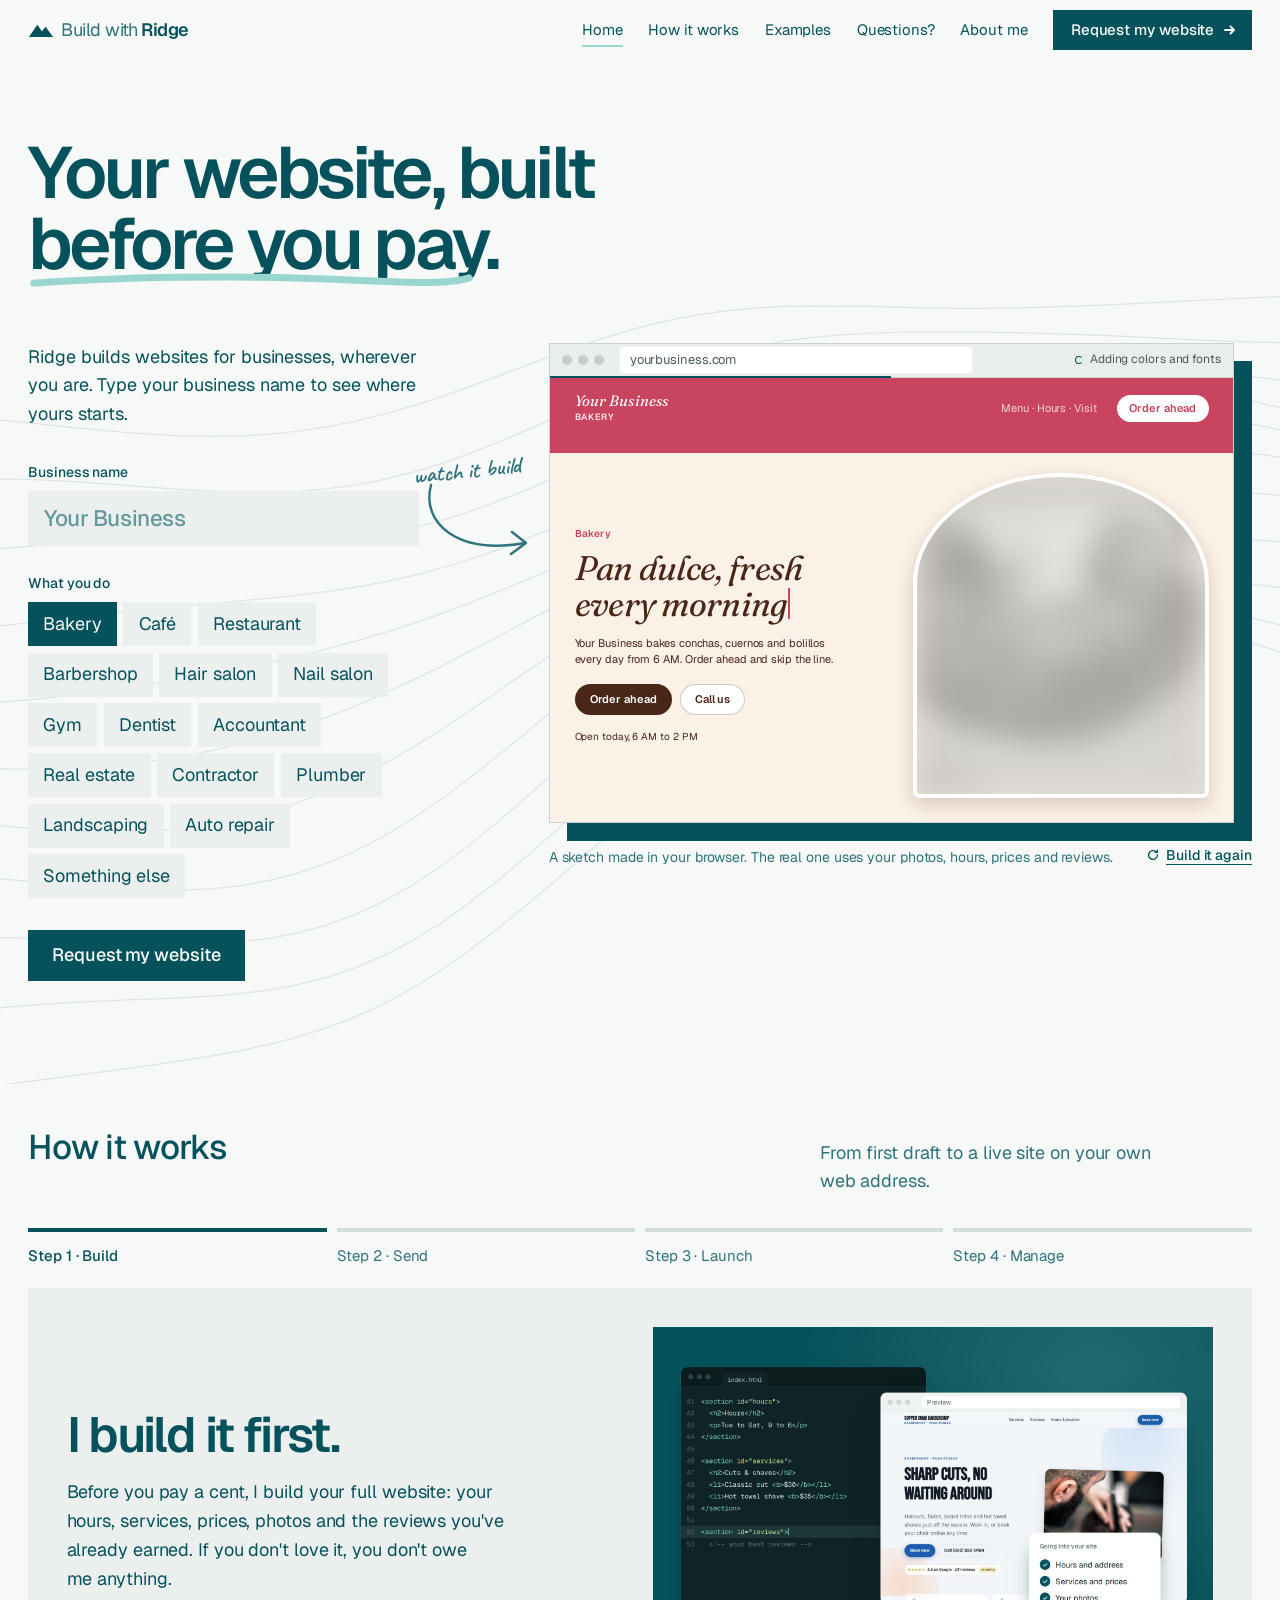
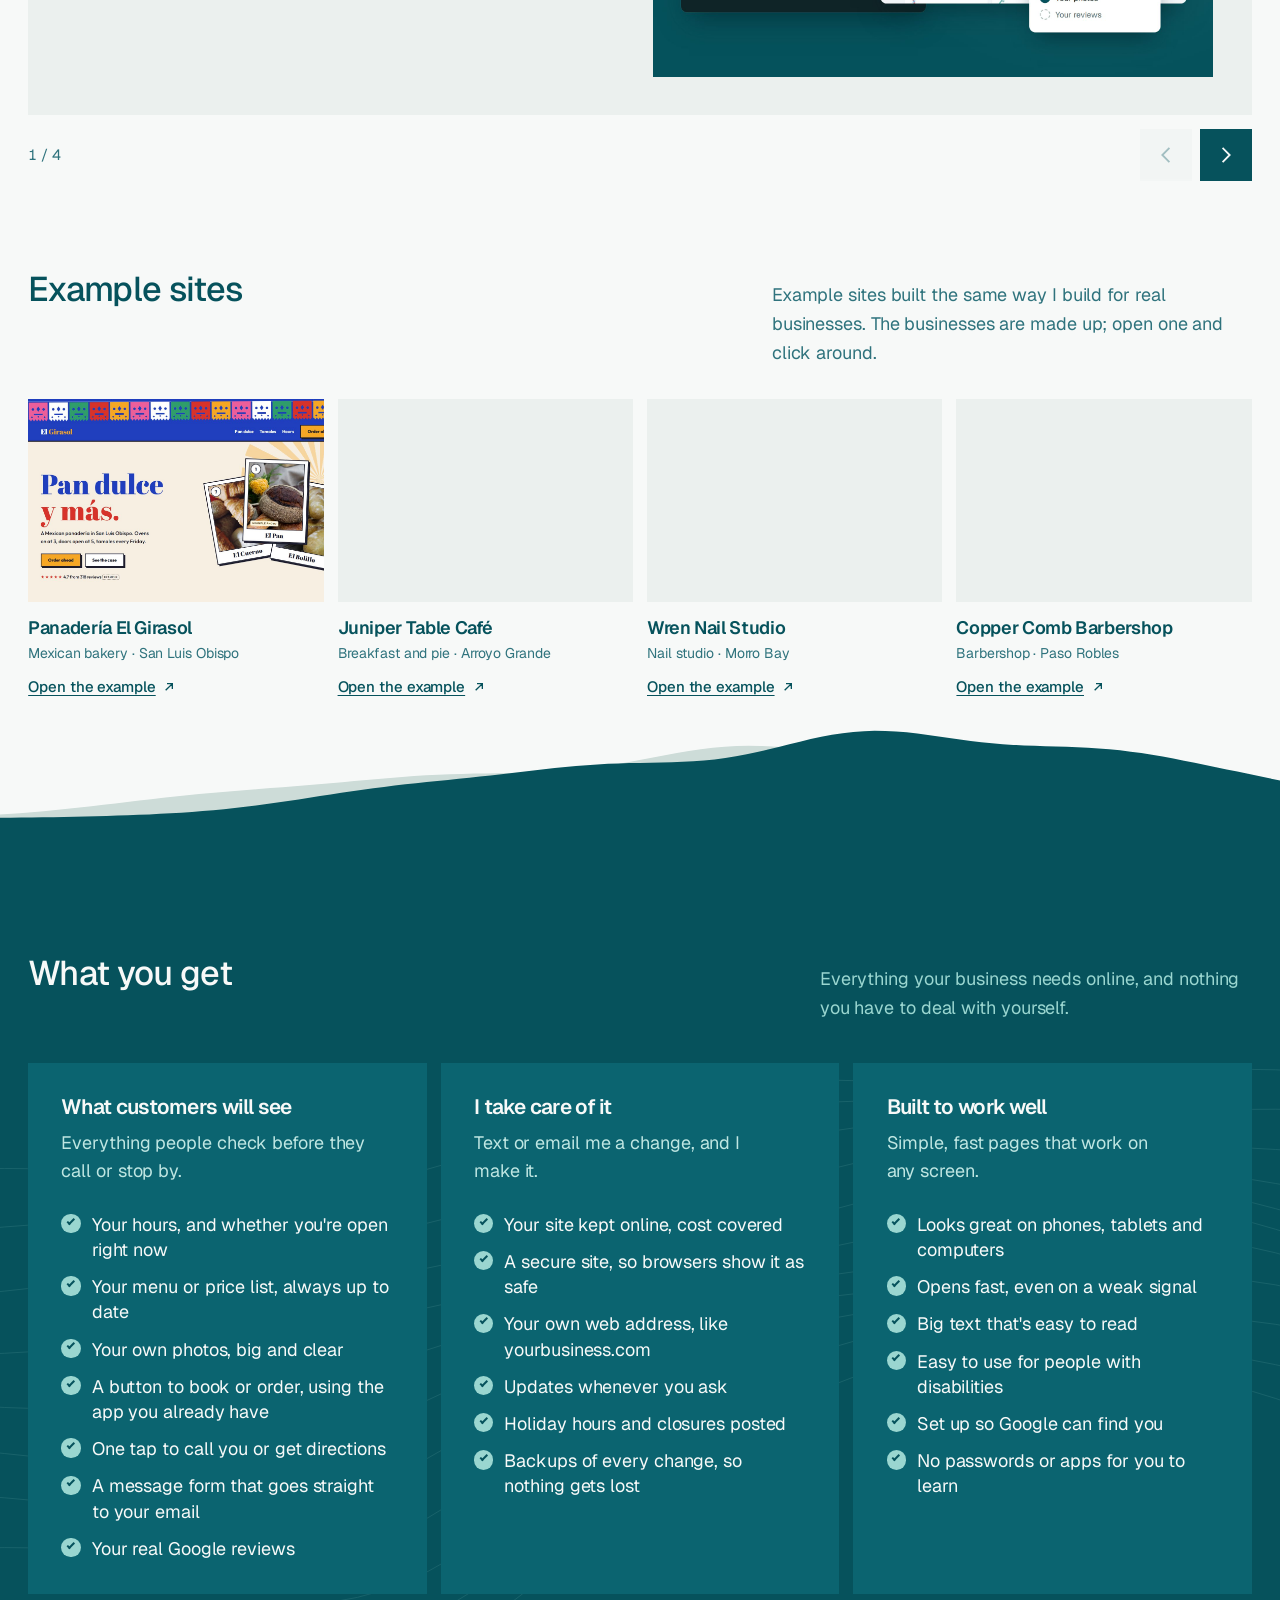
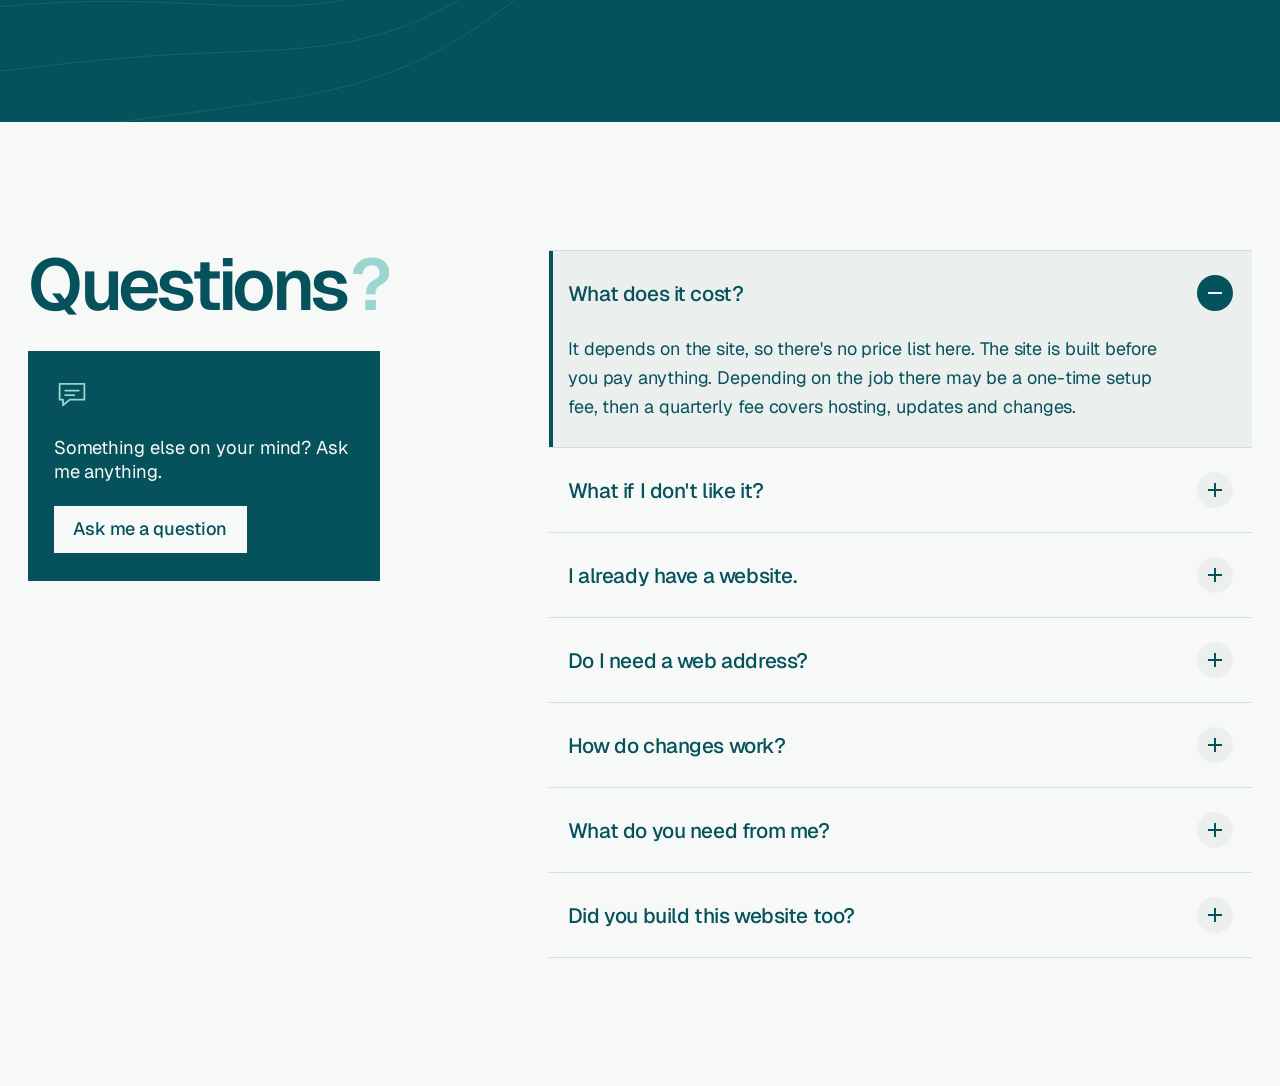
==== commit 1adf267c: "Sketch: "make it real" offer bar after someone builds their own - Once a visitor has typed a name or" ====
--- a/index.html
+++ b/index.html
@@ -37,7 +37,7 @@
 <link rel="preconnect" href="https://fonts.gstatic.com" crossorigin>
 <link href="https://fonts.googleapis.com/css2?family=Caveat:wght@600&family=Geist:wght@400;500;600&display=swap" rel="stylesheet">
 <link href="https://fonts.googleapis.com/css2?family=Alfa+Slab+One&family=Anton&family=Archivo+Black&family=Big+Shoulders+Display:wght@800&family=Cormorant+Garamond:ital,wght@0,500;1,500&family=DM+Serif+Display&family=Figtree:wght@400;600;800&family=Fraunces:ital,wght@0,600;1,600&family=Libre+Baskerville:wght@400;700&family=Playfair+Display:ital,wght@1,400&family=Young+Serif&display=swap" rel="stylesheet" media="print" onload="this.media='all'">
-<link rel="stylesheet" href="styles.css?v=8">
+<link rel="stylesheet" href="styles.css?v=9">
 <script>document.documentElement.classList.add('js')</script>
 </head>
 <body>
@@ -116,6 +116,9 @@
           <span class="mini-badge mini-piece" style="--k:5" id="mini-badge"></span>
         </div>
       </div>
+      <div class="mini-cta" id="mini-cta">
+        <div class="mini-cta-in"><p class="mini-cta-text" id="cta-text"></p><button type="button" class="mini-cta-btn" id="cta-btn"></button></div>
+      </div>
     </div>
     <div class="watch" aria-hidden="true"><span class="watch-text">watch it build</span><svg class="watch-arrow" viewBox="0 0 120 96"><path d="M14 8 C 4 46, 40 78, 108 66"/><path d="M95 55 L109 66 L94 77"/></svg></div>
     </div>
@@ -322,6 +325,7 @@
     <label class="rq-label" for="rq-message">Anything I should know? <span class="rq-opt">(optional)</span></label>
     <textarea class="field field--small rq-message" id="rq-message" name="message" rows="3" placeholder="Your current website, what you'd like on it, questions…"></textarea>
     <input type="checkbox" name="botcheck" tabindex="-1" autocomplete="off" aria-hidden="true" hidden>
+    <input type="hidden" name="design">
     <p class="rq-error" role="alert" hidden>That didn't send. Please try again, or email michaels.web.design1@gmail.com.</p>
     <button class="rq-send" type="submit">Send request</button>
   </form>
@@ -332,7 +336,7 @@
   </div>
 </dialog>
 
-<script src="kinds.js?v=7" defer></script>
-<script src="app.js?v=7" defer></script>
+<script src="kinds.js?v=8" defer></script>
+<script src="app.js?v=8" defer></script>
 </body>
 </html>
--- a/styles.css
+++ b/styles.css
@@ -855,3 +855,23 @@
 .mini[data-stage="photo"] .mini-btn, .mini[data-stage="photo"] .mini-pill { animation: pop 420ms cubic-bezier(0.2, 1.6, 0.4, 1) both; }
 @keyframes pop { from { scale: 0.85; } to { scale: 1; } }
 @media (prefers-reduced-motion: reduce) { .mini-logo.is-new, .mini[data-stage] * { animation: none !important; } }
+
+/* ---------- "make it real": the offer under the sketch once they've built their own ----------
+   Ridge's own teal so it reads as the offer, not part of the made-up site. Slides open when app.js adds .is-on. */
+.mini-cta { display: grid; grid-template-rows: 0fr; background: var(--field); color: var(--field-ink); transition: grid-template-rows 500ms var(--ease-out); }
+.mini-cta.is-on { grid-template-rows: 1fr; }
+.mini-cta-in { min-height: 0; overflow: hidden; display: flex; align-items: center; gap: 12px 20px; padding: 0 18px; transition: padding 500ms var(--ease-out); }
+.mini-cta.is-on .mini-cta-in { padding: 14px 18px; }
+.mini-cta-text { flex: 1; font-size: 16px; line-height: 1.4; }
+.mini-cta-text strong { font-weight: 600; color: #fff; }
+.mini-cta-btn { flex: none; min-height: 44px; padding: 0 20px; border: 0; background: var(--field-ink); color: var(--field); font: 600 15px/1 var(--font-text); cursor: pointer; transition: background-color 160ms ease, transform 160ms ease; }
+.mini-cta-btn:hover { background: #fff; }
+.mini-cta-btn:active { transform: scale(0.97); }
+.mini-cta-btn:focus-visible { outline: 3px solid var(--field-ink2); outline-offset: 3px; }
+.mini-cta.is-on .mini-cta-in > * { animation: cta-in 520ms var(--ease-out) 120ms both; }
+@keyframes cta-in { from { opacity: 0; translate: 0 8px; } to { opacity: 1; translate: 0 0; } }
+@media (max-width: 47.99em) {
+  .mini-cta-in { flex-direction: column; align-items: stretch; text-align: center; }
+  .mini-cta-btn { min-height: 48px; }
+}
+@media (prefers-reduced-motion: reduce) { .mini-cta, .mini-cta-in { transition: none; } .mini-cta.is-on .mini-cta-in > * { animation: none; } }
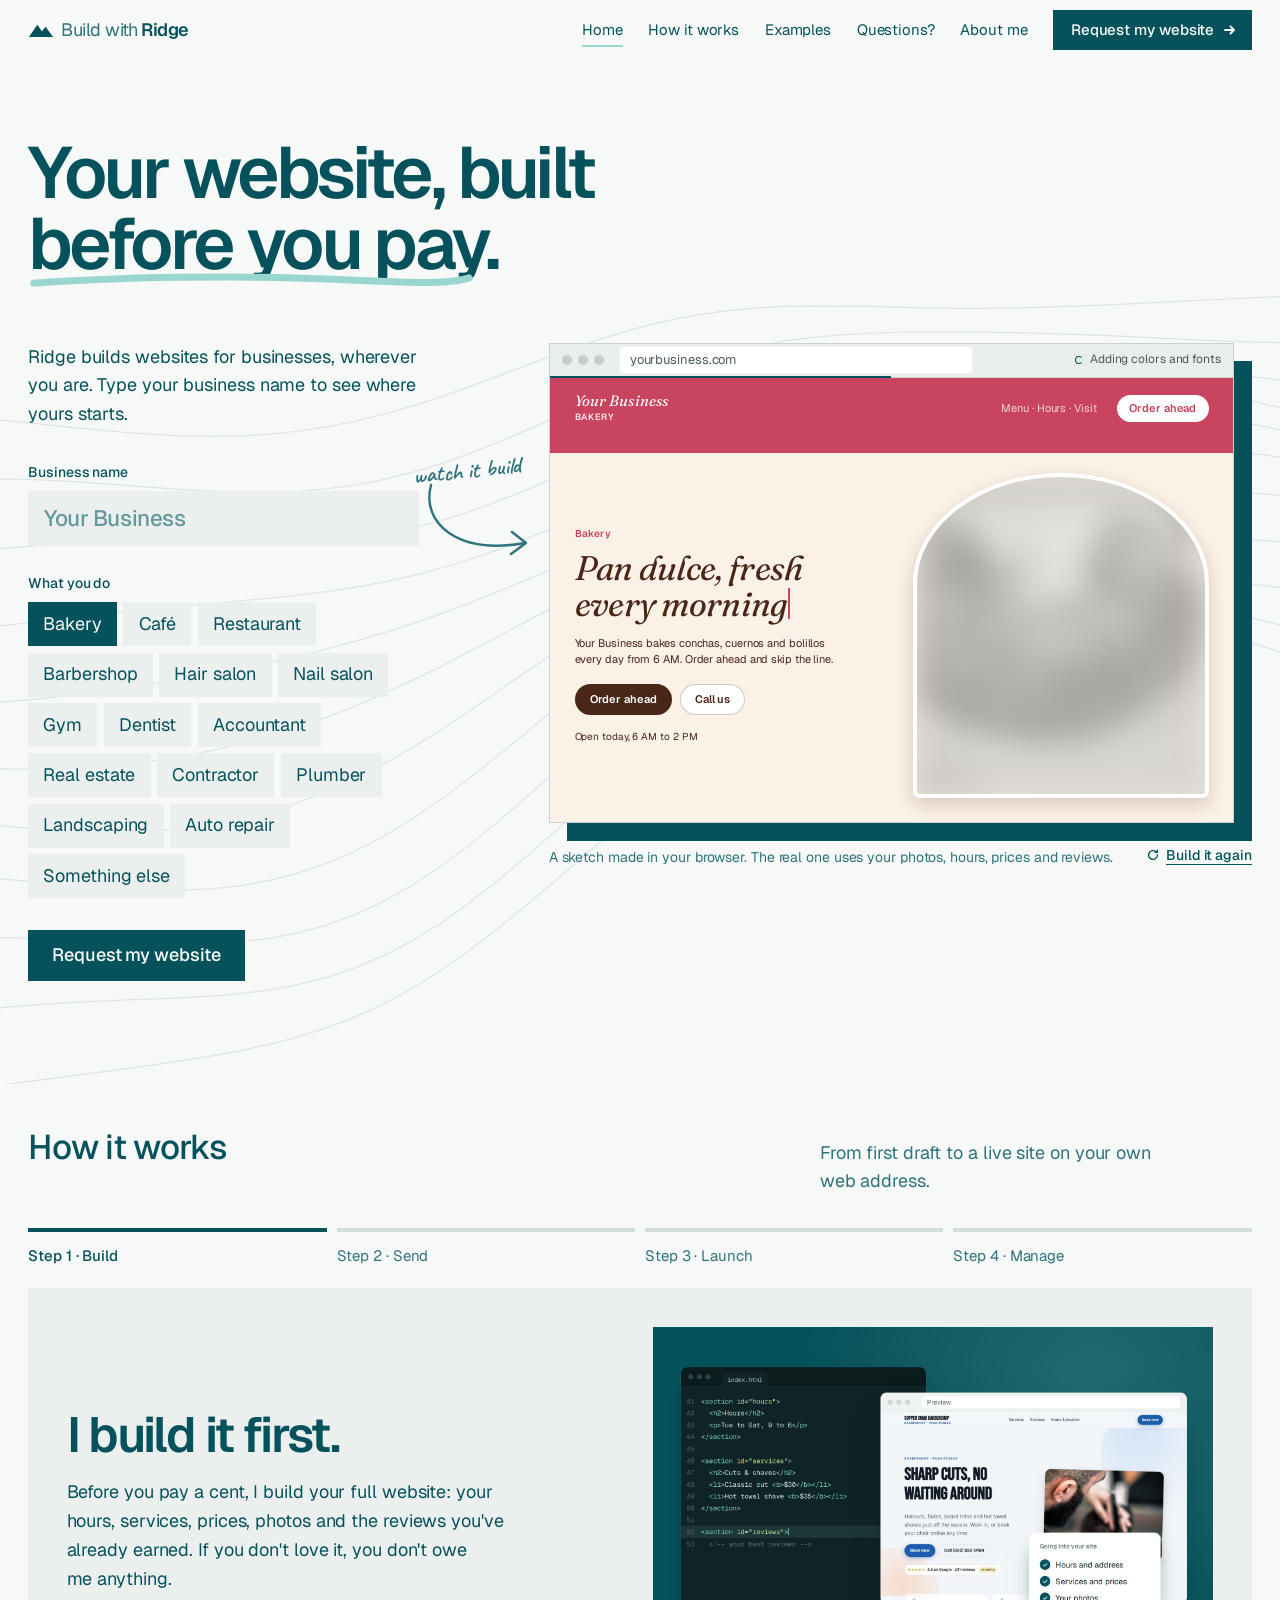
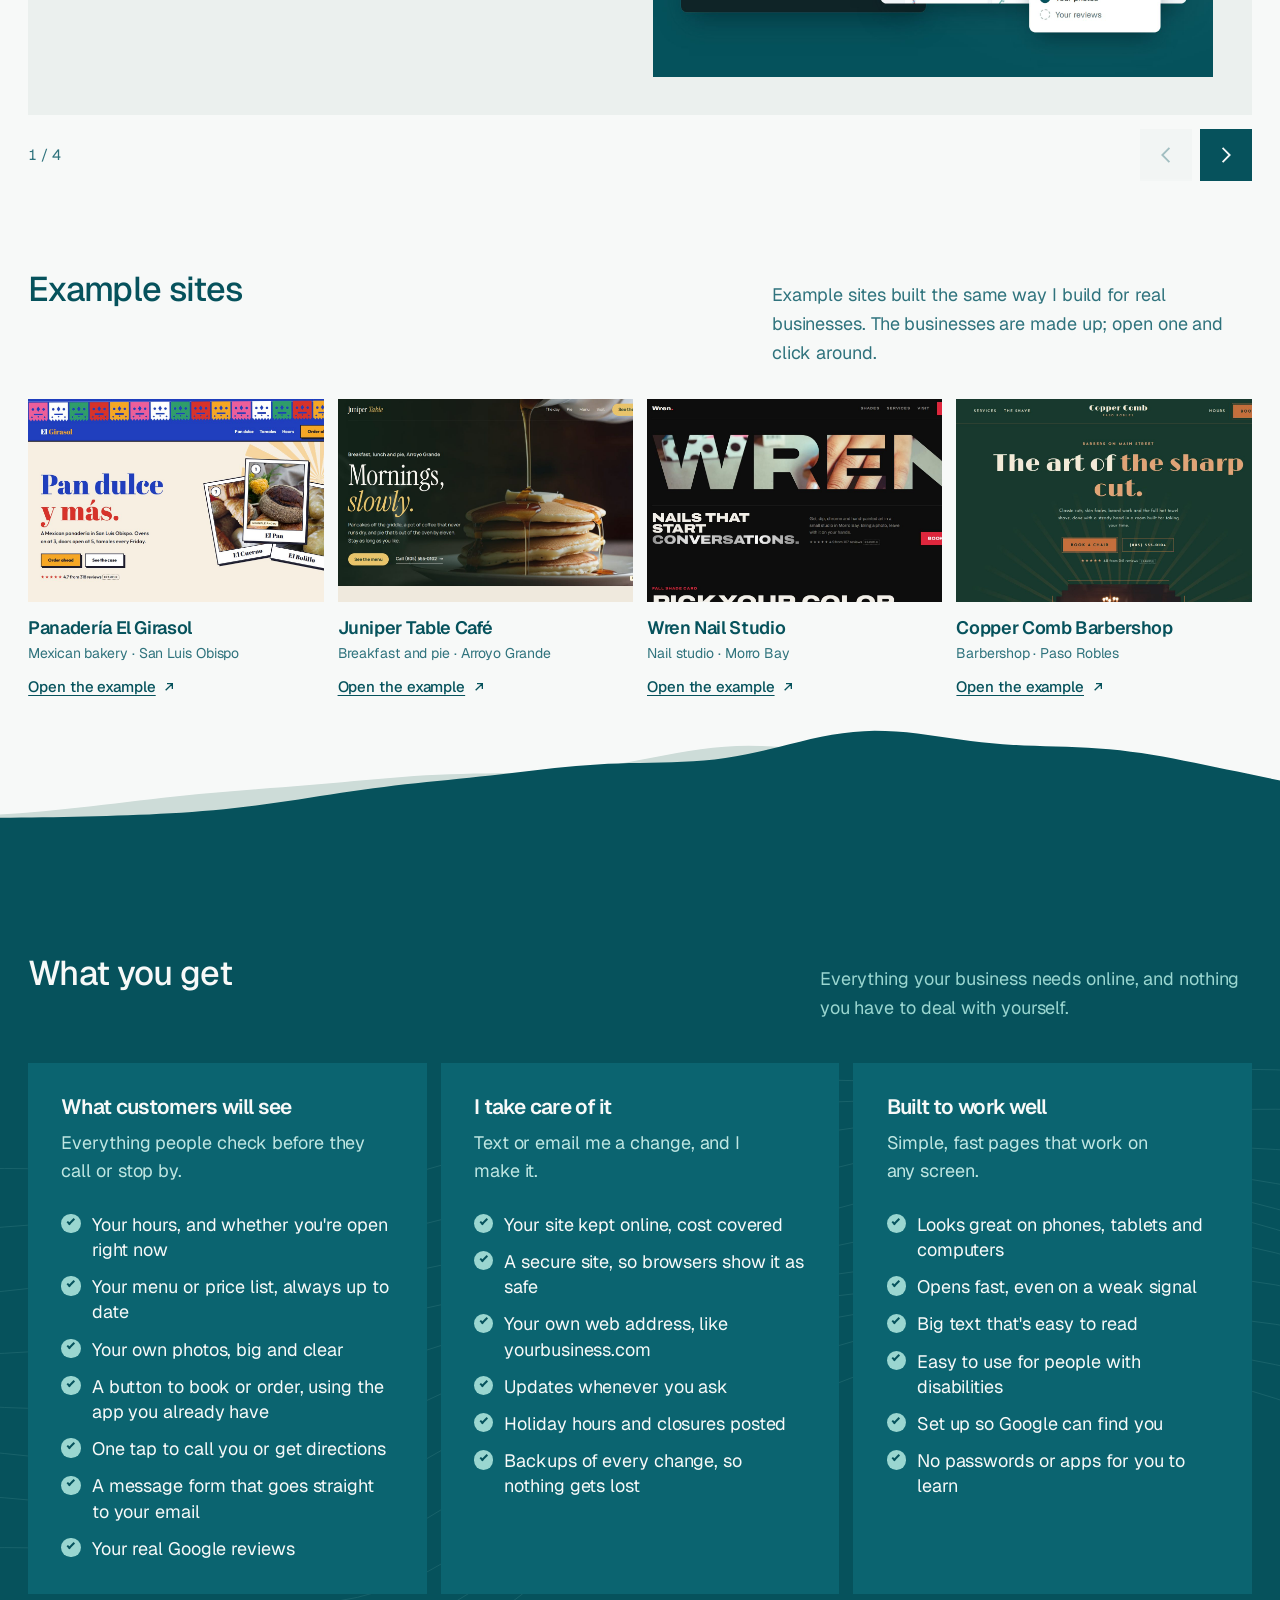
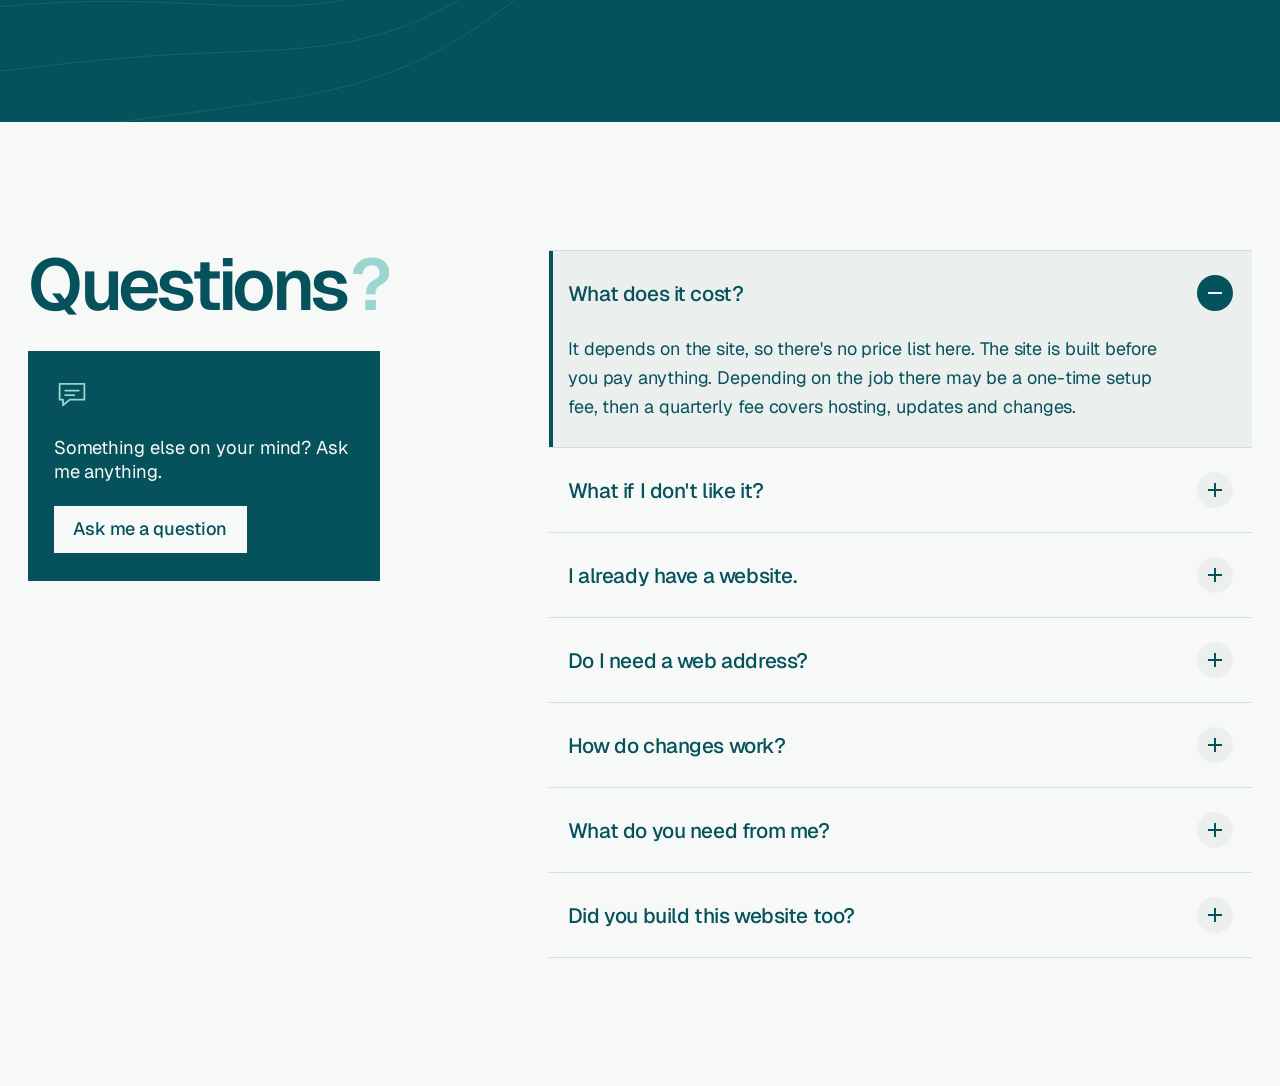
==== commit 7ad074ea: "Sketch: move the "make it real" offer below the sketch so it no longer covers the made-up site Co-Au" ====
--- a/index.html
+++ b/index.html
@@ -37,7 +37,7 @@
 <link rel="preconnect" href="https://fonts.gstatic.com" crossorigin>
 <link href="https://fonts.googleapis.com/css2?family=Caveat:wght@600&family=Geist:wght@400;500;600&display=swap" rel="stylesheet">
 <link href="https://fonts.googleapis.com/css2?family=Alfa+Slab+One&family=Anton&family=Archivo+Black&family=Big+Shoulders+Display:wght@800&family=Cormorant+Garamond:ital,wght@0,500;1,500&family=DM+Serif+Display&family=Figtree:wght@400;600;800&family=Fraunces:ital,wght@0,600;1,600&family=Libre+Baskerville:wght@400;700&family=Playfair+Display:ital,wght@1,400&family=Young+Serif&display=swap" rel="stylesheet" media="print" onload="this.media='all'">
-<link rel="stylesheet" href="styles.css?v=9">
+<link rel="stylesheet" href="styles.css?v=10">
 <script>document.documentElement.classList.add('js')</script>
 </head>
 <body>
@@ -116,13 +116,13 @@
           <span class="mini-badge mini-piece" style="--k:5" id="mini-badge"></span>
         </div>
       </div>
-      <div class="mini-cta" id="mini-cta">
-        <div class="mini-cta-in"><p class="mini-cta-text" id="cta-text"></p><button type="button" class="mini-cta-btn" id="cta-btn"></button></div>
-      </div>
     </div>
     <div class="watch" aria-hidden="true"><span class="watch-text">watch it build</span><svg class="watch-arrow" viewBox="0 0 120 96"><path d="M14 8 C 4 46, 40 78, 108 66"/><path d="M95 55 L109 66 L94 77"/></svg></div>
     </div>
     <div class="yours-foot"><p class="yours-note small">A sketch made in your browser. The real one uses your photos, hours, prices and reviews.</p><button type="button" class="build-again small" id="build-again"><svg viewBox="0 0 16 16" width="14" height="14" aria-hidden="true"><path d="M13 8a5 5 0 1 1-1.5-3.6M13 2.5V5h-2.5" fill="none" stroke="currentColor" stroke-width="1.6" stroke-linecap="round" stroke-linejoin="round"/></svg>Build it again</button></div>
+    <div class="mini-cta" id="mini-cta">
+      <div class="mini-cta-in"><p class="mini-cta-text" id="cta-text"></p><button type="button" class="mini-cta-btn" id="cta-btn"></button></div>
+    </div>
   </div>
 </section>
 
--- a/styles.css
+++ b/styles.css
@@ -857,21 +857,21 @@
 @media (prefers-reduced-motion: reduce) { .mini-logo.is-new, .mini[data-stage] * { animation: none !important; } }
 
 /* ---------- "make it real": the offer under the sketch once they've built their own ----------
-   Ridge's own teal so it reads as the offer, not part of the made-up site. Slides open when app.js adds .is-on. */
-.mini-cta { display: grid; grid-template-rows: 0fr; background: var(--field); color: var(--field-ink); transition: grid-template-rows 500ms var(--ease-out); }
+   Sits below the sketch and its note, never on top of the made-up site. Slides open when app.js adds .is-on. */
+.mini-cta { display: grid; grid-template-rows: 0fr; transition: grid-template-rows 500ms var(--ease-out); }
 .mini-cta.is-on { grid-template-rows: 1fr; }
-.mini-cta-in { min-height: 0; overflow: hidden; display: flex; align-items: center; gap: 12px 20px; padding: 0 18px; transition: padding 500ms var(--ease-out); }
-.mini-cta.is-on .mini-cta-in { padding: 14px 18px; }
-.mini-cta-text { flex: 1; font-size: 16px; line-height: 1.4; }
-.mini-cta-text strong { font-weight: 600; color: #fff; }
-.mini-cta-btn { flex: none; min-height: 44px; padding: 0 20px; border: 0; background: var(--field-ink); color: var(--field); font: 600 15px/1 var(--font-text); cursor: pointer; transition: background-color 160ms ease, transform 160ms ease; }
-.mini-cta-btn:hover { background: #fff; }
+.mini-cta-in { min-height: 0; overflow: hidden; display: flex; align-items: center; gap: 12px 24px; border-top: 1px solid transparent; transition: margin 500ms var(--ease-out), padding 500ms var(--ease-out), border-color 500ms ease; }
+.mini-cta.is-on .mini-cta-in { margin-top: 1.1rem; padding-top: 1.1rem; border-top-color: color-mix(in srgb, var(--ink) 18%, transparent); }
+.mini-cta-text { flex: 1; margin: 0; font-size: 17px; line-height: 1.45; color: var(--ink); text-wrap: pretty; }
+.mini-cta-text strong { font-weight: 600; }
+.mini-cta-btn { flex: none; min-height: 3.2rem; padding: 0 1.5rem; border: 0; background: var(--ink); color: var(--bg); font: 500 16px/1 var(--font-text); cursor: pointer; transition: background-color var(--t-hover) ease, transform var(--t-press) var(--ease-out); }
+@media (hover: hover) and (pointer: fine) { .mini-cta-btn:hover { background: var(--muted); } }
 .mini-cta-btn:active { transform: scale(0.97); }
-.mini-cta-btn:focus-visible { outline: 3px solid var(--field-ink2); outline-offset: 3px; }
+.mini-cta-btn:focus-visible { outline: 2px solid var(--ink); outline-offset: 3px; }
 .mini-cta.is-on .mini-cta-in > * { animation: cta-in 520ms var(--ease-out) 120ms both; }
 @keyframes cta-in { from { opacity: 0; translate: 0 8px; } to { opacity: 1; translate: 0 0; } }
 @media (max-width: 47.99em) {
-  .mini-cta-in { flex-direction: column; align-items: stretch; text-align: center; }
+  .mini-cta-in { flex-direction: column; align-items: stretch; }
   .mini-cta-btn { min-height: 48px; }
 }
 @media (prefers-reduced-motion: reduce) { .mini-cta, .mini-cta-in { transition: none; } .mini-cta.is-on .mini-cta-in > * { animation: none; } }
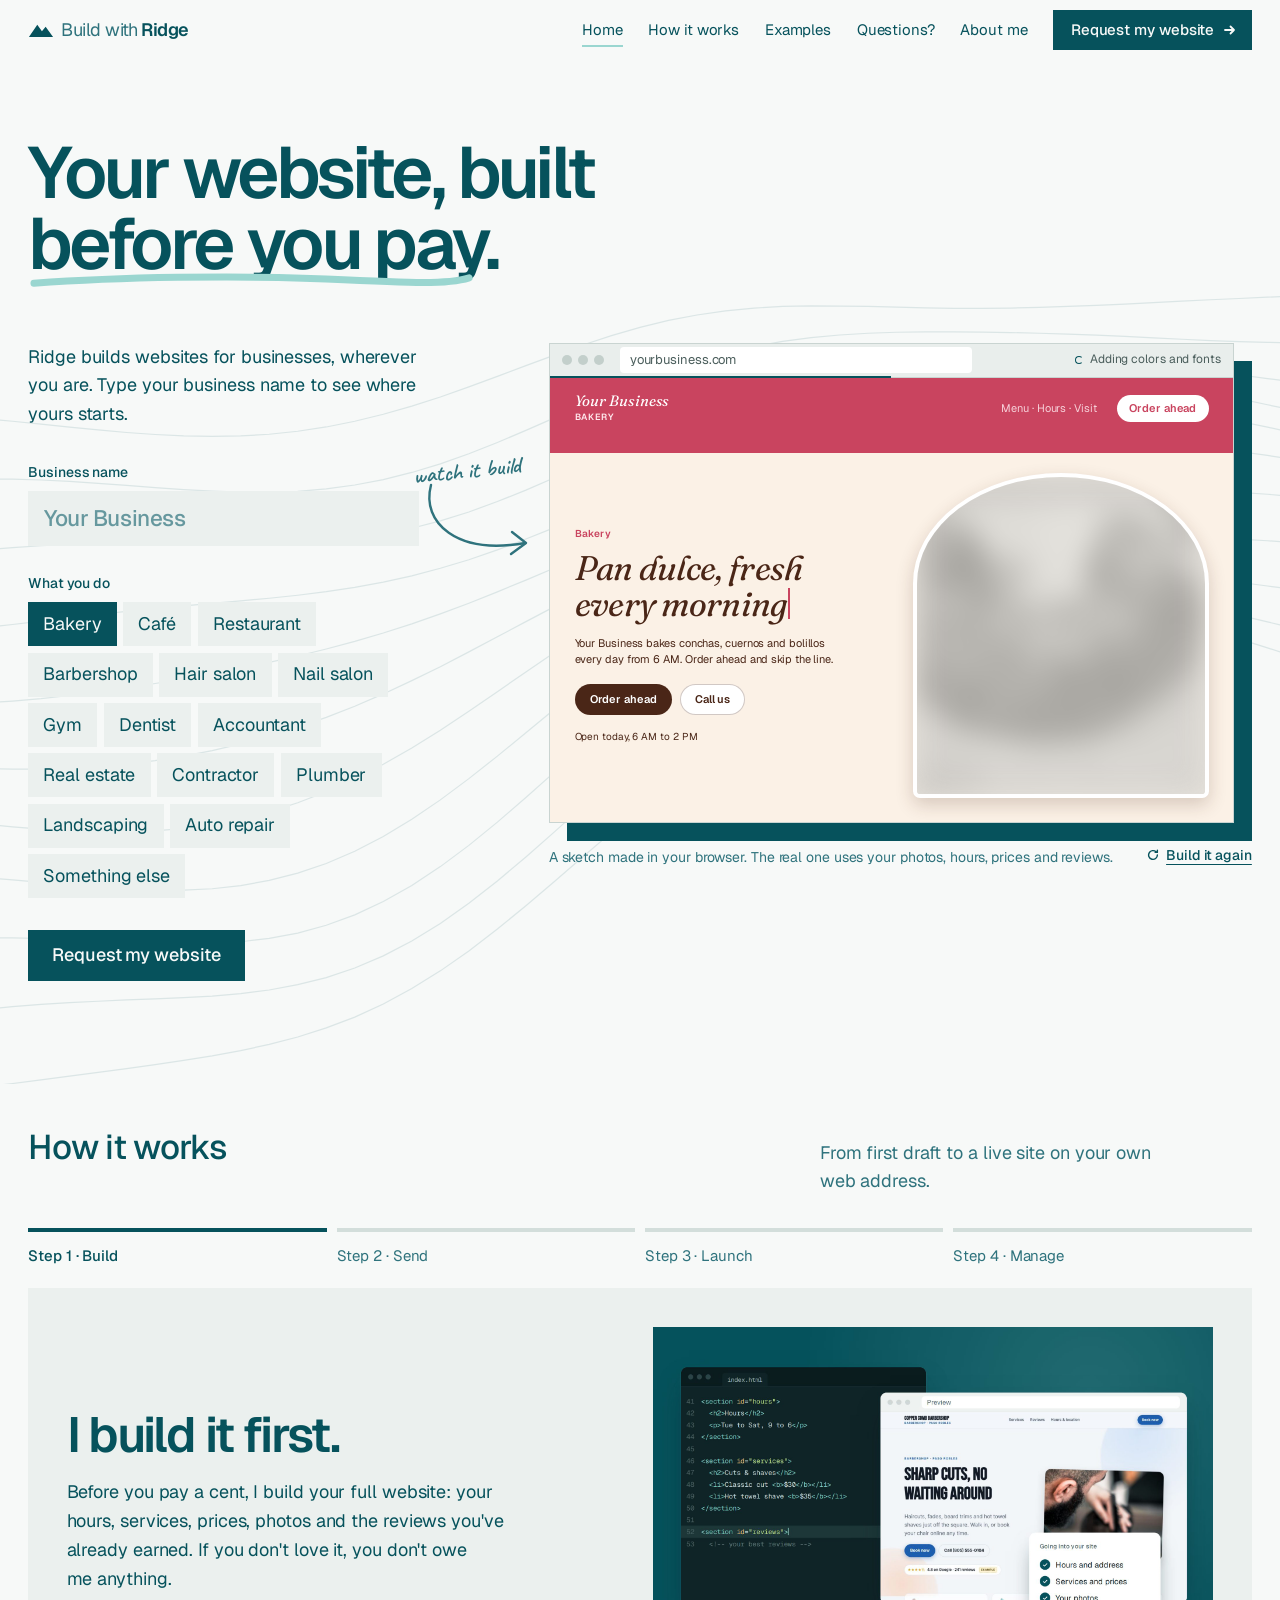
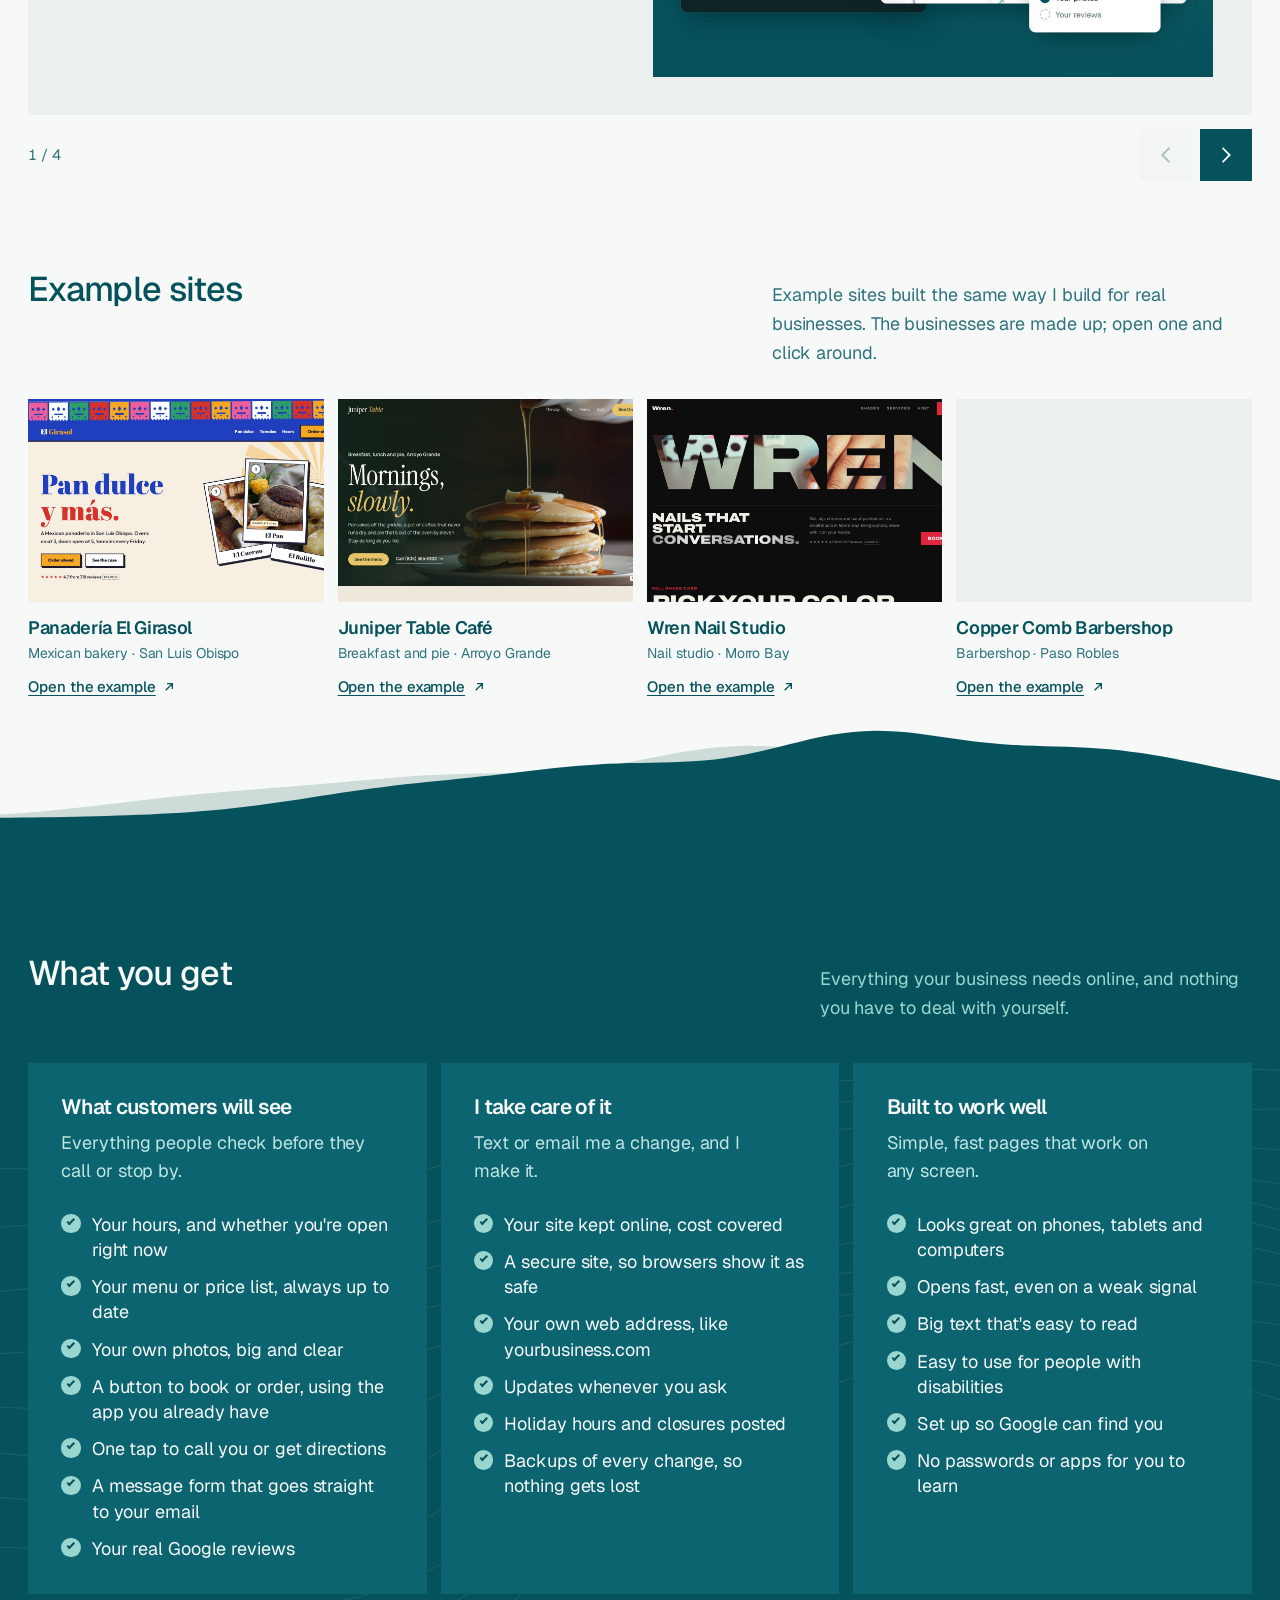
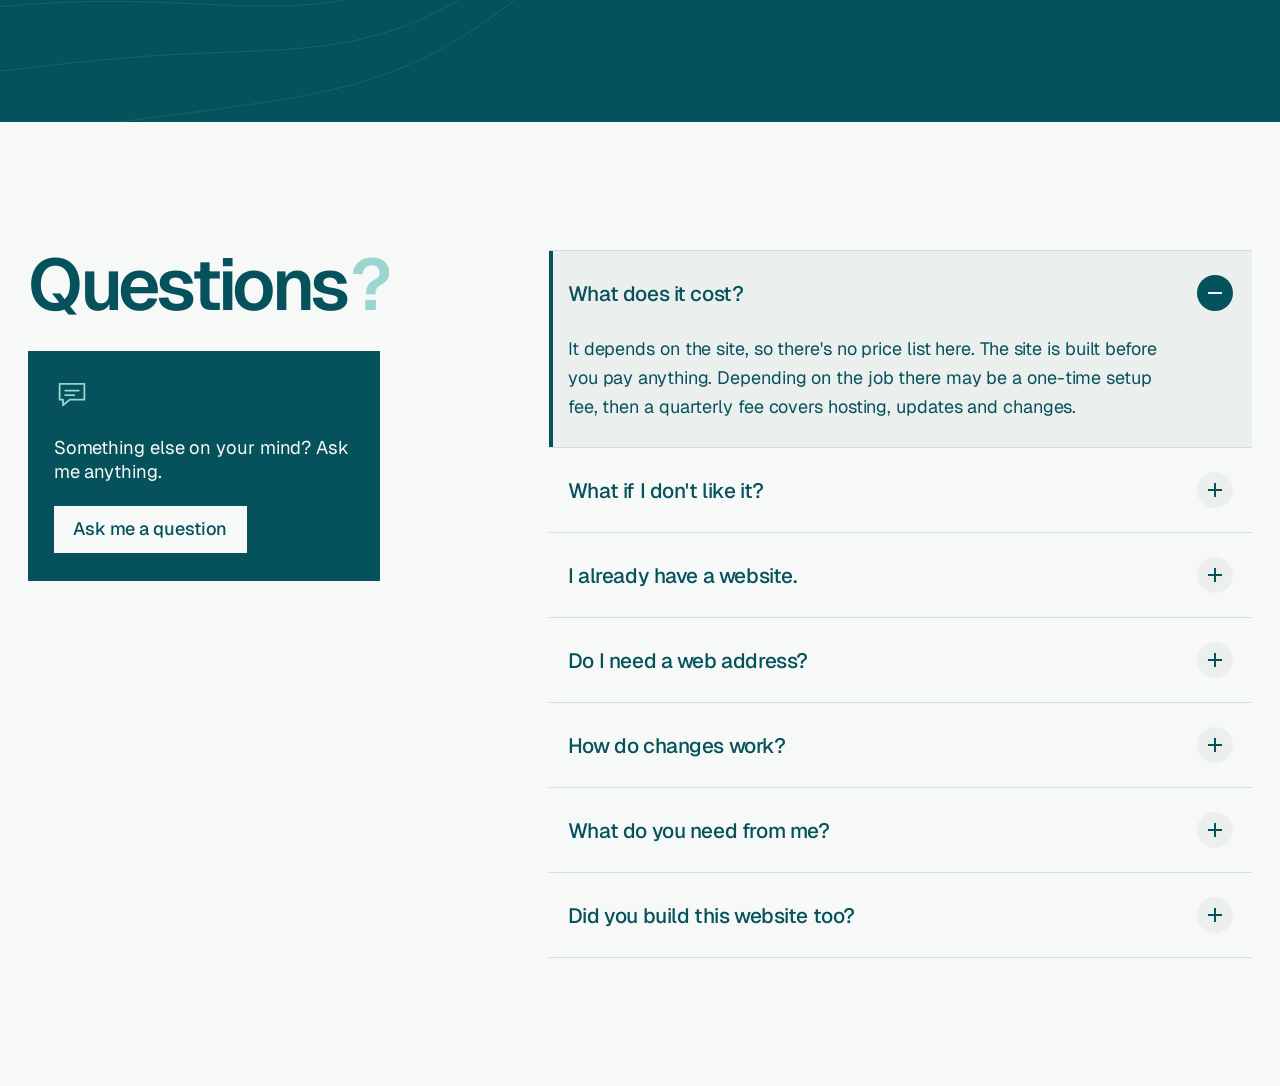
==== commit d0478ead: "Add Cloudflare Web Analytics (visitor counts, no cookies) to every page Co-Authored-By: Claude Opus " ====
--- a/index.html
+++ b/index.html
@@ -338,5 +338,6 @@
 
 <script src="kinds.js?v=8" defer></script>
 <script src="app.js?v=8" defer></script>
+<!-- Cloudflare Web Analytics: visitor counts, no cookies --><script type='module' src='https://static.cloudflareinsights.com/beacon.min.js' data-cf-beacon='{"token": "7d8a91e38ed746dba1ee8d5ddc9d0e8c"}'></script>
 </body>
 </html>
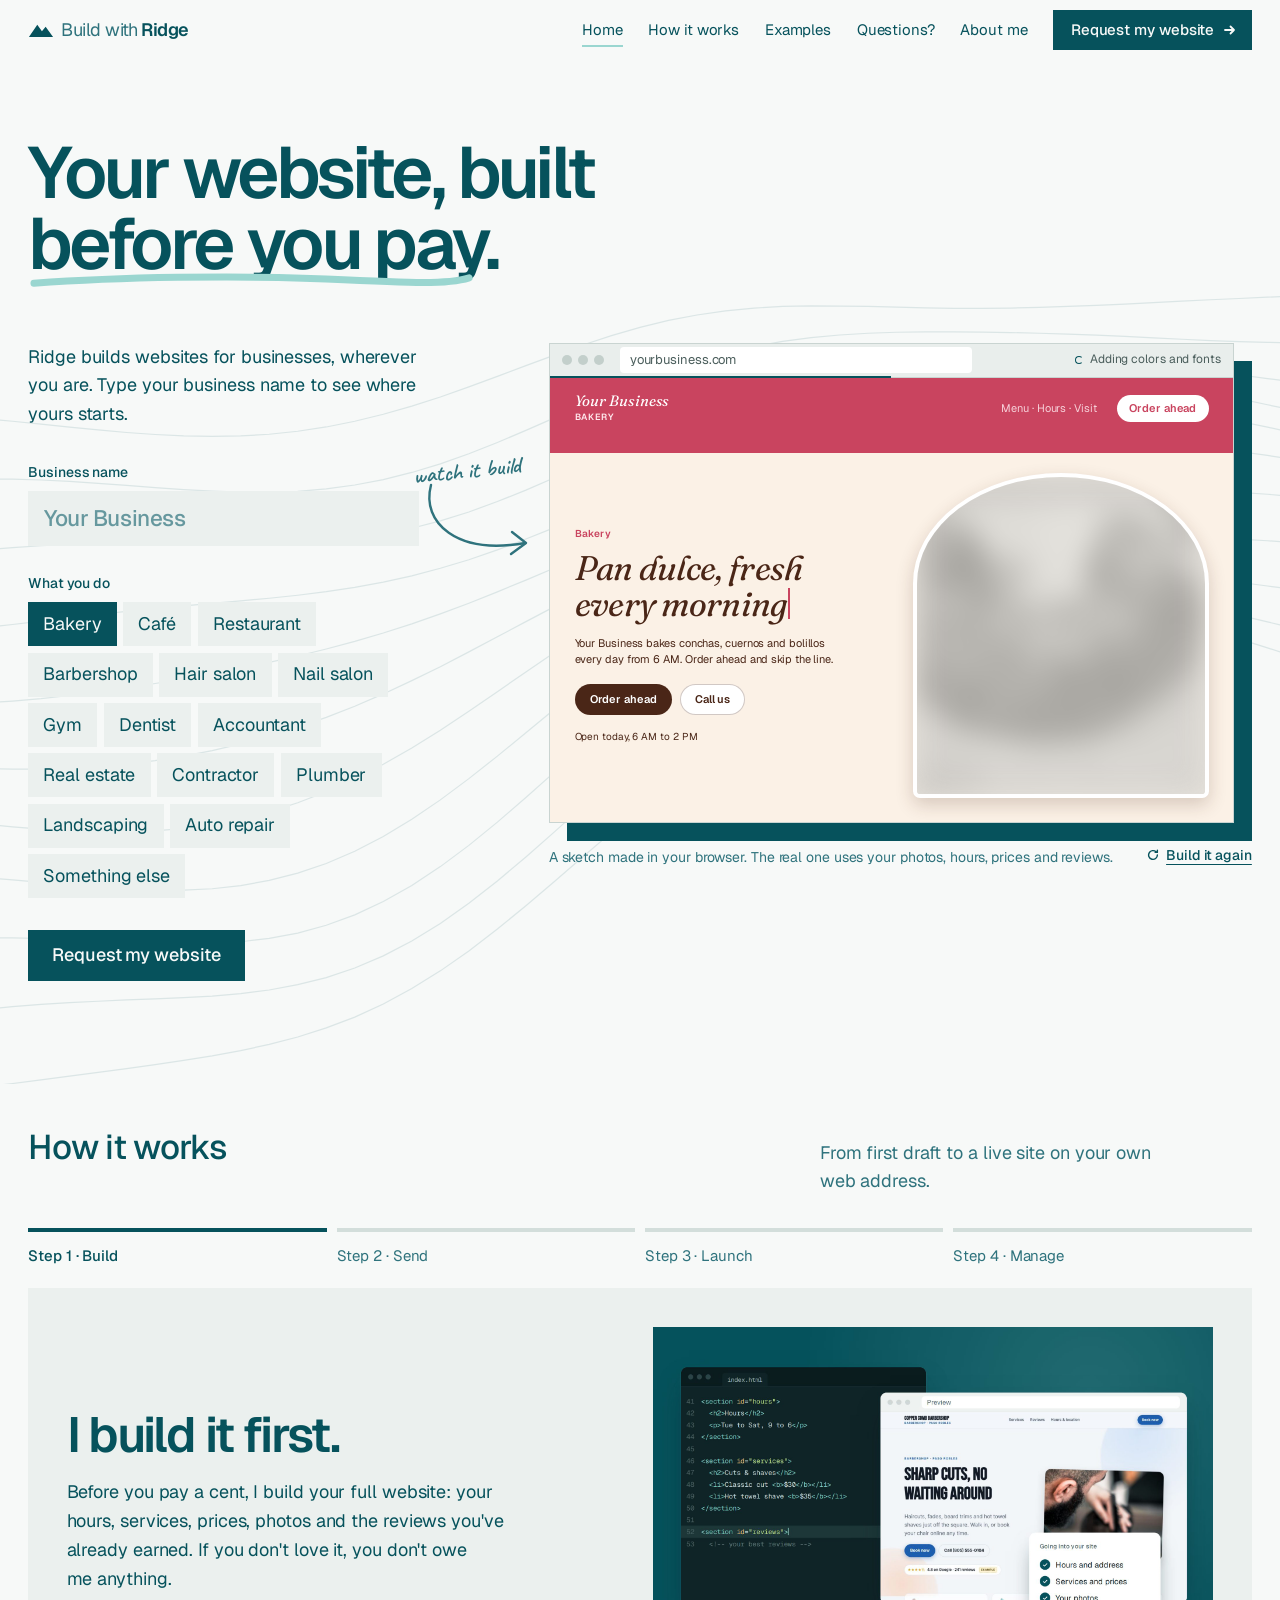
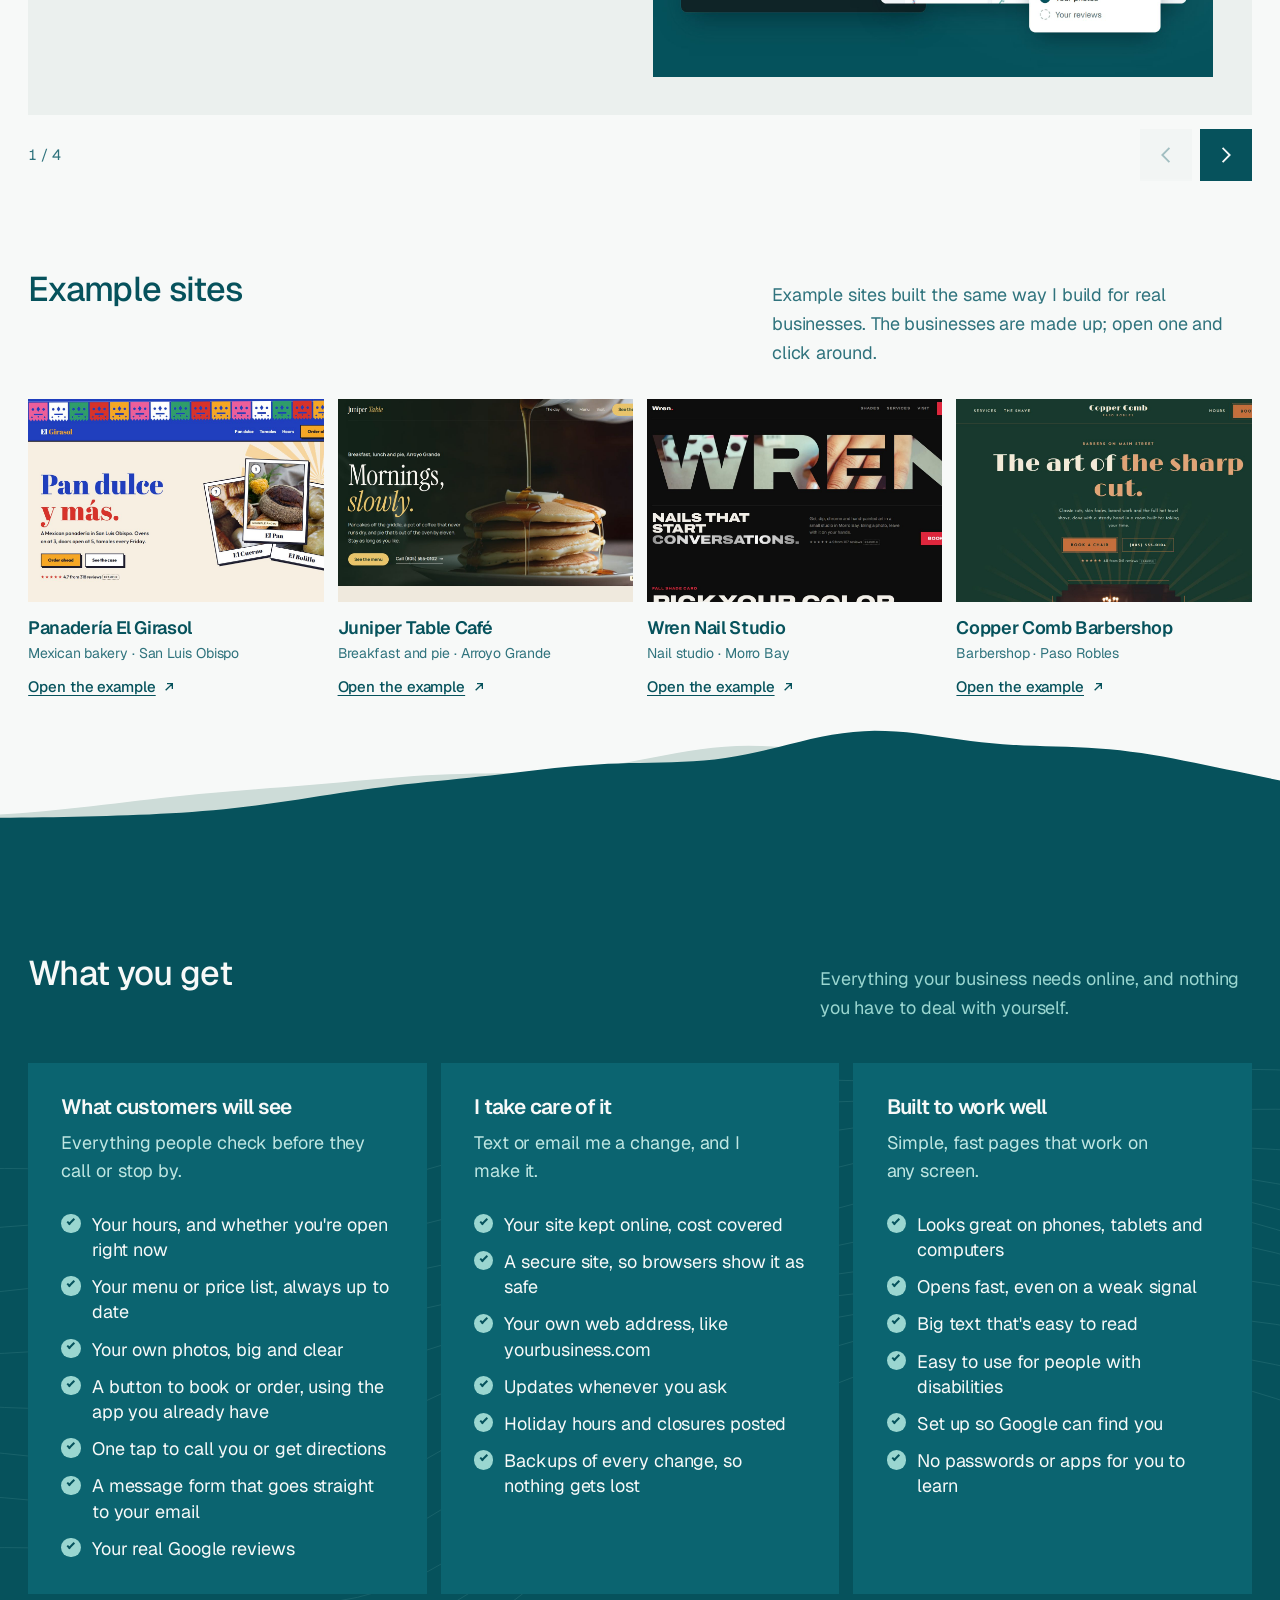
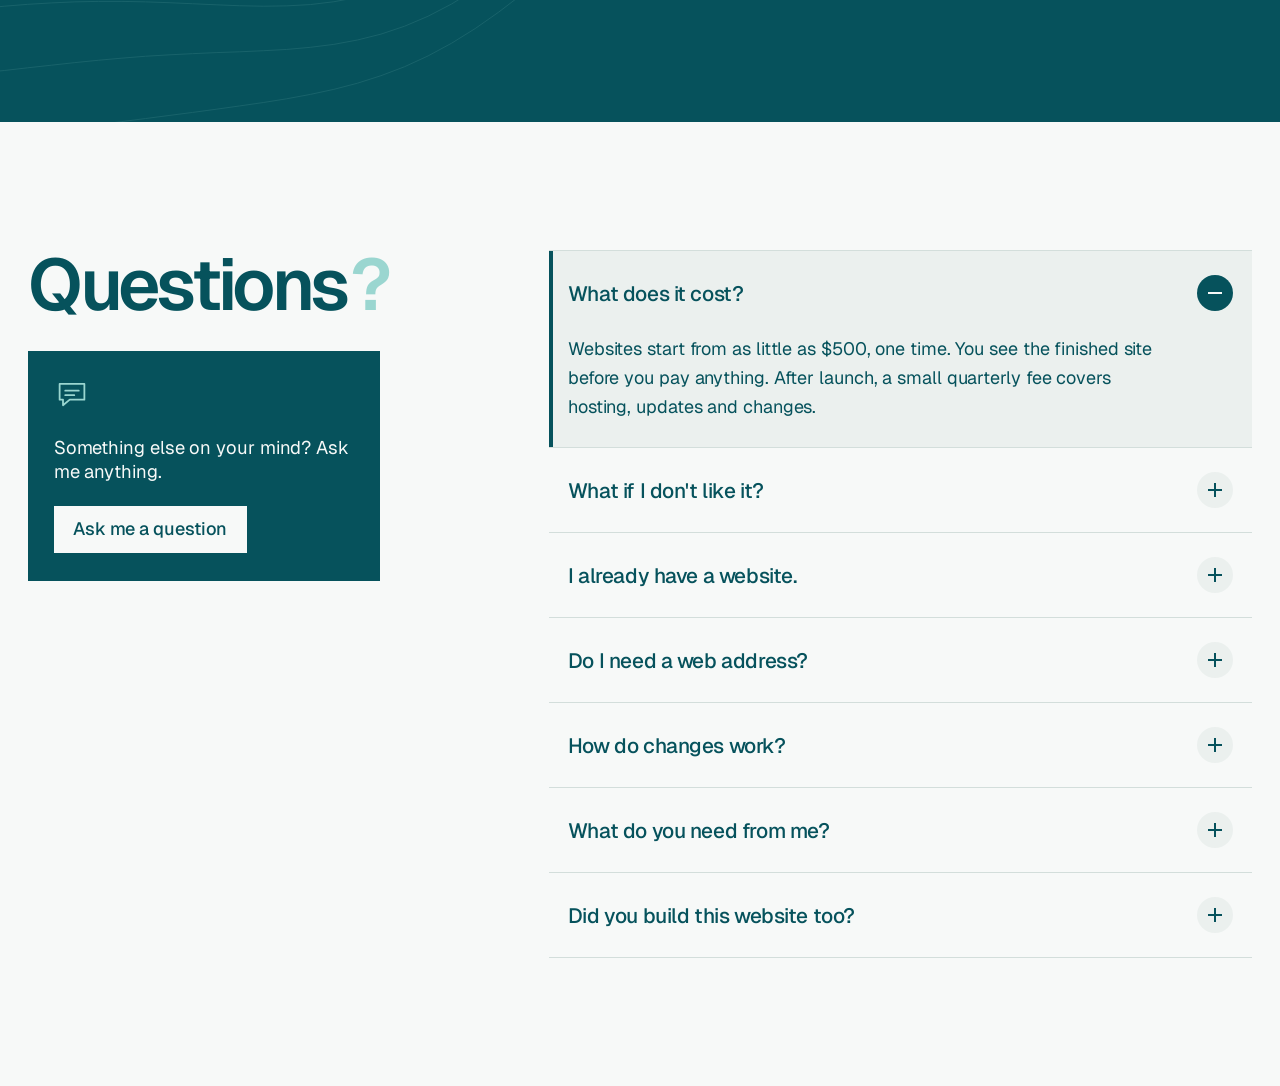
==== commit 659de27c: "Show a starting price: from as little as $500, one time Co-Authored-By: Claude Opus 5.5 <noreply@ant" ====
--- a/index.html
+++ b/index.html
@@ -269,7 +269,7 @@
   <div class="faq-list" data-reveal style="--i:1">
     <details class="faq-item" open>
       <summary><span>What does it cost?</span><i class="faq-icon" aria-hidden="true"></i></summary>
-      <p class="faq-a">It depends on the site, so there's no price list here. The site is built before you pay anything. Depending on the job there may be a one-time setup fee, then a quarterly fee covers hosting, updates and changes.</p>
+      <p class="faq-a">Websites start from as little as $500, one time. You see the finished site before you pay anything. After launch, a small quarterly fee covers hosting, updates and changes.</p>
     </details>
     <details class="faq-item">
       <summary><span>What if I don't like it?</span><i class="faq-icon" aria-hidden="true"></i></summary>
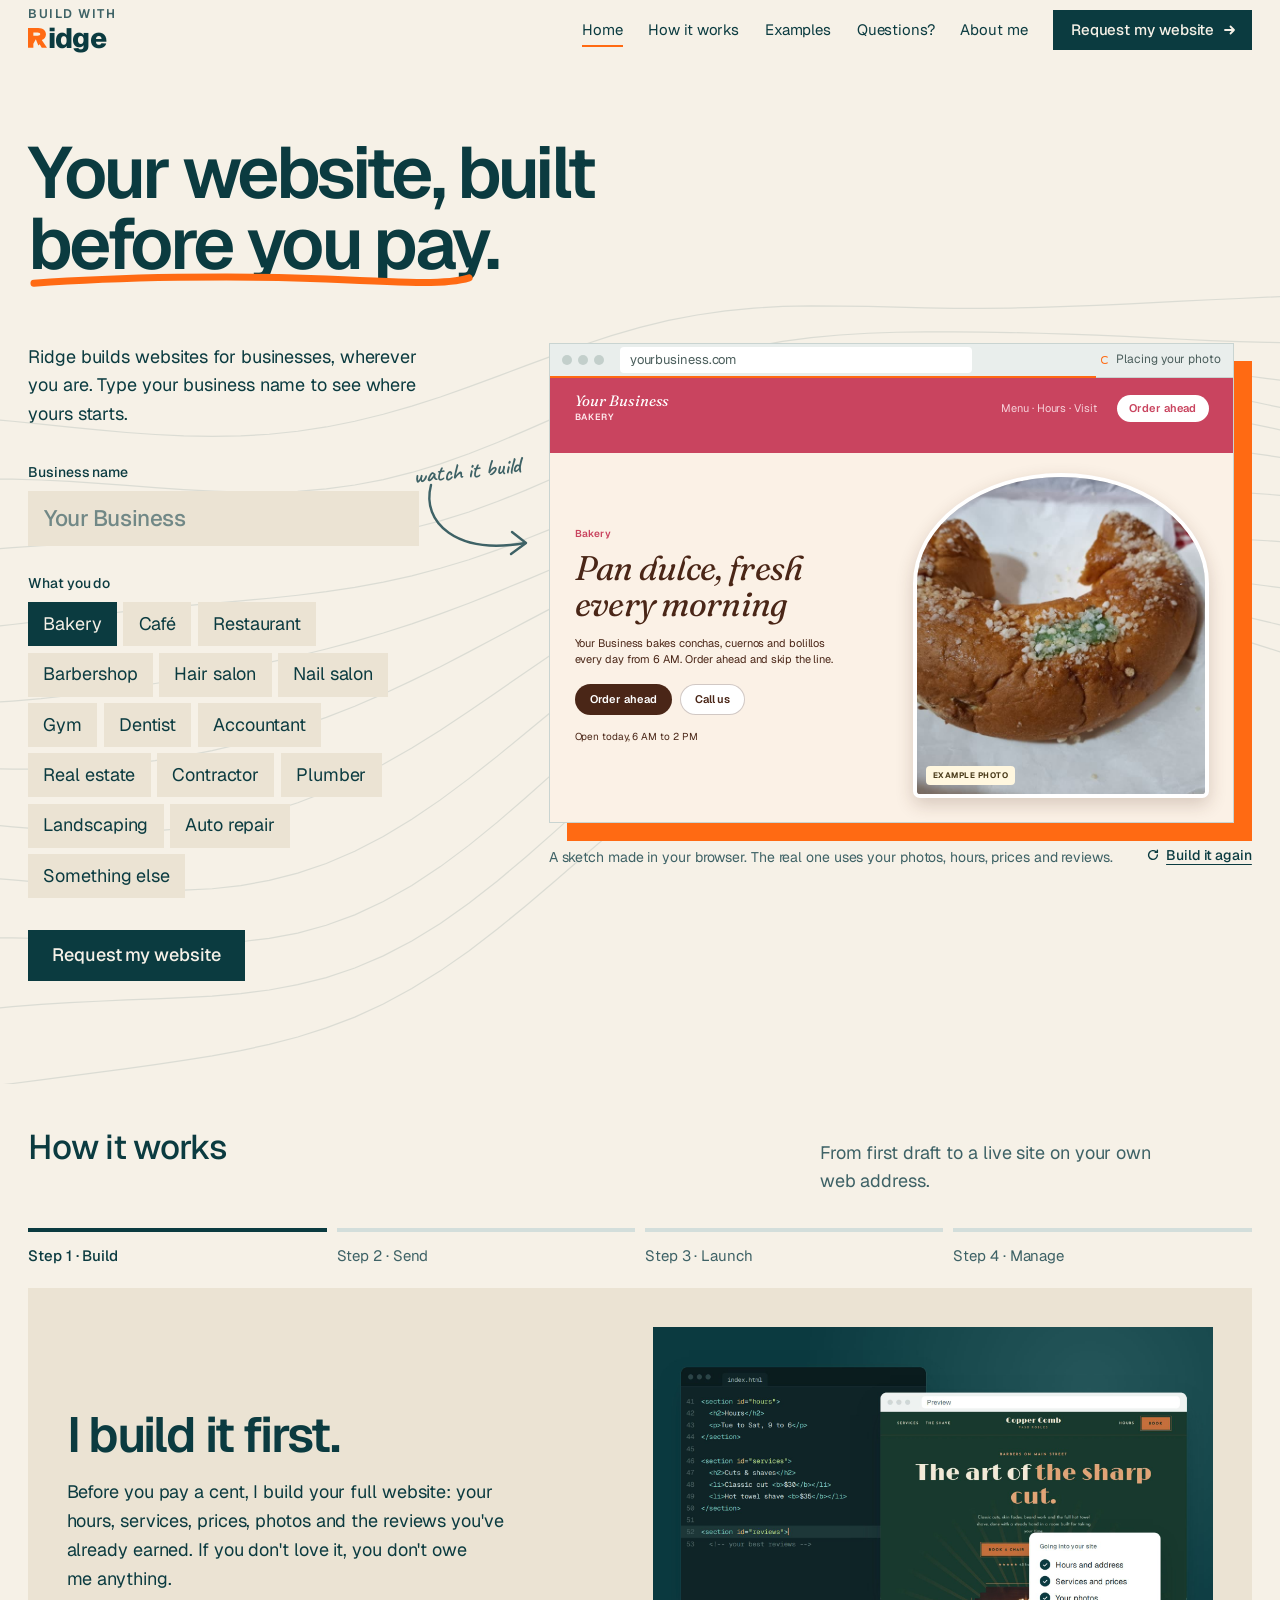
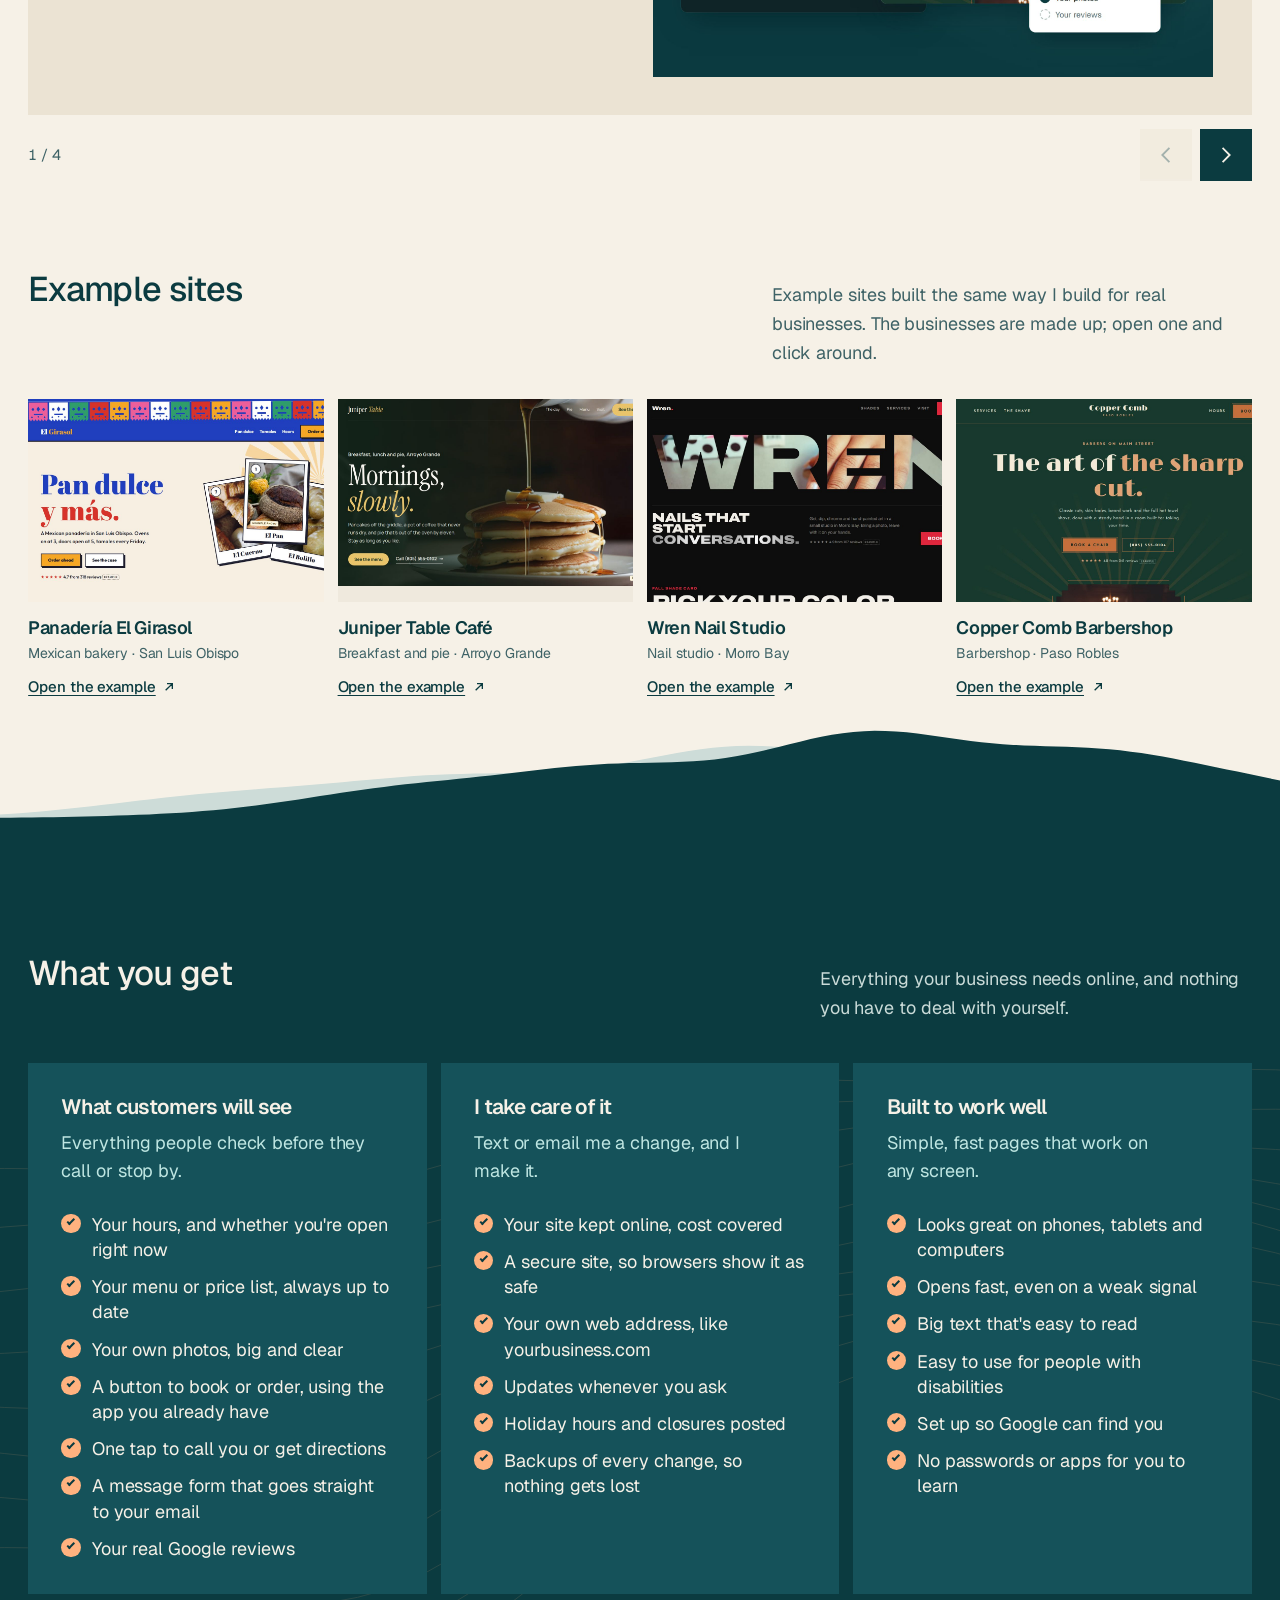
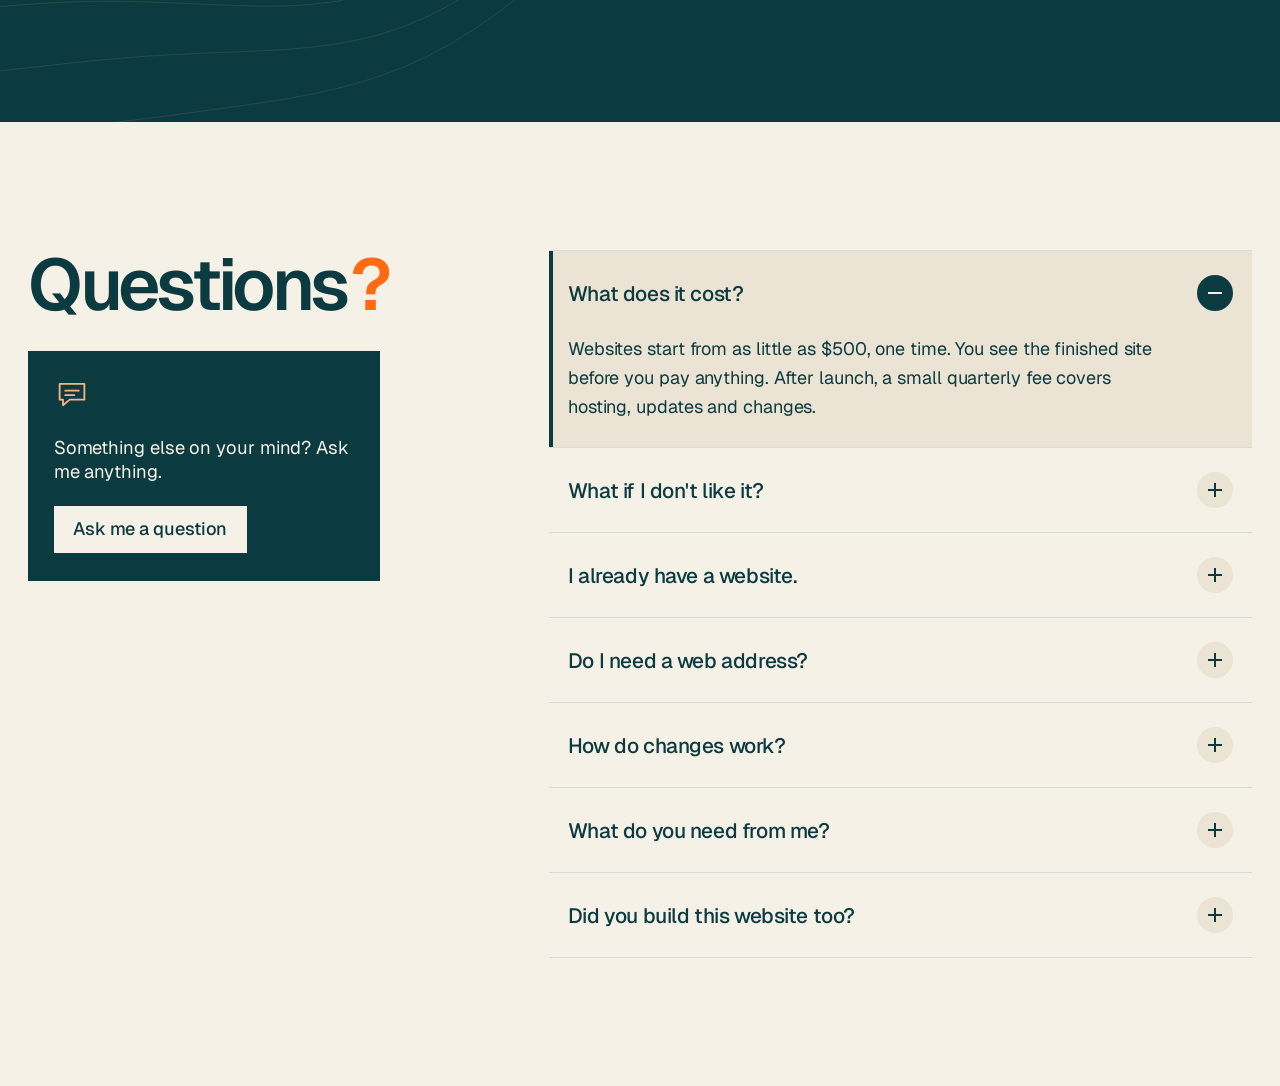
==== commit e8718e12: "New brand: Ridge R logo (poppy orange) on deep ink teal and cream; stacked lockup in the bar, new fa" ====
--- a/index.html
+++ b/index.html
@@ -9,12 +9,12 @@
 <meta property="og:site_name" content="Build with Ridge">
 <meta property="og:title" content="Build with Ridge: your website, built before you pay">
 <meta property="og:description" content="I build your website first and show it to you. You only pay if you love it.">
-<meta property="og:image" content="https://buildwithridge.com/img/share.jpg">
+<meta property="og:image" content="https://buildwithridge.com/img/share.jpg?v=2">
 <meta property="og:image:width" content="1200">
 <meta property="og:image:height" content="630">
 <meta property="og:image:alt" content="Build with Ridge: Your website, built before you pay.">
 <meta name="twitter:card" content="summary_large_image">
-<meta name="theme-color" content="#06525c">
+<meta name="theme-color" content="#0b3b40">
 <link rel="canonical" href="https://buildwithridge.com/">
 <script type="application/ld+json">
 {
@@ -23,7 +23,7 @@
   "name": "Build with Ridge",
   "url": "https://buildwithridge.com/",
   "logo": "https://buildwithridge.com/favicon.svg",
-  "image": "https://buildwithridge.com/img/share.jpg",
+  "image": "https://buildwithridge.com/img/share.jpg?v=2",
   "description": "Website designer in San Luis Obispo, CA. Your website gets built before you pay anything, then hosted and looked after.",
   "email": "michaels.web.design1@gmail.com",
   "founder": { "@type": "Person", "name": "Michael da Silva" },
@@ -32,19 +32,19 @@
   "knowsAbout": ["Website design", "Website hosting", "Small business websites"]
 }
 </script>
-<link rel="icon" href="favicon.svg" type="image/svg+xml">
+<link rel="icon" href="favicon.svg?v=2" type="image/svg+xml">
 <link rel="preconnect" href="https://fonts.googleapis.com">
 <link rel="preconnect" href="https://fonts.gstatic.com" crossorigin>
 <link href="https://fonts.googleapis.com/css2?family=Caveat:wght@600&family=Geist:wght@400;500;600&display=swap" rel="stylesheet">
 <link href="https://fonts.googleapis.com/css2?family=Alfa+Slab+One&family=Anton&family=Archivo+Black&family=Big+Shoulders+Display:wght@800&family=Cormorant+Garamond:ital,wght@0,500;1,500&family=DM+Serif+Display&family=Figtree:wght@400;600;800&family=Fraunces:ital,wght@0,600;1,600&family=Libre+Baskerville:wght@400;700&family=Playfair+Display:ital,wght@1,400&family=Young+Serif&display=swap" rel="stylesheet" media="print" onload="this.media='all'">
-<link rel="stylesheet" href="styles.css?v=10">
+<link rel="stylesheet" href="styles.css?v=15">
 <script>document.documentElement.classList.add('js')</script>
 </head>
 <body>
 <a class="skip" href="#main">Skip to the page</a>
 
 <div class="bar is-on" id="bar">
-  <a class="bar-mark" href="#top"><svg class="bar-peak" viewBox="0 0 28 18" aria-hidden="true"><path d="M1 17 L10 4 L15 11 L19 6 L27 17 Z"/></svg><span class="bar-mark-words"><span class="bar-mark-pre">Build with</span> <span>Ridge</span></span></a>
+  <a class="bar-mark" href="#top" aria-label="Build with Ridge, home"><span class="bar-mark-words" aria-hidden="true"><span class="bar-mark-pre">Build with</span> <span class="bar-ridge"><svg class="bar-peak" viewBox="8 6 50 52"><path fill-rule="evenodd" d="M8 6 H35 C47.5 6 55 13.5 55 22.5 C55 30 50.5 35.5 44 37.5 L58 58 H44 L38.5 48.5 L35 51.5 L28.5 35.5 L22 47 V58 H8 Z M22 17.5 H33 C37.8 17.5 40 19.6 40 22 C40 24.4 37.8 26.5 33 26.5 H22 Z"/></svg>idge</span></span></a>
   <nav class="bar-nav" aria-label="Sections">
     <a class="link" href="#top" aria-current="location">Home</a>
     <a class="link only-wide" href="#how">How it works</a>
@@ -144,28 +144,28 @@
         <h3 class="step-title">I build it first.</h3>
         <p class="step-body">Before you pay a cent, I build your full website: your hours, services, prices, photos and the reviews you've already earned. If you don't love it, you don't owe me anything.</p>
       </div>
-      <div class="step-pic"><img src="img/how/step-build.jpg" width="1920" height="1200" alt="Code for a barbershop site next to a live preview, with hours, services and photos checked off" loading="lazy" decoding="async"></div>
+      <div class="step-pic"><img src="img/how/step-build.jpg?v=2" width="1920" height="1200" alt="Code for a barbershop site next to a live preview, with hours, services and photos checked off" loading="lazy" decoding="async"></div>
     </article>
     <article class="step" id="step-2" role="tabpanel" aria-labelledby="tab-2">
       <div class="step-text">
         <h3 class="step-title">You get a link.</h3>
         <p class="step-body">I send it by text, email or in person. Open it on your phone, computer or tablet, tell me what you'd like changed, and I'll keep changing it until it's right.</p>
       </div>
-      <div class="step-pic"><img src="img/how/step-send.jpg" width="1920" height="1200" alt="A text message with a link to a nail studio's new site, and the owner asking for their own photo up top" loading="lazy" decoding="async"></div>
+      <div class="step-pic"><img src="img/how/step-send.jpg?v=2" width="1920" height="1200" alt="A text message with a link to a nail studio's new site, and the owner asking for their own photo up top" loading="lazy" decoding="async"></div>
     </article>
     <article class="step" id="step-3" role="tabpanel" aria-labelledby="tab-3">
       <div class="step-text">
         <h3 class="step-title">It goes live.</h3>
         <p class="step-body">If you like it, I put it on your own web address, or help you get one in your name.</p>
       </div>
-      <div class="step-pic"><img src="img/how/step-launch.jpg" width="1920" height="1200" alt="A café site open on its own web address, and the same café showing up in a search" loading="lazy" decoding="async"></div>
+      <div class="step-pic"><img src="img/how/step-launch.jpg?v=2" width="1920" height="1200" alt="A café site open on its own web address, and the same café showing up in a search" loading="lazy" decoding="async"></div>
     </article>
     <article class="step" id="step-4" role="tabpanel" aria-labelledby="tab-4">
       <div class="step-text">
         <h3 class="step-title">I look after it.</h3>
         <p class="step-body">One quarterly fee covers hosting, updates and changes. New hours, a new price list, a holiday closure: text or email me and it's done.</p>
       </div>
-      <div class="step-pic"><img src="img/how/step-manage.jpg" width="1920" height="1200" alt="A café owner texting a holiday closure and the updated hours coming straight back, next to a list of this month's upkeep" loading="lazy" decoding="async"></div>
+      <div class="step-pic"><img src="img/how/step-manage.jpg?v=2" width="1920" height="1200" alt="A café owner texting a holiday closure and the updated hours coming straight back, next to a list of this month's upkeep" loading="lazy" decoding="async"></div>
     </article>
     </div>
     <div class="steps-nav">
--- a/styles.css
+++ b/styles.css
@@ -1,18 +1,20 @@
 /* Ridge, buildwithridge.com
-   Direction: the name as a monument. Teal on paper, Bodoni Moda over Jost. */
+   Brand (2026-10-22): the Ridge R mark in poppy orange, deep ink teal on warm cream, Geist. */
 
 :root {
-  --bg: #f7f9f8;
-  --surface: #ebf0ee;
-  --ink: #06525c;
-  --muted: #2f737d;
-  --accent: #06525c;
-  --accent-ink: #f7f9f8;
-  --field: #06525c;
-  --field-ink: #f7f9f8;
-  --field-ink2: #9ad6d0;   /* the field's own hue, lightened: soft ink on teal */
-  --deep: #043a41;
-  --deep-soft: #a9cfcf;
+  --bg: #f6f1e7;
+  --surface: #ebe3d3;
+  --ink: #0b3b40;
+  --muted: #3e6266;
+  --accent: #0b3b40;
+  --accent-ink: #f6f1e7;
+  --field: #0b3b40;
+  --field-ink: #f6f1e7;
+  --field-ink2: #ffb27f;   /* soft peach: accent text and lines on ink (6.9:1) */
+  --field-soft: #cadbd8;   /* body text on ink, softer than cream */
+  --poppy: #ff6a13;        /* the logo's orange: marks, swash, offset blocks; never small text */
+  --deep: #072a2e;
+  --deep-soft: #a9c4c2;
 
   --font-display: "Geist", "Helvetica Neue", Arial, sans-serif;
   --font-text: "Geist", "Helvetica Neue", Arial, sans-serif;
@@ -145,7 +147,7 @@
 .mini[data-trade="realestate"]  { --m-bg: #f6f5f2; --m-ink: #1d2433; --m-accent: #2e4a7d; }
 .mini[data-trade="plumber"]     { --m-bg: #f3f6f9; --m-ink: #14243a; --m-accent: #1f6fd1; }
 .mini[data-trade="landscaping"] { --m-bg: #f4f6f0; --m-ink: #1e2a1c; --m-accent: #3f7a2f; }
-.mini[data-trade="other"]       { --m-bg: #f6f6f4; --m-ink: #1d2326; --m-accent: #06525c; }
+.mini[data-trade="other"]       { --m-bg: #f6f6f4; --m-ink: #1d2326; --m-accent: #0b3b40; }
 @media (prefers-reduced-motion: no-preference) {
   .mini.is-building .mini-piece { animation: piece 640ms var(--ease-out) both; animation-delay: calc(var(--k) * 80ms); }
 }
@@ -239,9 +241,9 @@
 /* ---------- what's in it: three panels, short checklists ---------- */
 .kit { padding: var(--section) var(--margin); background: var(--field); color: var(--field-ink); }
 .kit-top { display: flex; justify-content: space-between; align-items: baseline; gap: 1rem 2rem; flex-wrap: wrap; margin-bottom: 2.5rem; }
-.kit-intro { color: var(--field-ink2); max-width: 36ch; }
+.kit-intro { color: var(--field-soft); max-width: 36ch; }
 .kit-grid { display: grid; grid-template-columns: repeat(3, minmax(0, 1fr)); gap: 14px; }
-.kit-card { background: #0b6470; padding: clamp(1.5rem, 2.6vw, 2.5rem); }
+.kit-card { background: #15525a; padding: clamp(1.5rem, 2.6vw, 2.5rem); }
 .kit-card-title { font-size: 1.3rem; font-weight: 600; line-height: 1.1; letter-spacing: -0.035em; }
 .kit-card-sum { margin-top: 0.6rem; color: #bfe6e2; }
 .kit-checks { margin-top: 1.6rem; display: grid; gap: 0.75rem; line-height: 1.4; }
@@ -291,7 +293,10 @@
   transform: translateY(-100%); transition: transform 360ms var(--ease-out);
 }
 .bar.is-on { transform: none; }
-.bar-mark { display: inline-flex; align-items: center; gap: 0.45rem; font-weight: 600; font-size: 18px; letter-spacing: -0.03em; text-decoration: none; white-space: nowrap; }
+.bar-mark { display: inline-flex; align-items: center; gap: 0.45rem; font-weight: 600; font-size: 28px; letter-spacing: -0.03em; text-decoration: none; white-space: nowrap; }
+/* stacked lockup everywhere (Michael, 2026-10-22): BUILD WITH small caps over Ridge, the R mark as its first letter */
+.bar-mark-words { display: grid; line-height: 1; }
+.bar-mark-pre { font-size: 12.5px; font-weight: 600; letter-spacing: 0.12em; text-transform: uppercase; margin-bottom: 3px; }
 .bar-nav { display: flex; align-items: center; gap: 1.6rem; font-size: 15px; }
 .bar-btn {
   display: inline-flex; align-items: center; min-height: 40px; padding: 0 1.1rem; background: var(--ink); color: var(--bg);
@@ -365,7 +370,7 @@
 .me-name { position: relative; display: inline-block; white-space: nowrap; }
 .me-swash { position: absolute; left: 0; right: 0.3em; bottom: -0.16em; width: calc(100% - 0.3em); height: 0.2em; overflow: visible; }
 .me-swash { clip-path: inset(-50% 100% -50% 0); animation: swash 1100ms var(--ease-out) 900ms forwards; }
-.me-swash path { fill: none; stroke: var(--field-ink2); stroke-width: 7; stroke-linecap: round; vector-effect: non-scaling-stroke; }
+.me-swash path { fill: none; stroke: var(--poppy); stroke-width: 7; stroke-linecap: round; vector-effect: non-scaling-stroke; }
 @keyframes swash { to { clip-path: inset(-50% -2% -50% 0); } }
 .me-lede { margin-top: 1.8rem; font-size: var(--step-mid); line-height: 1.25; letter-spacing: -0.01em; max-width: 30ch; color: var(--muted); }
 .me-actions { margin-top: 2.2rem; display: flex; flex-wrap: wrap; align-items: center; gap: 1rem 1.6rem; }
@@ -376,9 +381,9 @@
 .me-btn:active { transform: scale(0.97); }
 @media (hover: hover) and (pointer: fine) { .me-btn:hover { background: var(--muted); } }
 
-/* the portrait: a solid teal block offset behind, a spinning badge on the corner */
+/* the portrait: a solid poppy block offset behind, a spinning badge on the corner */
 .me-photo-wrap { position: relative; grid-column: 9 / -1; margin: 0 18px 18px 0; }
-.me-photo-wrap::before { content: ""; position: absolute; inset: 18px -18px -18px 18px; background: var(--field); }
+.me-photo-wrap::before { content: ""; position: absolute; inset: 18px -18px -18px 18px; background: var(--poppy); }
 .me-photo { position: relative; margin: 0; aspect-ratio: 4 / 5; overflow: hidden; background: var(--surface); }
 .me-photo img { width: 100%; height: 100%; object-fit: cover; object-position: 50% 30%; }
 .me-badge { position: absolute; left: -54px; bottom: 36px; width: 128px; height: 128px; }
@@ -392,9 +397,9 @@
 /* business background: a dark band */
 .me-why { display: grid; grid-template-columns: repeat(12, minmax(0, 1fr)); column-gap: var(--gutter); row-gap: 3.5rem; padding: var(--section) var(--margin); background: var(--field); color: var(--field-ink); }
 .me-why-title { grid-column: 1 / span 6; font-size: clamp(2rem, 1rem + 2.6vw, 3.6rem); line-height: 1.02; letter-spacing: -0.04em; font-weight: 600; }
-.me-why-text { grid-column: 8 / -1; display: grid; gap: 1.1em; max-width: 52ch; color: var(--field-ink2); align-self: end; }
+.me-why-text { grid-column: 8 / -1; display: grid; gap: 1.1em; max-width: 52ch; color: var(--field-soft); align-self: end; }
 .me-facts { grid-column: 1 / -1; display: grid; grid-template-columns: repeat(4, minmax(0, 1fr)); gap: 14px; margin: 0; }
-.me-facts div { background: #0b6470; padding: 1.4rem 1.5rem 1.6rem; }
+.me-facts div { background: #15525a; padding: 1.4rem 1.5rem 1.6rem; }
 .me-facts dt { font-size: var(--step-small); color: var(--field-ink2); }
 .me-facts dd { margin: 0.5rem 0 0; font-size: 1.2rem; font-weight: 600; line-height: 1.25; letter-spacing: -0.02em; }
 
@@ -454,7 +459,7 @@
 .yours > :not(.me-topo) { position: relative; }
 .yours-title .me-swash { bottom: -0.12em; }
 .mini-wrap { position: relative; margin: 0 18px 18px 0; }
-.mini-wrap::before { content: ""; position: absolute; inset: 18px -18px -18px 18px; background: var(--field); }
+.mini-wrap::before { content: ""; position: absolute; inset: 18px -18px -18px 18px; background: var(--poppy); }
 .mini-wrap .mini { position: relative; }
 
 @media (hover: hover) and (pointer: fine) {
@@ -478,16 +483,16 @@
 }
 
 /* ---------- the bar, livelier: mark, sliding underlines, a button that sweeps ---------- */
-.bar-peak { width: 26px; height: 17px; fill: var(--ink); transition: transform 420ms var(--ease-out); }
-.bar-mark-pre { font-weight: 400; color: var(--muted); }
+.bar-peak { display: inline-block; height: 0.71em; width: calc(0.71em * 50 / 52); margin-right: 0.03em; fill: var(--poppy); vertical-align: baseline; }
+.bar-ridge { font-weight: 800; white-space: nowrap; }
+.bar-mark-pre { color: var(--muted); }
 .bar-nav .link { position: relative; text-decoration: none; padding: 4px 0; }
 .bar-nav .link::after { content: ""; position: absolute; left: 0; right: 0; bottom: -1px; height: 2px; background: var(--ink); transform: scaleX(0); transform-origin: right; transition: transform 320ms var(--ease-out); }
-.bar-nav .link[aria-current]::after { transform: scaleX(1); background: var(--field-ink2); }
+.bar-nav .link[aria-current]::after { transform: scaleX(1); background: var(--poppy); }
 .bar-btn { position: relative; overflow: hidden; isolation: isolate; gap: 0.5rem; }
 .bar-btn::before { content: ""; position: absolute; inset: 0; z-index: -1; background: var(--muted); transform: translateX(-101%); transition: transform 420ms var(--ease-out); }
 .bar-arrow { width: 16px; height: 16px; fill: none; stroke: currentColor; stroke-width: 1.8; stroke-linecap: round; stroke-linejoin: round; margin-right: -4px; transition: transform 320ms var(--ease-out); }
 @media (hover: hover) and (pointer: fine) {
-  .bar-mark:hover .bar-peak { transform: translateY(-3px); }
   .bar-nav .link:hover::after { transform: scaleX(1); transform-origin: left; }
   .bar-btn:hover { background: var(--ink); }
   .bar-btn:hover::before { transform: none; }
@@ -502,10 +507,8 @@
 @media (prefers-reduced-motion: reduce) { .watch-arrow { animation: none; clip-path: none; } }
 @media (max-width: 63.99em) { .watch { display: none; } }
 @media (max-width: 47.99em) {
-  .bar-mark { font-size: 17px; gap: 0.4rem; }
-  .bar-mark-words { display: grid; line-height: 1; }
-  .bar-mark-pre { font-size: 9.5px; font-weight: 600; letter-spacing: 0.12em; text-transform: uppercase; margin-bottom: 2px; }
-  .bar-peak { width: 20px; height: 13px; }
+  .bar-mark { font-size: 21px; gap: 0.4rem; }
+  .bar-mark-pre { font-size: 9.5px; margin-bottom: 2px; }
   .bar-arrow { display: none; }
 }
 
@@ -513,7 +516,7 @@
 .faq-side { align-self: start; }
 @media (min-width: 48em) { .faq-side { position: sticky; top: 100px; } }
 .faq-title { font-size: clamp(2.6rem, 1rem + 4.4vw, 5.5rem); line-height: 0.95; letter-spacing: -0.05em; font-weight: 600; }
-.faq-q { display: inline-block; color: var(--field-ink2); margin-left: 0.04em; transform-origin: 50% 85%; animation: think 3.6s var(--ease-in-out) infinite; }
+.faq-q { display: inline-block; color: var(--poppy); margin-left: 0.04em; transform-origin: 50% 85%; animation: think 3.6s var(--ease-in-out) infinite; }
 @keyframes think { 0%, 60%, 100% { transform: rotate(0deg); } 70% { transform: rotate(-12deg); } 80% { transform: rotate(9deg); } 90% { transform: rotate(-4deg); } }
 .faq-ask { margin-top: 2rem; max-width: 22rem; background: var(--field); color: var(--field-ink); padding: 1.6rem 1.6rem 1.8rem; }
 .faq-ask-icon { width: 36px; height: 36px; fill: none; stroke: var(--field-ink2); stroke-width: 1.6; stroke-linecap: round; stroke-linejoin: round; }
@@ -810,9 +813,9 @@
 .mini-bar { position: relative; }
 .mini-status { margin-left: auto; padding-left: 12px; font-size: 12px; color: #4b5e5c; white-space: nowrap; opacity: 0; transition: opacity 300ms ease; }
 .mini.is-working .mini-status, .mini[data-stage="done"] .mini-status { opacity: 1; }
-.mini.is-working .mini-status::before { content: ""; display: inline-block; width: 8px; height: 8px; margin-right: 7px; border-radius: 50%; border: 1.5px solid #06525c; border-right-color: transparent; vertical-align: -1px; animation: spin 700ms linear infinite; }
+.mini.is-working .mini-status::before { content: ""; display: inline-block; width: 8px; height: 8px; margin-right: 7px; border-radius: 50%; border: 1.5px solid #ff6a13; border-right-color: transparent; vertical-align: -1px; animation: spin 700ms linear infinite; }
 .mini[data-stage="done"] .mini-status::before { content: "✓ "; color: #1f8a5b; font-weight: 700; }
-.mini-progress { position: absolute; left: 0; bottom: -1px; height: 2px; width: calc(var(--p, 0) * 100%); background: #06525c; opacity: 0; transition: width 600ms var(--ease-out), opacity 400ms ease; }
+.mini-progress { position: absolute; left: 0; bottom: -1px; height: 2px; width: calc(var(--p, 0) * 100%); background: #ff6a13; opacity: 0; transition: width 600ms var(--ease-out), opacity 400ms ease; }
 .mini.is-working .mini-progress { opacity: 1; }
 @keyframes spin { to { rotate: 360deg; } }
 @media (max-width: 47.99em) { .mini-status { display: none; } }
